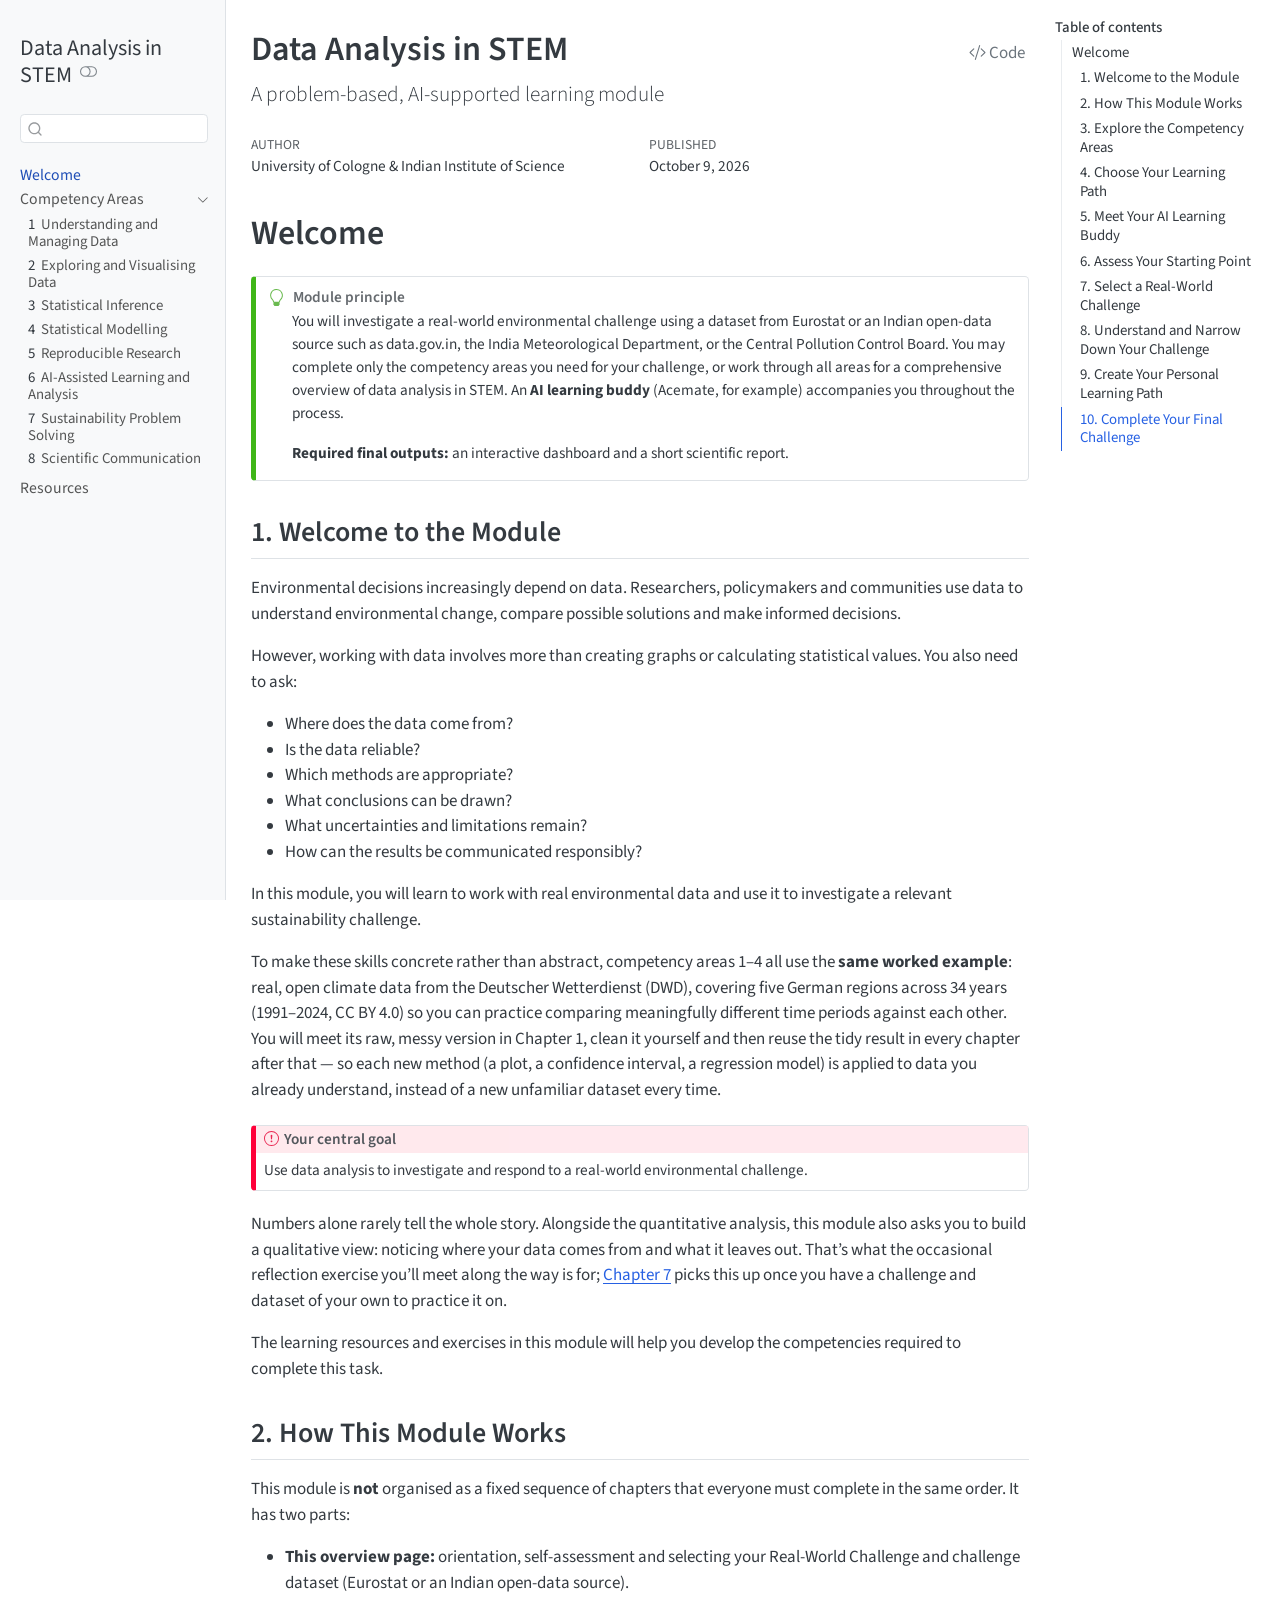
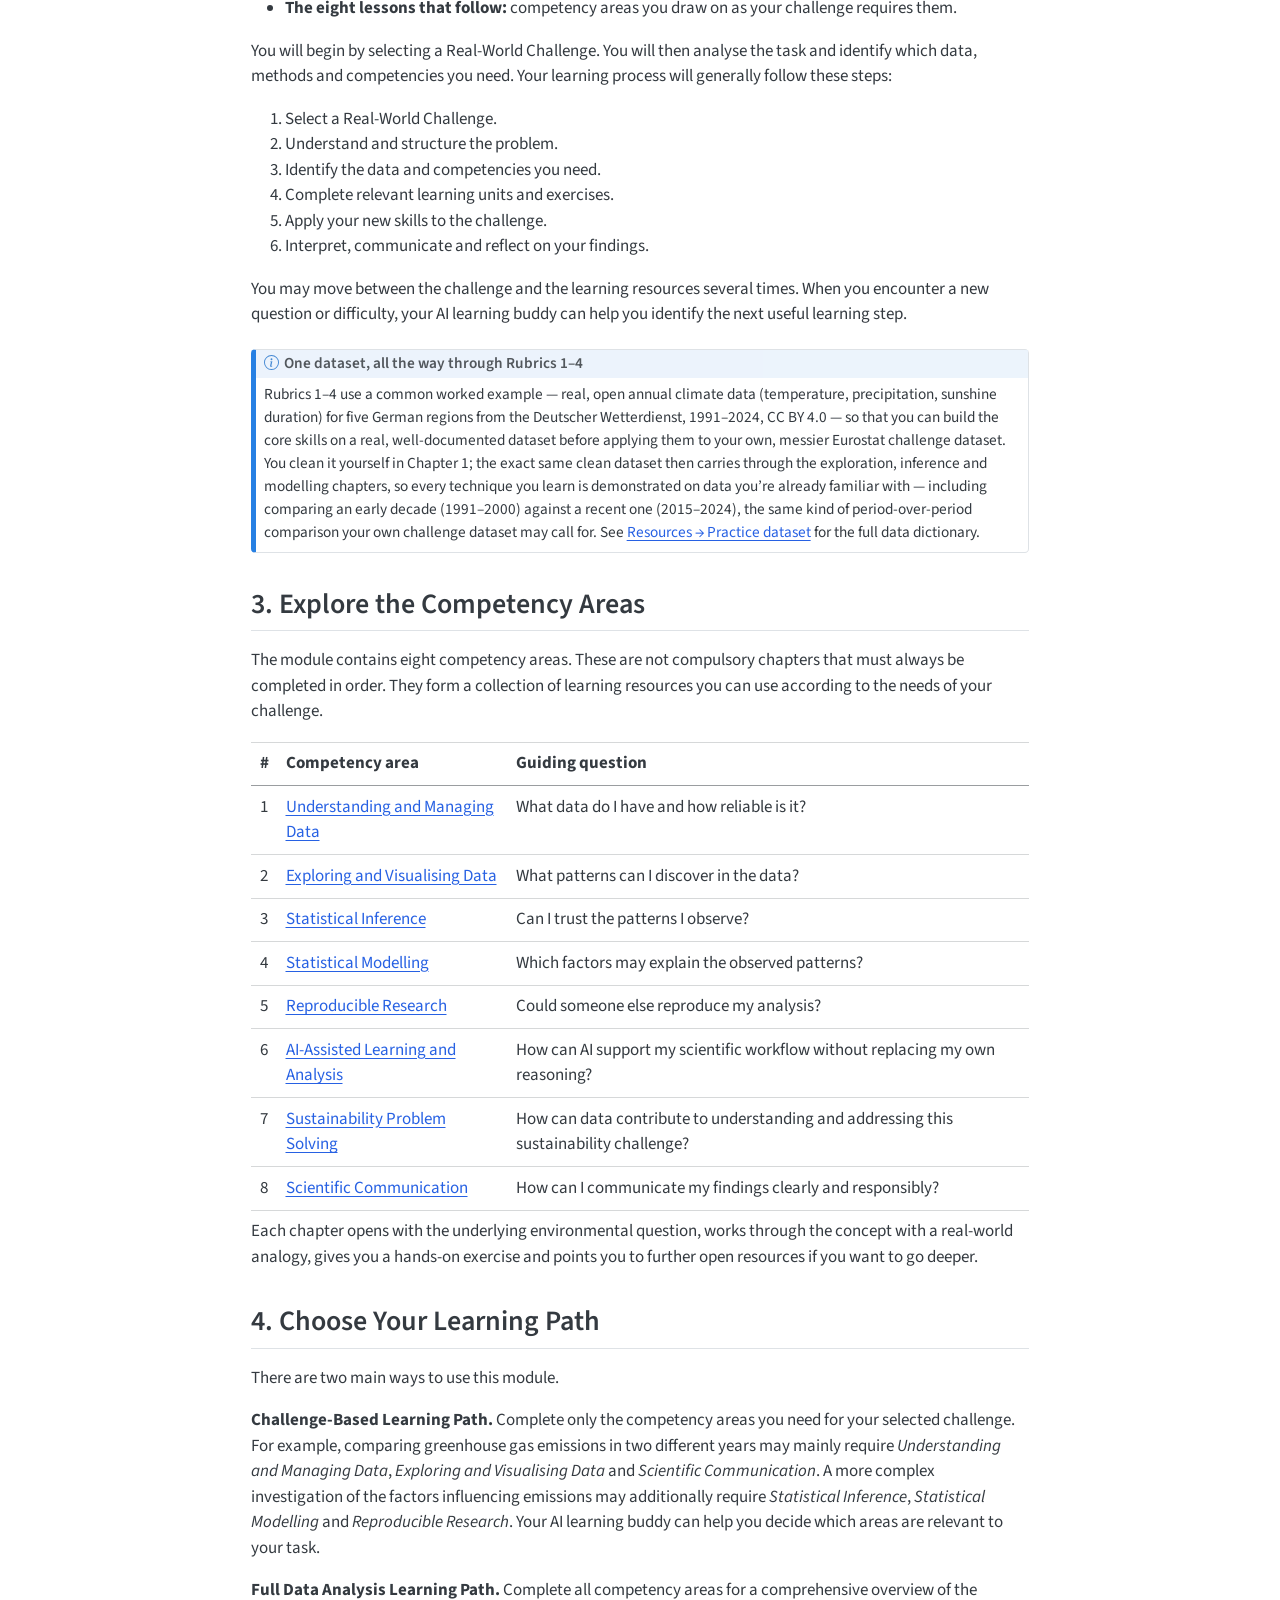
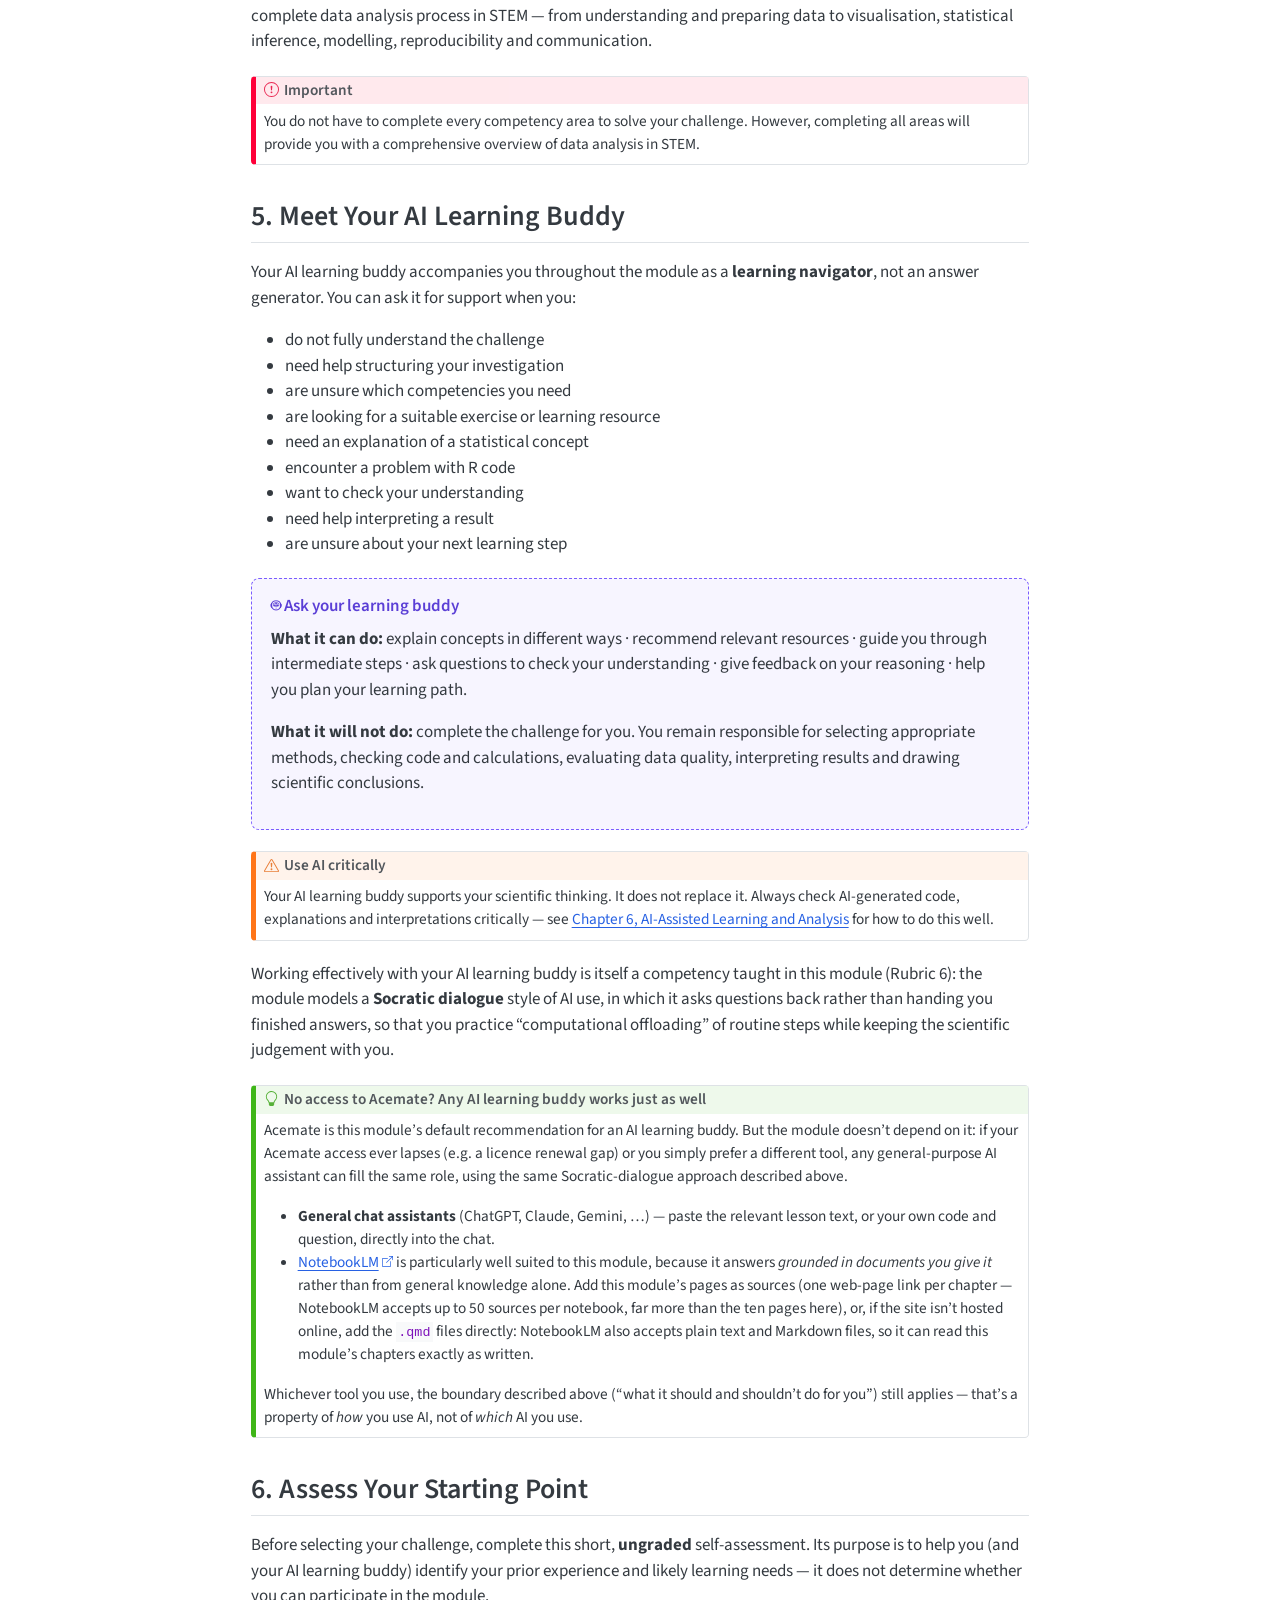
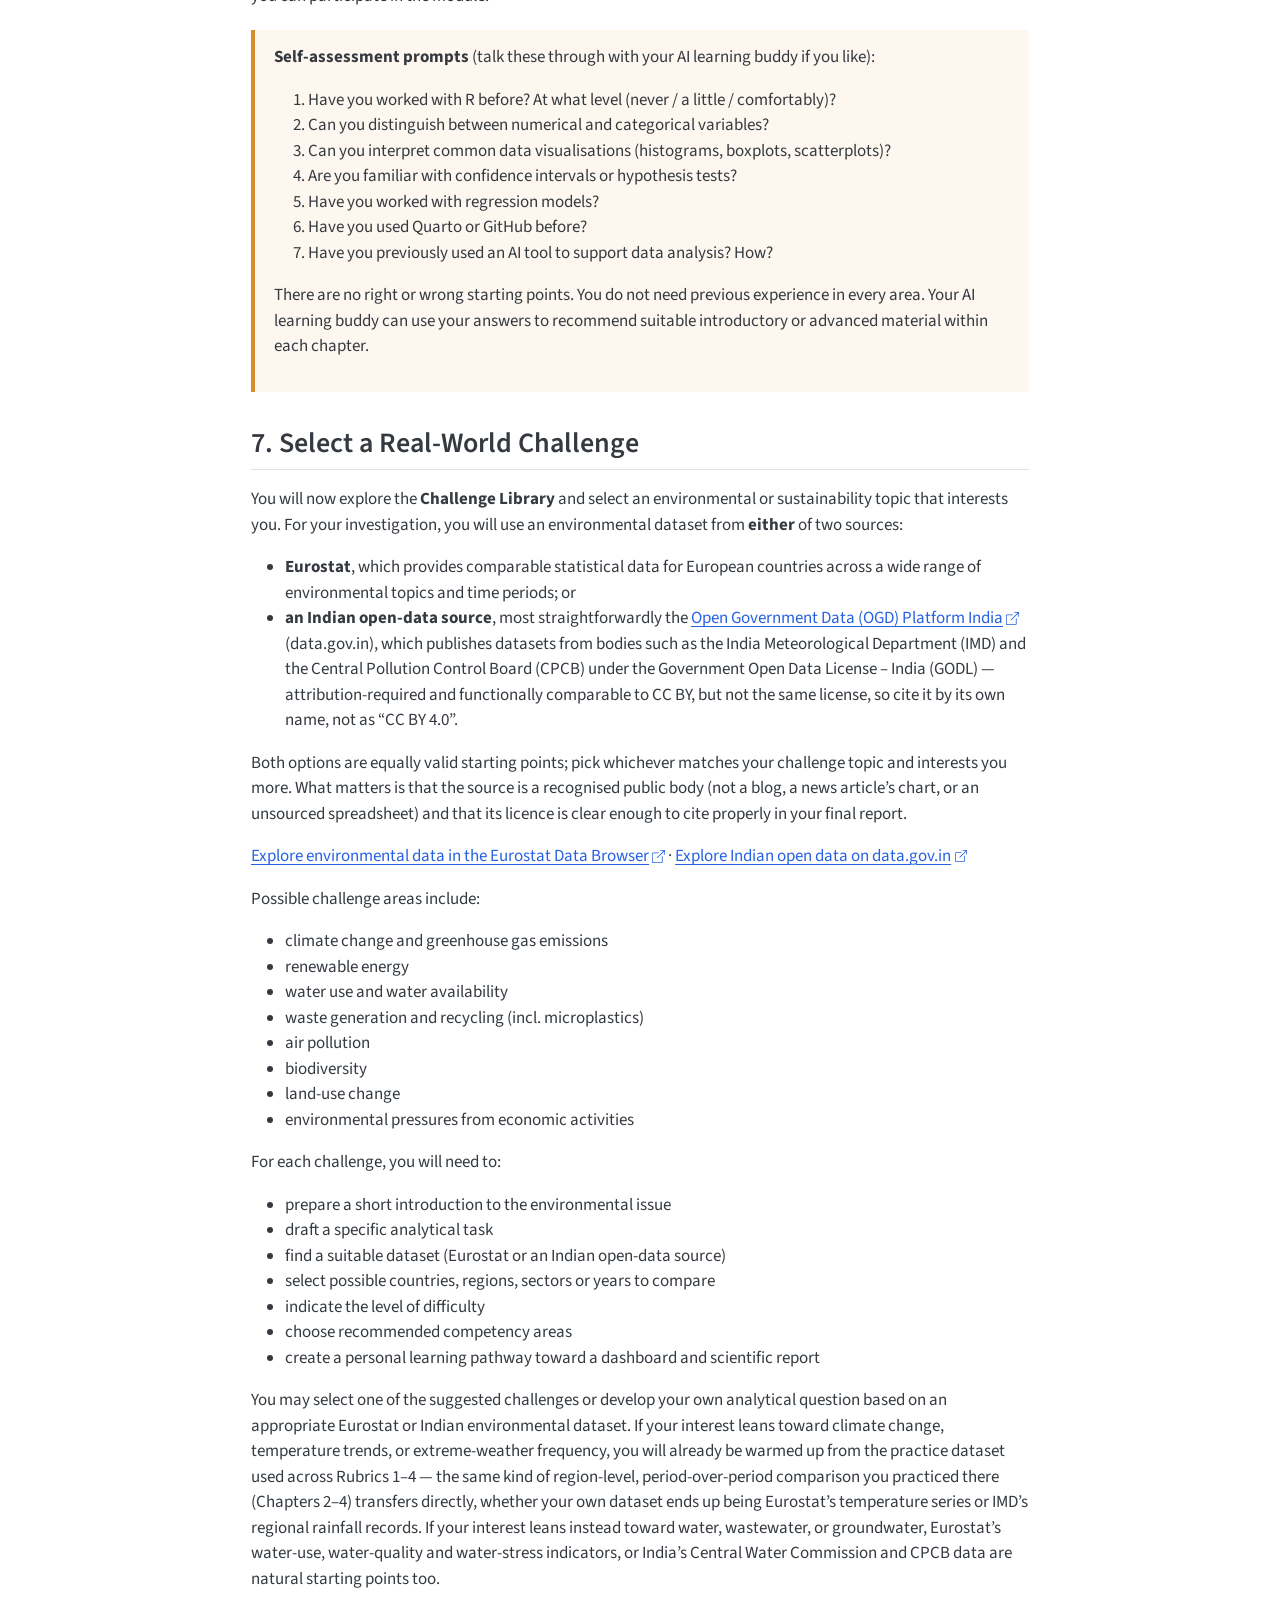
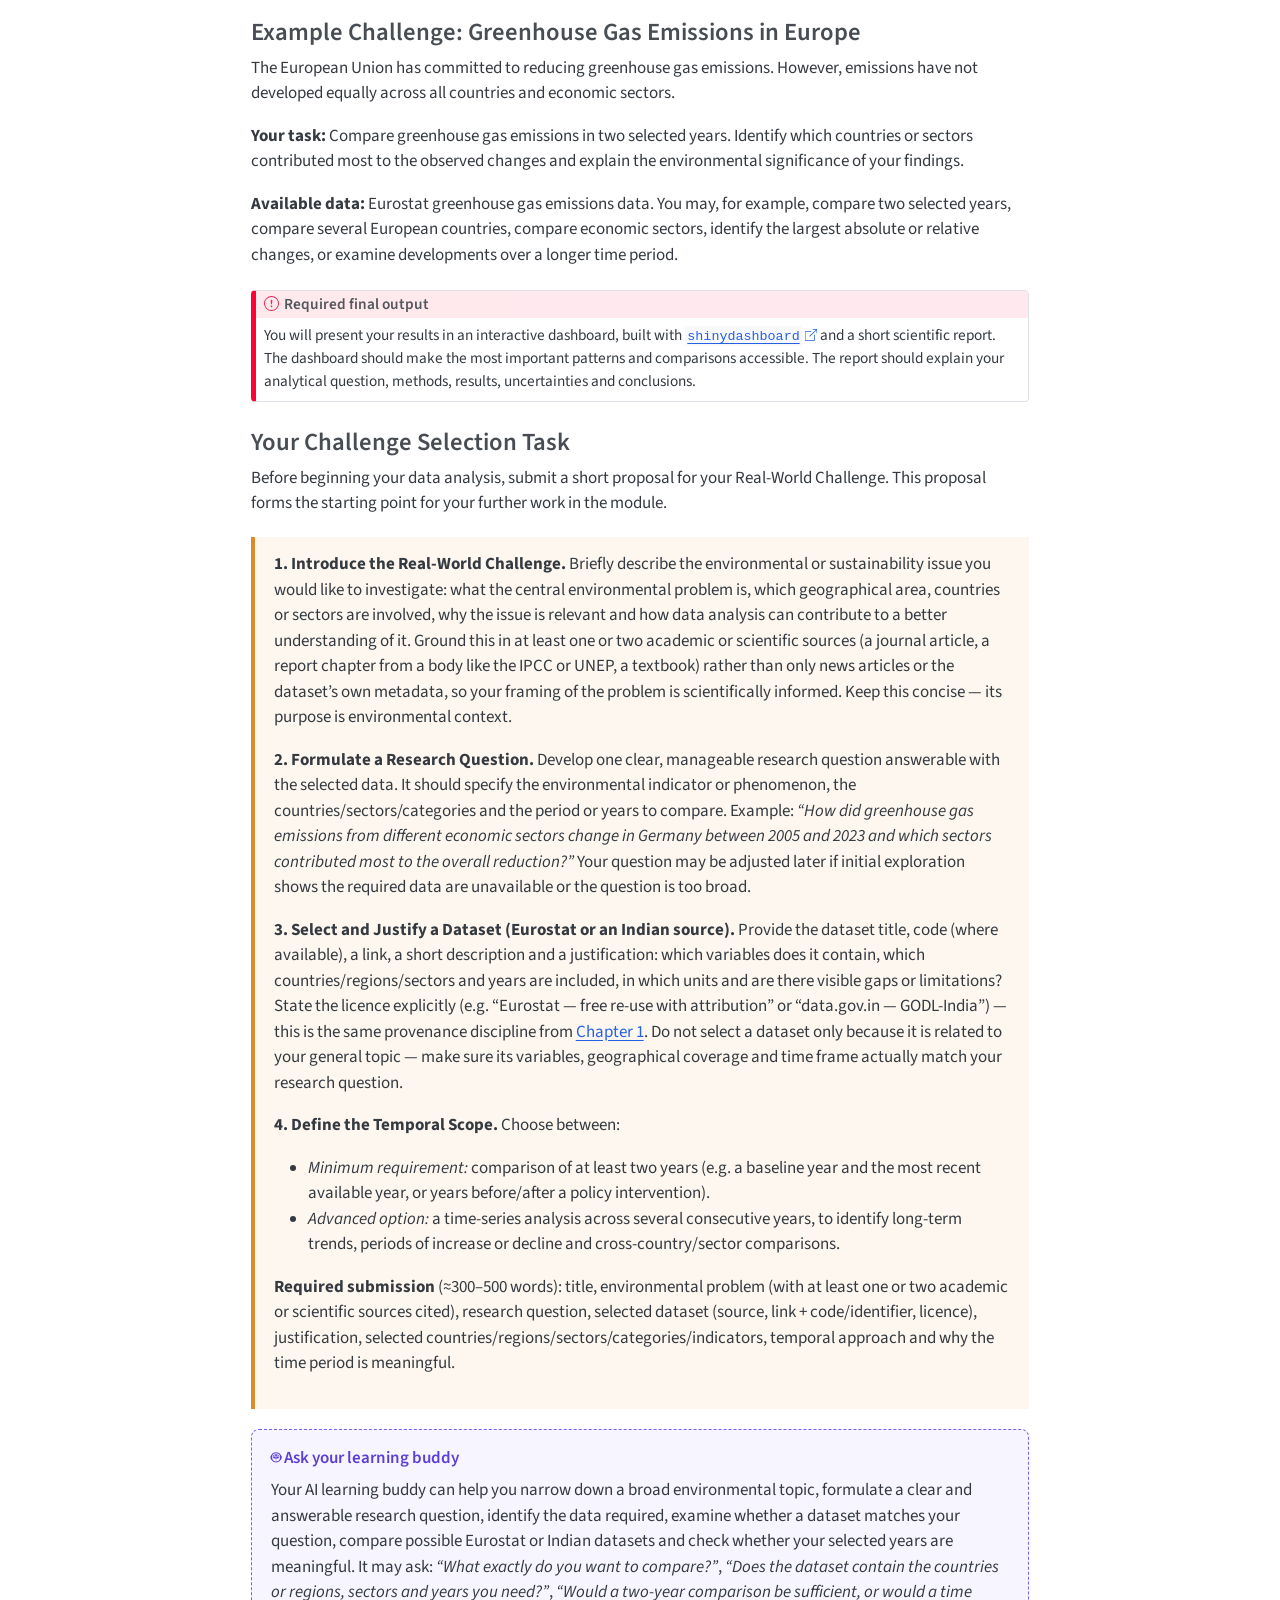
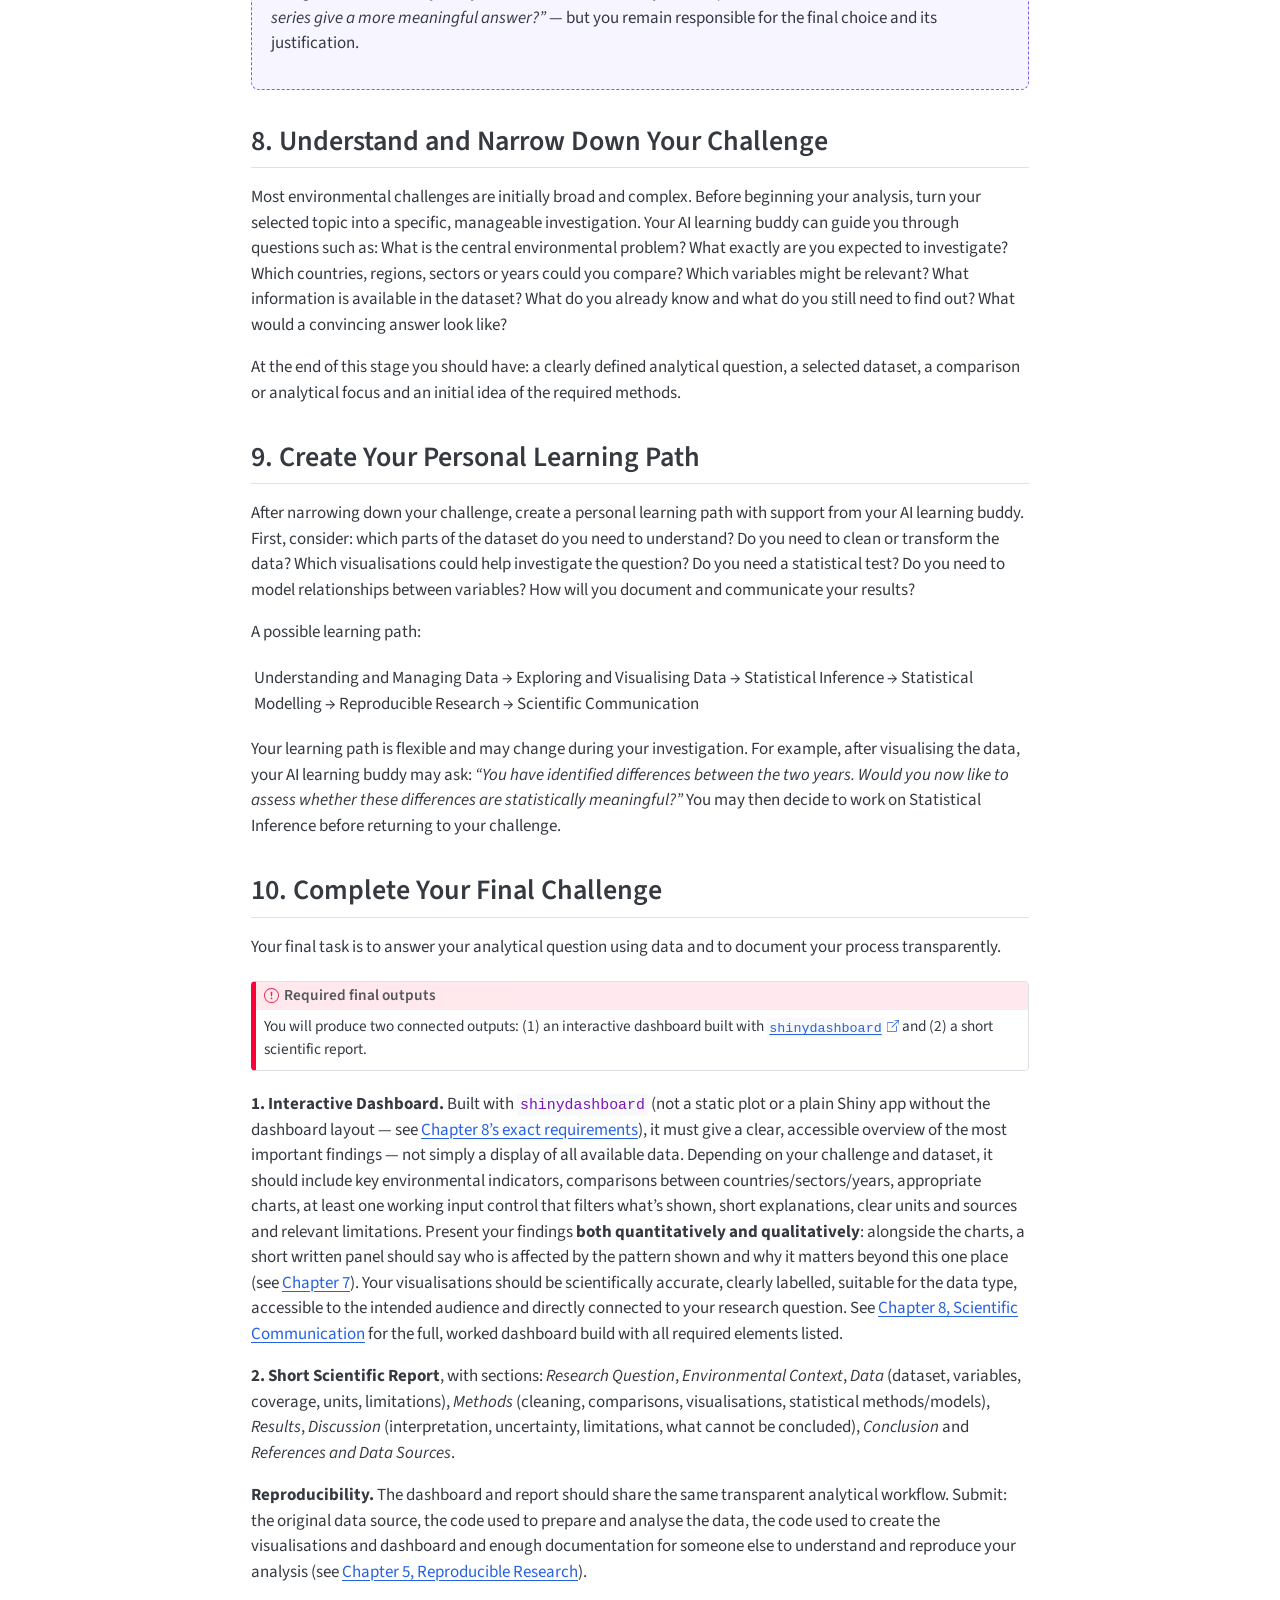
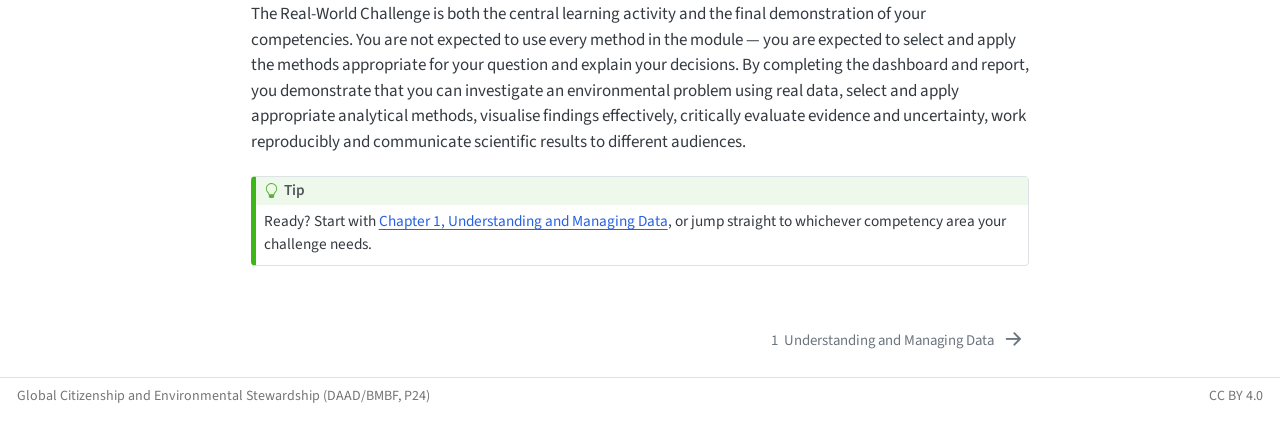
==== docs/index.html @ 0e873a31 "Initial commit: GIANT Data Analysis in STEM learning module A Quarto-based, click-through learning m" ====
<!DOCTYPE html>
<html xmlns="http://www.w3.org/1999/xhtml" lang="en" xml:lang="en"><head>

<meta charset="utf-8">
<meta name="generator" content="quarto-1.6.42">

<meta name="viewport" content="width=device-width, initial-scale=1.0, user-scalable=yes">

<meta name="author" content="University of Cologne &amp; Indian Institute of Science">
<meta name="dcterms.date" content="2026-10-09">

<title>Data Analysis in STEM</title>
<style>
code{white-space: pre-wrap;}
span.smallcaps{font-variant: small-caps;}
div.columns{display: flex; gap: min(4vw, 1.5em);}
div.column{flex: auto; overflow-x: auto;}
div.hanging-indent{margin-left: 1.5em; text-indent: -1.5em;}
ul.task-list{list-style: none;}
ul.task-list li input[type="checkbox"] {
  width: 0.8em;
  margin: 0 0.8em 0.2em -1em; /* quarto-specific, see https://github.com/quarto-dev/quarto-cli/issues/4556 */ 
  vertical-align: middle;
}
/* CSS for syntax highlighting */
pre > code.sourceCode { white-space: pre; position: relative; }
pre > code.sourceCode > span { line-height: 1.25; }
pre > code.sourceCode > span:empty { height: 1.2em; }
.sourceCode { overflow: visible; }
code.sourceCode > span { color: inherit; text-decoration: inherit; }
div.sourceCode { margin: 1em 0; }
pre.sourceCode { margin: 0; }
@media screen {
div.sourceCode { overflow: auto; }
}
@media print {
pre > code.sourceCode { white-space: pre-wrap; }
pre > code.sourceCode > span { display: inline-block; text-indent: -5em; padding-left: 5em; }
}
pre.numberSource code
  { counter-reset: source-line 0; }
pre.numberSource code > span
  { position: relative; left: -4em; counter-increment: source-line; }
pre.numberSource code > span > a:first-child::before
  { content: counter(source-line);
    position: relative; left: -1em; text-align: right; vertical-align: baseline;
    border: none; display: inline-block;
    -webkit-touch-callout: none; -webkit-user-select: none;
    -khtml-user-select: none; -moz-user-select: none;
    -ms-user-select: none; user-select: none;
    padding: 0 4px; width: 4em;
  }
pre.numberSource { margin-left: 3em;  padding-left: 4px; }
div.sourceCode
  {   }
@media screen {
pre > code.sourceCode > span > a:first-child::before { text-decoration: underline; }
}
</style>


<script src="site_libs/quarto-nav/quarto-nav.js"></script>
<script src="site_libs/quarto-nav/headroom.min.js"></script>
<script src="site_libs/clipboard/clipboard.min.js"></script>
<script src="site_libs/quarto-search/autocomplete.umd.js"></script>
<script src="site_libs/quarto-search/fuse.min.js"></script>
<script src="site_libs/quarto-search/quarto-search.js"></script>
<meta name="quarto:offset" content="./">
<link href="./01-understanding-data.html" rel="next">
<script src="site_libs/quarto-html/quarto.js"></script>
<script src="site_libs/quarto-html/popper.min.js"></script>
<script src="site_libs/quarto-html/tippy.umd.min.js"></script>
<script src="site_libs/quarto-html/anchor.min.js"></script>
<link href="site_libs/quarto-html/tippy.css" rel="stylesheet">
<link href="site_libs/quarto-html/quarto-syntax-highlighting-2f5df379a58b258e96c21c0638c20c03.css" rel="stylesheet" class="quarto-color-scheme" id="quarto-text-highlighting-styles">
<link href="site_libs/quarto-html/quarto-syntax-highlighting-dark-b53751a350365c71b6c909e95f209ed1.css" rel="prefetch" class="quarto-color-scheme quarto-color-alternate" id="quarto-text-highlighting-styles">
<script src="site_libs/bootstrap/bootstrap.min.js"></script>
<link href="site_libs/bootstrap/bootstrap-icons.css" rel="stylesheet">
<link href="site_libs/bootstrap/bootstrap-08731ecd0d226a52c85d4cd3313dadfd.min.css" rel="stylesheet" append-hash="true" class="quarto-color-scheme" id="quarto-bootstrap" data-mode="light">
<link href="site_libs/bootstrap/bootstrap-dark-2213e3bfb2ceb1e73a7d7364ae98b957.min.css" rel="prefetch" append-hash="true" class="quarto-color-scheme quarto-color-alternate" id="quarto-bootstrap" data-mode="dark">
<script id="quarto-search-options" type="application/json">{
  "location": "sidebar",
  "copy-button": false,
  "collapse-after": 3,
  "panel-placement": "start",
  "type": "textbox",
  "limit": 50,
  "keyboard-shortcut": [
    "f",
    "/",
    "s"
  ],
  "show-item-context": false,
  "language": {
    "search-no-results-text": "No results",
    "search-matching-documents-text": "matching documents",
    "search-copy-link-title": "Copy link to search",
    "search-hide-matches-text": "Hide additional matches",
    "search-more-match-text": "more match in this document",
    "search-more-matches-text": "more matches in this document",
    "search-clear-button-title": "Clear",
    "search-text-placeholder": "",
    "search-detached-cancel-button-title": "Cancel",
    "search-submit-button-title": "Submit",
    "search-label": "Search"
  }
}</script>
<style>html{ scroll-behavior: smooth; }</style>


<link rel="stylesheet" href="styles.css">
</head>

<body class="nav-sidebar docked">

<div id="quarto-search-results"></div>
  <header id="quarto-header" class="headroom fixed-top">
  <nav class="quarto-secondary-nav">
    <div class="container-fluid d-flex">
      <button type="button" class="quarto-btn-toggle btn" data-bs-toggle="collapse" role="button" data-bs-target=".quarto-sidebar-collapse-item" aria-controls="quarto-sidebar" aria-expanded="false" aria-label="Toggle sidebar navigation" onclick="if (window.quartoToggleHeadroom) { window.quartoToggleHeadroom(); }">
        <i class="bi bi-layout-text-sidebar-reverse"></i>
      </button>
        <nav class="quarto-page-breadcrumbs" aria-label="breadcrumb"><ol class="breadcrumb"><li class="breadcrumb-item"><a href="./index.html">Welcome</a></li></ol></nav>
        <a class="flex-grow-1" role="navigation" data-bs-toggle="collapse" data-bs-target=".quarto-sidebar-collapse-item" aria-controls="quarto-sidebar" aria-expanded="false" aria-label="Toggle sidebar navigation" onclick="if (window.quartoToggleHeadroom) { window.quartoToggleHeadroom(); }">      
        </a>
      <button type="button" class="btn quarto-search-button" aria-label="Search" onclick="window.quartoOpenSearch();">
        <i class="bi bi-search"></i>
      </button>
    </div>
  </nav>
</header>
<!-- content -->
<div id="quarto-content" class="quarto-container page-columns page-rows-contents page-layout-article">
<!-- sidebar -->
  <nav id="quarto-sidebar" class="sidebar collapse collapse-horizontal quarto-sidebar-collapse-item sidebar-navigation docked overflow-auto">
    <div class="pt-lg-2 mt-2 text-left sidebar-header">
    <div class="sidebar-title mb-0 py-0">
      <a href="./">Data Analysis in STEM</a> 
        <div class="sidebar-tools-main">
  <a href="" class="quarto-color-scheme-toggle quarto-navigation-tool  px-1" onclick="window.quartoToggleColorScheme(); return false;" title="Toggle dark mode"><i class="bi"></i></a>
</div>
    </div>
      </div>
        <div class="mt-2 flex-shrink-0 align-items-center">
        <div class="sidebar-search">
        <div id="quarto-search" class="" title="Search"></div>
        </div>
        </div>
    <div class="sidebar-menu-container"> 
    <ul class="list-unstyled mt-1">
        <li class="sidebar-item">
  <div class="sidebar-item-container"> 
  <a href="./index.html" class="sidebar-item-text sidebar-link active">
 <span class="menu-text">Welcome</span></a>
  </div>
</li>
        <li class="sidebar-item sidebar-item-section">
      <div class="sidebar-item-container"> 
            <a class="sidebar-item-text sidebar-link text-start" data-bs-toggle="collapse" data-bs-target="#quarto-sidebar-section-1" role="navigation" aria-expanded="true">
 <span class="menu-text">Competency Areas</span></a>
          <a class="sidebar-item-toggle text-start" data-bs-toggle="collapse" data-bs-target="#quarto-sidebar-section-1" role="navigation" aria-expanded="true" aria-label="Toggle section">
            <i class="bi bi-chevron-right ms-2"></i>
          </a> 
      </div>
      <ul id="quarto-sidebar-section-1" class="collapse list-unstyled sidebar-section depth1 show">  
          <li class="sidebar-item">
  <div class="sidebar-item-container"> 
  <a href="./01-understanding-data.html" class="sidebar-item-text sidebar-link">
 <span class="menu-text"><span class="chapter-number">1</span>&nbsp; <span class="chapter-title">Understanding and Managing Data</span></span></a>
  </div>
</li>
          <li class="sidebar-item">
  <div class="sidebar-item-container"> 
  <a href="./02-exploring-visualizing.html" class="sidebar-item-text sidebar-link">
 <span class="menu-text"><span class="chapter-number">2</span>&nbsp; <span class="chapter-title">Exploring and Visualising Data</span></span></a>
  </div>
</li>
          <li class="sidebar-item">
  <div class="sidebar-item-container"> 
  <a href="./03-statistical-inference.html" class="sidebar-item-text sidebar-link">
 <span class="menu-text"><span class="chapter-number">3</span>&nbsp; <span class="chapter-title">Statistical Inference</span></span></a>
  </div>
</li>
          <li class="sidebar-item">
  <div class="sidebar-item-container"> 
  <a href="./04-statistical-modelling.html" class="sidebar-item-text sidebar-link">
 <span class="menu-text"><span class="chapter-number">4</span>&nbsp; <span class="chapter-title">Statistical Modelling</span></span></a>
  </div>
</li>
          <li class="sidebar-item">
  <div class="sidebar-item-container"> 
  <a href="./05-reproducible-research.html" class="sidebar-item-text sidebar-link">
 <span class="menu-text"><span class="chapter-number">5</span>&nbsp; <span class="chapter-title">Reproducible Research</span></span></a>
  </div>
</li>
          <li class="sidebar-item">
  <div class="sidebar-item-container"> 
  <a href="./06-ai-assisted-learning.html" class="sidebar-item-text sidebar-link">
 <span class="menu-text"><span class="chapter-number">6</span>&nbsp; <span class="chapter-title">AI-Assisted Learning and Analysis</span></span></a>
  </div>
</li>
          <li class="sidebar-item">
  <div class="sidebar-item-container"> 
  <a href="./07-sustainability-problem-solving.html" class="sidebar-item-text sidebar-link">
 <span class="menu-text"><span class="chapter-number">7</span>&nbsp; <span class="chapter-title">Sustainability Problem Solving</span></span></a>
  </div>
</li>
          <li class="sidebar-item">
  <div class="sidebar-item-container"> 
  <a href="./08-scientific-communication.html" class="sidebar-item-text sidebar-link">
 <span class="menu-text"><span class="chapter-number">8</span>&nbsp; <span class="chapter-title">Scientific Communication</span></span></a>
  </div>
</li>
      </ul>
  </li>
        <li class="sidebar-item">
  <div class="sidebar-item-container"> 
  <a href="./resources.html" class="sidebar-item-text sidebar-link">
 <span class="menu-text">Resources</span></a>
  </div>
</li>
    </ul>
    </div>
</nav>
<div id="quarto-sidebar-glass" class="quarto-sidebar-collapse-item" data-bs-toggle="collapse" data-bs-target=".quarto-sidebar-collapse-item"></div>
<!-- margin-sidebar -->
    <div id="quarto-margin-sidebar" class="sidebar margin-sidebar">
        <nav id="TOC" role="doc-toc" class="toc-active">
    <h2 id="toc-title">Table of contents</h2>
   
  <ul>
  <li><a href="#welcome" id="toc-welcome" class="nav-link active" data-scroll-target="#welcome">Welcome</a>
  <ul class="collapse">
  <li><a href="#welcome-to-the-module" id="toc-welcome-to-the-module" class="nav-link" data-scroll-target="#welcome-to-the-module">1. Welcome to the Module</a></li>
  <li><a href="#how-this-module-works" id="toc-how-this-module-works" class="nav-link" data-scroll-target="#how-this-module-works">2. How This Module Works</a></li>
  <li><a href="#explore-the-competency-areas" id="toc-explore-the-competency-areas" class="nav-link" data-scroll-target="#explore-the-competency-areas">3. Explore the Competency Areas</a></li>
  <li><a href="#choose-your-learning-path" id="toc-choose-your-learning-path" class="nav-link" data-scroll-target="#choose-your-learning-path">4. Choose Your Learning Path</a></li>
  <li><a href="#meet-acemate-your-learning-buddy" id="toc-meet-acemate-your-learning-buddy" class="nav-link" data-scroll-target="#meet-acemate-your-learning-buddy">5. Meet Your AI Learning Buddy</a></li>
  <li><a href="#assess-your-starting-point" id="toc-assess-your-starting-point" class="nav-link" data-scroll-target="#assess-your-starting-point">6. Assess Your Starting Point</a></li>
  <li><a href="#select-a-real-world-challenge" id="toc-select-a-real-world-challenge" class="nav-link" data-scroll-target="#select-a-real-world-challenge">7. Select a Real-World Challenge</a>
  <ul class="collapse">
  <li><a href="#example-challenge-greenhouse-gas-emissions-in-europe" id="toc-example-challenge-greenhouse-gas-emissions-in-europe" class="nav-link" data-scroll-target="#example-challenge-greenhouse-gas-emissions-in-europe">Example Challenge: Greenhouse Gas Emissions in Europe</a></li>
  <li><a href="#your-challenge-selection-task" id="toc-your-challenge-selection-task" class="nav-link" data-scroll-target="#your-challenge-selection-task">Your Challenge Selection Task</a></li>
  </ul></li>
  <li><a href="#understand-and-narrow-down-your-challenge" id="toc-understand-and-narrow-down-your-challenge" class="nav-link" data-scroll-target="#understand-and-narrow-down-your-challenge">8. Understand and Narrow Down Your Challenge</a></li>
  <li><a href="#create-your-personal-learning-path" id="toc-create-your-personal-learning-path" class="nav-link" data-scroll-target="#create-your-personal-learning-path">9. Create Your Personal Learning Path</a></li>
  <li><a href="#complete-your-final-challenge" id="toc-complete-your-final-challenge" class="nav-link" data-scroll-target="#complete-your-final-challenge">10. Complete Your Final Challenge</a></li>
  </ul></li>
  </ul>
</nav>
    </div>
<!-- main -->
<main class="content" id="quarto-document-content">

<header id="title-block-header" class="quarto-title-block default">
<div class="quarto-title">
<div class="quarto-title-block"><div><h1 class="title">Data Analysis in STEM</h1><button type="button" class="btn code-tools-button" id="quarto-code-tools-source"><i class="bi"></i> Code</button></div></div>
<p class="subtitle lead">A problem-based, AI-supported learning module</p>
</div>



<div class="quarto-title-meta">

    <div>
    <div class="quarto-title-meta-heading">Author</div>
    <div class="quarto-title-meta-contents">
             <p>University of Cologne &amp; Indian Institute of Science </p>
          </div>
  </div>
    
    <div>
    <div class="quarto-title-meta-heading">Published</div>
    <div class="quarto-title-meta-contents">
      <p class="date">October 9, 2026</p>
    </div>
  </div>
  
    
  </div>
  


</header>


<section id="welcome" class="level1 unnumbered">
<h1 class="unnumbered">Welcome</h1>
<div class="callout callout-style-simple callout-tip callout-titled">
<div class="callout-header d-flex align-content-center">
<div class="callout-icon-container">
<i class="callout-icon"></i>
</div>
<div class="callout-title-container flex-fill">
Module principle
</div>
</div>
<div class="callout-body-container callout-body">
<p>You will investigate a real-world environmental challenge using a dataset from Eurostat or an Indian open-data source such as data.gov.in, the India Meteorological Department, or the Central Pollution Control Board. You may complete only the competency areas you need for your challenge, or work through all areas for a comprehensive overview of data analysis in STEM. An <strong>AI learning buddy</strong> (Acemate, for example) accompanies you throughout the process.</p>
<p><strong>Required final outputs:</strong> an interactive dashboard and a short scientific report.</p>
</div>
</div>
<section id="welcome-to-the-module" class="level2">
<h2 class="anchored" data-anchor-id="welcome-to-the-module">1. Welcome to the Module</h2>
<p>Environmental decisions increasingly depend on data. Researchers, policymakers and communities use data to understand environmental change, compare possible solutions and make informed decisions.</p>
<p>However, working with data involves more than creating graphs or calculating statistical values. You also need to ask:</p>
<ul>
<li>Where does the data come from?</li>
<li>Is the data reliable?</li>
<li>Which methods are appropriate?</li>
<li>What conclusions can be drawn?</li>
<li>What uncertainties and limitations remain?</li>
<li>How can the results be communicated responsibly?</li>
</ul>
<p>In this module, you will learn to work with real environmental data and use it to investigate a relevant sustainability challenge.</p>
<p>To make these skills concrete rather than abstract, competency areas 1–4 all use the <strong>same worked example</strong>: real, open climate data from the Deutscher Wetterdienst (DWD), covering five German regions across 34 years (1991–2024, CC BY 4.0) so you can practice comparing meaningfully different time periods against each other. You will meet its raw, messy version in Chapter 1, clean it yourself and then reuse the tidy result in every chapter after that — so each new method (a plot, a confidence interval, a regression model) is applied to data you already understand, instead of a new unfamiliar dataset every time.</p>
<div class="callout callout-style-default callout-important callout-titled">
<div class="callout-header d-flex align-content-center">
<div class="callout-icon-container">
<i class="callout-icon"></i>
</div>
<div class="callout-title-container flex-fill">
Your central goal
</div>
</div>
<div class="callout-body-container callout-body">
<p>Use data analysis to investigate and respond to a real-world environmental challenge.</p>
</div>
</div>
<p>Numbers alone rarely tell the whole story. Alongside the quantitative analysis, this module also asks you to build a qualitative view: noticing where your data comes from and what it leaves out. That’s what the occasional reflection exercise you’ll meet along the way is for; <a href="./07-sustainability-problem-solving.html#why-global-matters-data-perspective-and-responsibility">Chapter 7</a> picks this up once you have a challenge and dataset of your own to practice it on.</p>
<p>The learning resources and exercises in this module will help you develop the competencies required to complete this task.</p>
</section>
<section id="how-this-module-works" class="level2">
<h2 class="anchored" data-anchor-id="how-this-module-works">2. How This Module Works</h2>
<p>This module is <strong>not</strong> organised as a fixed sequence of chapters that everyone must complete in the same order. It has two parts:</p>
<ul>
<li><strong>This overview page:</strong> orientation, self-assessment and selecting your Real-World Challenge and challenge dataset (Eurostat or an Indian open-data source).</li>
<li><strong>The eight lessons that follow:</strong> competency areas you draw on as your challenge requires them.</li>
</ul>
<p>You will begin by selecting a Real-World Challenge. You will then analyse the task and identify which data, methods and competencies you need. Your learning process will generally follow these steps:</p>
<ol type="1">
<li>Select a Real-World Challenge.</li>
<li>Understand and structure the problem.</li>
<li>Identify the data and competencies you need.</li>
<li>Complete relevant learning units and exercises.</li>
<li>Apply your new skills to the challenge.</li>
<li>Interpret, communicate and reflect on your findings.</li>
</ol>
<p>You may move between the challenge and the learning resources several times. When you encounter a new question or difficulty, your AI learning buddy can help you identify the next useful learning step.</p>
<div class="callout callout-style-default callout-note callout-titled">
<div class="callout-header d-flex align-content-center">
<div class="callout-icon-container">
<i class="callout-icon"></i>
</div>
<div class="callout-title-container flex-fill">
One dataset, all the way through Rubrics 1–4
</div>
</div>
<div class="callout-body-container callout-body">
<p>Rubrics 1–4 use a common worked example — real, open annual climate data (temperature, precipitation, sunshine duration) for five German regions from the Deutscher Wetterdienst, 1991–2024, CC BY 4.0 — so that you can build the core skills on a real, well-documented dataset before applying them to your own, messier Eurostat challenge dataset. You clean it yourself in Chapter 1; the exact same clean dataset then carries through the exploration, inference and modelling chapters, so every technique you learn is demonstrated on data you’re already familiar with — including comparing an early decade (1991–2000) against a recent one (2015–2024), the same kind of period-over-period comparison your own challenge dataset may call for. See <a href="./resources.html#practice-dataset">Resources → Practice dataset</a> for the full data dictionary.</p>
</div>
</div>
</section>
<section id="explore-the-competency-areas" class="level2">
<h2 class="anchored" data-anchor-id="explore-the-competency-areas">3. Explore the Competency Areas</h2>
<p>The module contains eight competency areas. These are not compulsory chapters that must always be completed in order. They form a collection of learning resources you can use according to the needs of your challenge.</p>
<table class="caption-top table">
<thead>
<tr class="header">
<th>#</th>
<th>Competency area</th>
<th>Guiding question</th>
</tr>
</thead>
<tbody>
<tr class="odd">
<td>1</td>
<td><a href="./01-understanding-data.html">Understanding and Managing Data</a></td>
<td>What data do I have and how reliable is it?</td>
</tr>
<tr class="even">
<td>2</td>
<td><a href="./02-exploring-visualizing.html">Exploring and Visualising Data</a></td>
<td>What patterns can I discover in the data?</td>
</tr>
<tr class="odd">
<td>3</td>
<td><a href="./03-statistical-inference.html">Statistical Inference</a></td>
<td>Can I trust the patterns I observe?</td>
</tr>
<tr class="even">
<td>4</td>
<td><a href="./04-statistical-modelling.html">Statistical Modelling</a></td>
<td>Which factors may explain the observed patterns?</td>
</tr>
<tr class="odd">
<td>5</td>
<td><a href="./05-reproducible-research.html">Reproducible Research</a></td>
<td>Could someone else reproduce my analysis?</td>
</tr>
<tr class="even">
<td>6</td>
<td><a href="./06-ai-assisted-learning.html">AI-Assisted Learning and Analysis</a></td>
<td>How can AI support my scientific workflow without replacing my own reasoning?</td>
</tr>
<tr class="odd">
<td>7</td>
<td><a href="./07-sustainability-problem-solving.html">Sustainability Problem Solving</a></td>
<td>How can data contribute to understanding and addressing this sustainability challenge?</td>
</tr>
<tr class="even">
<td>8</td>
<td><a href="./08-scientific-communication.html">Scientific Communication</a></td>
<td>How can I communicate my findings clearly and responsibly?</td>
</tr>
</tbody>
</table>
<p>Each chapter opens with the underlying environmental question, works through the concept with a real-world analogy, gives you a hands-on exercise and points you to further open resources if you want to go deeper.</p>
</section>
<section id="choose-your-learning-path" class="level2">
<h2 class="anchored" data-anchor-id="choose-your-learning-path">4. Choose Your Learning Path</h2>
<p>There are two main ways to use this module.</p>
<p><strong>Challenge-Based Learning Path.</strong> Complete only the competency areas you need for your selected challenge. For example, comparing greenhouse gas emissions in two different years may mainly require <em>Understanding and Managing Data</em>, <em>Exploring and Visualising Data</em> and <em>Scientific Communication</em>. A more complex investigation of the factors influencing emissions may additionally require <em>Statistical Inference</em>, <em>Statistical Modelling</em> and <em>Reproducible Research</em>. Your AI learning buddy can help you decide which areas are relevant to your task.</p>
<p><strong>Full Data Analysis Learning Path.</strong> Complete all competency areas for a comprehensive overview of the complete data analysis process in STEM — from understanding and preparing data to visualisation, statistical inference, modelling, reproducibility and communication.</p>
<div class="callout callout-style-default callout-important callout-titled">
<div class="callout-header d-flex align-content-center">
<div class="callout-icon-container">
<i class="callout-icon"></i>
</div>
<div class="callout-title-container flex-fill">
Important
</div>
</div>
<div class="callout-body-container callout-body">
<p>You do not have to complete every competency area to solve your challenge. However, completing all areas will provide you with a comprehensive overview of data analysis in STEM.</p>
</div>
</div>
</section>
<section id="meet-acemate-your-learning-buddy" class="level2">
<h2 class="anchored" data-anchor-id="meet-acemate-your-learning-buddy">5. Meet Your AI Learning Buddy</h2>
<p>Your AI learning buddy accompanies you throughout the module as a <strong>learning navigator</strong>, not an answer generator. You can ask it for support when you:</p>
<ul>
<li>do not fully understand the challenge</li>
<li>need help structuring your investigation</li>
<li>are unsure which competencies you need</li>
<li>are looking for a suitable exercise or learning resource</li>
<li>need an explanation of a statistical concept</li>
<li>encounter a problem with R code</li>
<li>want to check your understanding</li>
<li>need help interpreting a result</li>
<li>are unsure about your next learning step</li>
</ul>
<div class="acemate-box">
<p><strong>What it can do:</strong> explain concepts in different ways · recommend relevant resources · guide you through intermediate steps · ask questions to check your understanding · give feedback on your reasoning · help you plan your learning path.</p>
<p><strong>What it will not do:</strong> complete the challenge for you. You remain responsible for selecting appropriate methods, checking code and calculations, evaluating data quality, interpreting results and drawing scientific conclusions.</p>
</div>
<div class="callout callout-style-default callout-warning callout-titled">
<div class="callout-header d-flex align-content-center">
<div class="callout-icon-container">
<i class="callout-icon"></i>
</div>
<div class="callout-title-container flex-fill">
Use AI critically
</div>
</div>
<div class="callout-body-container callout-body">
<p>Your AI learning buddy supports your scientific thinking. It does not replace it. Always check AI-generated code, explanations and interpretations critically — see <a href="./06-ai-assisted-learning.html">Chapter 6, AI-Assisted Learning and Analysis</a> for how to do this well.</p>
</div>
</div>
<p>Working effectively with your AI learning buddy is itself a competency taught in this module (Rubric 6): the module models a <strong>Socratic dialogue</strong> style of AI use, in which it asks questions back rather than handing you finished answers, so that you practice “computational offloading” of routine steps while keeping the scientific judgement with you.</p>
<div class="callout callout-style-default callout-tip callout-titled">
<div class="callout-header d-flex align-content-center">
<div class="callout-icon-container">
<i class="callout-icon"></i>
</div>
<div class="callout-title-container flex-fill">
No access to Acemate? Any AI learning buddy works just as well
</div>
</div>
<div class="callout-body-container callout-body">
<p>Acemate is this module’s default recommendation for an AI learning buddy. But the module doesn’t depend on it: if your Acemate access ever lapses (e.g.&nbsp;a licence renewal gap) or you simply prefer a different tool, any general-purpose AI assistant can fill the same role, using the same Socratic-dialogue approach described above.</p>
<ul>
<li><strong>General chat assistants</strong> (ChatGPT, Claude, Gemini, …) — paste the relevant lesson text, or your own code and question, directly into the chat.</li>
<li><strong><a href="https://notebooklm.google/">NotebookLM</a></strong> is particularly well suited to this module, because it answers <em>grounded in documents you give it</em> rather than from general knowledge alone. Add this module’s pages as sources (one web-page link per chapter — NotebookLM accepts up to 50 sources per notebook, far more than the ten pages here), or, if the site isn’t hosted online, add the <code>.qmd</code> files directly: NotebookLM also accepts plain text and Markdown files, so it can read this module’s chapters exactly as written.</li>
</ul>
<p>Whichever tool you use, the boundary described above (“what it should and shouldn’t do for you”) still applies — that’s a property of <em>how</em> you use AI, not of <em>which</em> AI you use.</p>
</div>
</div>
</section>
<section id="assess-your-starting-point" class="level2">
<h2 class="anchored" data-anchor-id="assess-your-starting-point">6. Assess Your Starting Point</h2>
<p>Before selecting your challenge, complete this short, <strong>ungraded</strong> self-assessment. Its purpose is to help you (and your AI learning buddy) identify your prior experience and likely learning needs — it does not determine whether you can participate in the module.</p>
<div class="exercise-box">
<p><strong>Self-assessment prompts</strong> (talk these through with your AI learning buddy if you like):</p>
<ol type="1">
<li>Have you worked with R before? At what level (never / a little / comfortably)?</li>
<li>Can you distinguish between numerical and categorical variables?</li>
<li>Can you interpret common data visualisations (histograms, boxplots, scatterplots)?</li>
<li>Are you familiar with confidence intervals or hypothesis tests?</li>
<li>Have you worked with regression models?</li>
<li>Have you used Quarto or GitHub before?</li>
<li>Have you previously used an AI tool to support data analysis? How?</li>
</ol>
<p>There are no right or wrong starting points. You do not need previous experience in every area. Your AI learning buddy can use your answers to recommend suitable introductory or advanced material within each chapter.</p>
</div>
</section>
<section id="select-a-real-world-challenge" class="level2">
<h2 class="anchored" data-anchor-id="select-a-real-world-challenge">7. Select a Real-World Challenge</h2>
<p>You will now explore the <strong>Challenge Library</strong> and select an environmental or sustainability topic that interests you. For your investigation, you will use an environmental dataset from <strong>either</strong> of two sources:</p>
<ul>
<li><strong>Eurostat</strong>, which provides comparable statistical data for European countries across a wide range of environmental topics and time periods; or</li>
<li><strong>an Indian open-data source</strong>, most straightforwardly the <a href="https://www.data.gov.in/">Open Government Data (OGD) Platform India</a> (data.gov.in), which publishes datasets from bodies such as the India Meteorological Department (IMD) and the Central Pollution Control Board (CPCB) under the Government Open Data License – India (GODL) — attribution-required and functionally comparable to CC BY, but not the same license, so cite it by its own name, not as “CC BY 4.0”.</li>
</ul>
<p>Both options are equally valid starting points; pick whichever matches your challenge topic and interests you more. What matters is that the source is a recognised public body (not a blog, a news article’s chart, or an unsourced spreadsheet) and that its licence is clear enough to cite properly in your final report.</p>
<p><a href="https://ec.europa.eu/eurostat/databrowser/explore/all/envir?sort=category&amp;lang=en&amp;display=list" target="_blank">Explore environmental data in the Eurostat Data Browser</a> · <a href="https://www.data.gov.in/" target="_blank">Explore Indian open data on data.gov.in</a></p>
<p>Possible challenge areas include:</p>
<ul>
<li>climate change and greenhouse gas emissions</li>
<li>renewable energy</li>
<li>water use and water availability</li>
<li>waste generation and recycling (incl.&nbsp;microplastics)</li>
<li>air pollution</li>
<li>biodiversity</li>
<li>land-use change</li>
<li>environmental pressures from economic activities</li>
</ul>
<p>For each challenge, you will need to:</p>
<ul>
<li>prepare a short introduction to the environmental issue</li>
<li>draft a specific analytical task</li>
<li>find a suitable dataset (Eurostat or an Indian open-data source)</li>
<li>select possible countries, regions, sectors or years to compare</li>
<li>indicate the level of difficulty</li>
<li>choose recommended competency areas</li>
<li>create a personal learning pathway toward a dashboard and scientific report</li>
</ul>
<p>You may select one of the suggested challenges or develop your own analytical question based on an appropriate Eurostat or Indian environmental dataset. If your interest leans toward climate change, temperature trends, or extreme-weather frequency, you will already be warmed up from the practice dataset used across Rubrics 1–4 — the same kind of region-level, period-over-period comparison you practiced there (Chapters 2–4) transfers directly, whether your own dataset ends up being Eurostat’s temperature series or IMD’s regional rainfall records. If your interest leans instead toward water, wastewater, or groundwater, Eurostat’s water-use, water-quality and water-stress indicators, or India’s Central Water Commission and CPCB data are natural starting points too.</p>
<section id="example-challenge-greenhouse-gas-emissions-in-europe" class="level3">
<h3 class="anchored" data-anchor-id="example-challenge-greenhouse-gas-emissions-in-europe">Example Challenge: Greenhouse Gas Emissions in Europe</h3>
<p>The European Union has committed to reducing greenhouse gas emissions. However, emissions have not developed equally across all countries and economic sectors.</p>
<p><strong>Your task:</strong> Compare greenhouse gas emissions in two selected years. Identify which countries or sectors contributed most to the observed changes and explain the environmental significance of your findings.</p>
<p><strong>Available data:</strong> Eurostat greenhouse gas emissions data. You may, for example, compare two selected years, compare several European countries, compare economic sectors, identify the largest absolute or relative changes, or examine developments over a longer time period.</p>
<div class="callout callout-style-default callout-important callout-titled">
<div class="callout-header d-flex align-content-center">
<div class="callout-icon-container">
<i class="callout-icon"></i>
</div>
<div class="callout-title-container flex-fill">
Required final output
</div>
</div>
<div class="callout-body-container callout-body">
<p>You will present your results in an interactive dashboard, built with <strong><a href="https://rstudio.github.io/shinydashboard/"><code>shinydashboard</code></a></strong> and a short scientific report. The dashboard should make the most important patterns and comparisons accessible. The report should explain your analytical question, methods, results, uncertainties and conclusions.</p>
</div>
</div>
</section>
<section id="your-challenge-selection-task" class="level3">
<h3 class="anchored" data-anchor-id="your-challenge-selection-task">Your Challenge Selection Task</h3>
<p>Before beginning your data analysis, submit a short proposal for your Real-World Challenge. This proposal forms the starting point for your further work in the module.</p>
<div class="exercise-box">
<p><strong>1. Introduce the Real-World Challenge.</strong> Briefly describe the environmental or sustainability issue you would like to investigate: what the central environmental problem is, which geographical area, countries or sectors are involved, why the issue is relevant and how data analysis can contribute to a better understanding of it. Ground this in at least one or two academic or scientific sources (a journal article, a report chapter from a body like the IPCC or UNEP, a textbook) rather than only news articles or the dataset’s own metadata, so your framing of the problem is scientifically informed. Keep this concise — its purpose is environmental context.</p>
<p><strong>2. Formulate a Research Question.</strong> Develop one clear, manageable research question answerable with the selected data. It should specify the environmental indicator or phenomenon, the countries/sectors/categories and the period or years to compare. Example: <em>“How did greenhouse gas emissions from different economic sectors change in Germany between 2005 and 2023 and which sectors contributed most to the overall reduction?”</em> Your question may be adjusted later if initial exploration shows the required data are unavailable or the question is too broad.</p>
<p><strong>3. Select and Justify a Dataset (Eurostat or an Indian source).</strong> Provide the dataset title, code (where available), a link, a short description and a justification: which variables does it contain, which countries/regions/sectors and years are included, in which units and are there visible gaps or limitations? State the licence explicitly (e.g.&nbsp;“Eurostat — free re-use with attribution” or “data.gov.in — GODL-India”) — this is the same provenance discipline from <a href="./01-understanding-data.html">Chapter 1</a>. Do not select a dataset only because it is related to your general topic — make sure its variables, geographical coverage and time frame actually match your research question.</p>
<p><strong>4. Define the Temporal Scope.</strong> Choose between:</p>
<ul>
<li><em>Minimum requirement:</em> comparison of at least two years (e.g.&nbsp;a baseline year and the most recent available year, or years before/after a policy intervention).</li>
<li><em>Advanced option:</em> a time-series analysis across several consecutive years, to identify long-term trends, periods of increase or decline and cross-country/sector comparisons.</li>
</ul>
<p><strong>Required submission</strong> (≈300–500 words): title, environmental problem (with at least one or two academic or scientific sources cited), research question, selected dataset (source, link + code/identifier, licence), justification, selected countries/regions/sectors/categories/indicators, temporal approach and why the time period is meaningful.</p>
</div>
<div class="acemate-box">
<p>Your AI learning buddy can help you narrow down a broad environmental topic, formulate a clear and answerable research question, identify the data required, examine whether a dataset matches your question, compare possible Eurostat or Indian datasets and check whether your selected years are meaningful. It may ask: <em>“What exactly do you want to compare?”</em>, <em>“Does the dataset contain the countries or regions, sectors and years you need?”</em>, <em>“Would a two-year comparison be sufficient, or would a time series give a more meaningful answer?”</em> — but you remain responsible for the final choice and its justification.</p>
</div>
</section>
</section>
<section id="understand-and-narrow-down-your-challenge" class="level2">
<h2 class="anchored" data-anchor-id="understand-and-narrow-down-your-challenge">8. Understand and Narrow Down Your Challenge</h2>
<p>Most environmental challenges are initially broad and complex. Before beginning your analysis, turn your selected topic into a specific, manageable investigation. Your AI learning buddy can guide you through questions such as: What is the central environmental problem? What exactly are you expected to investigate? Which countries, regions, sectors or years could you compare? Which variables might be relevant? What information is available in the dataset? What do you already know and what do you still need to find out? What would a convincing answer look like?</p>
<p>At the end of this stage you should have: a clearly defined analytical question, a selected dataset, a comparison or analytical focus and an initial idea of the required methods.</p>
</section>
<section id="create-your-personal-learning-path" class="level2">
<h2 class="anchored" data-anchor-id="create-your-personal-learning-path">9. Create Your Personal Learning Path</h2>
<p>After narrowing down your challenge, create a personal learning path with support from your AI learning buddy. First, consider: which parts of the dataset do you need to understand? Do you need to clean or transform the data? Which visualisations could help investigate the question? Do you need a statistical test? Do you need to model relationships between variables? How will you document and communicate your results?</p>
<p>A possible learning path:</p>
<div>

</div>
<div class="quarto-layout-panel" data-layout-ncol="1">
<div class="quarto-layout-row">
<div class="quarto-layout-cell" style="flex-basis: 100.0%;justify-content: flex-start;">
<p>Understanding and Managing Data → Exploring and Visualising Data → Statistical Inference → Statistical Modelling → Reproducible Research → Scientific Communication</p>
</div>
</div>
</div>
<p>Your learning path is flexible and may change during your investigation. For example, after visualising the data, your AI learning buddy may ask: <em>“You have identified differences between the two years. Would you now like to assess whether these differences are statistically meaningful?”</em> You may then decide to work on Statistical Inference before returning to your challenge.</p>
</section>
<section id="complete-your-final-challenge" class="level2">
<h2 class="anchored" data-anchor-id="complete-your-final-challenge">10. Complete Your Final Challenge</h2>
<p>Your final task is to answer your analytical question using data and to document your process transparently.</p>
<div class="callout callout-style-default callout-important callout-titled">
<div class="callout-header d-flex align-content-center">
<div class="callout-icon-container">
<i class="callout-icon"></i>
</div>
<div class="callout-title-container flex-fill">
Required final outputs
</div>
</div>
<div class="callout-body-container callout-body">
<p>You will produce two connected outputs: (1) an interactive dashboard built with <a href="https://rstudio.github.io/shinydashboard/"><code>shinydashboard</code></a> and (2) a short scientific report.</p>
</div>
</div>
<p><strong>1. Interactive Dashboard.</strong> Built with <strong><code>shinydashboard</code></strong> (not a static plot or a plain Shiny app without the dashboard layout — see <a href="./08-scientific-communication.html#building-the-interactive-dashboard">Chapter 8’s exact requirements</a>), it must give a clear, accessible overview of the most important findings — not simply a display of all available data. Depending on your challenge and dataset, it should include key environmental indicators, comparisons between countries/sectors/years, appropriate charts, at least one working input control that filters what’s shown, short explanations, clear units and sources and relevant limitations. Present your findings <strong>both quantitatively and qualitatively</strong>: alongside the charts, a short written panel should say who is affected by the pattern shown and why it matters beyond this one place (see <a href="./07-sustainability-problem-solving.html#why-global-matters-data-perspective-and-responsibility">Chapter 7</a>). Your visualisations should be scientifically accurate, clearly labelled, suitable for the data type, accessible to the intended audience and directly connected to your research question. See <a href="./08-scientific-communication.html">Chapter 8, Scientific Communication</a> for the full, worked dashboard build with all required elements listed.</p>
<p><strong>2. Short Scientific Report</strong>, with sections: <em>Research Question</em>, <em>Environmental Context</em>, <em>Data</em> (dataset, variables, coverage, units, limitations), <em>Methods</em> (cleaning, comparisons, visualisations, statistical methods/models), <em>Results</em>, <em>Discussion</em> (interpretation, uncertainty, limitations, what cannot be concluded), <em>Conclusion</em> and <em>References and Data Sources</em>.</p>
<p><strong>Reproducibility.</strong> The dashboard and report should share the same transparent analytical workflow. Submit: the original data source, the code used to prepare and analyse the data, the code used to create the visualisations and dashboard and enough documentation for someone else to understand and reproduce your analysis (see <a href="./05-reproducible-research.html">Chapter 5, Reproducible Research</a>).</p>
<p>The Real-World Challenge is both the central learning activity and the final demonstration of your competencies. You are not expected to use every method in the module — you are expected to select and apply the methods appropriate for your question and explain your decisions. By completing the dashboard and report, you demonstrate that you can investigate an environmental problem using real data, select and apply appropriate analytical methods, visualise findings effectively, critically evaluate evidence and uncertainty, work reproducibly and communicate scientific results to different audiences.</p>
<div class="callout callout-style-default callout-tip callout-titled">
<div class="callout-header d-flex align-content-center">
<div class="callout-icon-container">
<i class="callout-icon"></i>
</div>
<div class="callout-title-container flex-fill">
Tip
</div>
</div>
<div class="callout-body-container callout-body">
<p>Ready? Start with <a href="./01-understanding-data.html">Chapter 1, Understanding and Managing Data</a>, or jump straight to whichever competency area your challenge needs.</p>
</div>
</div>


<!-- -->

</section>
</section>

</main> <!-- /main -->
<script id="quarto-html-after-body" type="application/javascript">
window.document.addEventListener("DOMContentLoaded", function (event) {
  const toggleBodyColorMode = (bsSheetEl) => {
    const mode = bsSheetEl.getAttribute("data-mode");
    const bodyEl = window.document.querySelector("body");
    if (mode === "dark") {
      bodyEl.classList.add("quarto-dark");
      bodyEl.classList.remove("quarto-light");
    } else {
      bodyEl.classList.add("quarto-light");
      bodyEl.classList.remove("quarto-dark");
    }
  }
  const toggleBodyColorPrimary = () => {
    const bsSheetEl = window.document.querySelector("link#quarto-bootstrap");
    if (bsSheetEl) {
      toggleBodyColorMode(bsSheetEl);
    }
  }
  toggleBodyColorPrimary();  
  const disableStylesheet = (stylesheets) => {
    for (let i=0; i < stylesheets.length; i++) {
      const stylesheet = stylesheets[i];
      stylesheet.rel = 'prefetch';
    }
  }
  const enableStylesheet = (stylesheets) => {
    for (let i=0; i < stylesheets.length; i++) {
      const stylesheet = stylesheets[i];
      stylesheet.rel = 'stylesheet';
    }
  }
  const manageTransitions = (selector, allowTransitions) => {
    const els = window.document.querySelectorAll(selector);
    for (let i=0; i < els.length; i++) {
      const el = els[i];
      if (allowTransitions) {
        el.classList.remove('notransition');
      } else {
        el.classList.add('notransition');
      }
    }
  }
  const toggleGiscusIfUsed = (isAlternate, darkModeDefault) => {
    const baseTheme = document.querySelector('#giscus-base-theme')?.value ?? 'light';
    const alternateTheme = document.querySelector('#giscus-alt-theme')?.value ?? 'dark';
    let newTheme = '';
    if(darkModeDefault) {
      newTheme = isAlternate ? baseTheme : alternateTheme;
    } else {
      newTheme = isAlternate ? alternateTheme : baseTheme;
    }
    const changeGiscusTheme = () => {
      // From: https://github.com/giscus/giscus/issues/336
      const sendMessage = (message) => {
        const iframe = document.querySelector('iframe.giscus-frame');
        if (!iframe) return;
        iframe.contentWindow.postMessage({ giscus: message }, 'https://giscus.app');
      }
      sendMessage({
        setConfig: {
          theme: newTheme
        }
      });
    }
    const isGiscussLoaded = window.document.querySelector('iframe.giscus-frame') !== null;
    if (isGiscussLoaded) {
      changeGiscusTheme();
    }
  }
  const toggleColorMode = (alternate) => {
    // Switch the stylesheets
    const alternateStylesheets = window.document.querySelectorAll('link.quarto-color-scheme.quarto-color-alternate');
    manageTransitions('#quarto-margin-sidebar .nav-link', false);
    if (alternate) {
      enableStylesheet(alternateStylesheets);
      for (const sheetNode of alternateStylesheets) {
        if (sheetNode.id === "quarto-bootstrap") {
          toggleBodyColorMode(sheetNode);
        }
      }
    } else {
      disableStylesheet(alternateStylesheets);
      toggleBodyColorPrimary();
    }
    manageTransitions('#quarto-margin-sidebar .nav-link', true);
    // Switch the toggles
    const toggles = window.document.querySelectorAll('.quarto-color-scheme-toggle');
    for (let i=0; i < toggles.length; i++) {
      const toggle = toggles[i];
      if (toggle) {
        if (alternate) {
          toggle.classList.add("alternate");     
        } else {
          toggle.classList.remove("alternate");
        }
      }
    }
    // Hack to workaround the fact that safari doesn't
    // properly recolor the scrollbar when toggling (#1455)
    if (navigator.userAgent.indexOf('Safari') > 0 && navigator.userAgent.indexOf('Chrome') == -1) {
      manageTransitions("body", false);
      window.scrollTo(0, 1);
      setTimeout(() => {
        window.scrollTo(0, 0);
        manageTransitions("body", true);
      }, 40);  
    }
  }
  const isFileUrl = () => { 
    return window.location.protocol === 'file:';
  }
  const hasAlternateSentinel = () => {  
    let styleSentinel = getColorSchemeSentinel();
    if (styleSentinel !== null) {
      return styleSentinel === "alternate";
    } else {
      return false;
    }
  }
  const setStyleSentinel = (alternate) => {
    const value = alternate ? "alternate" : "default";
    if (!isFileUrl()) {
      window.localStorage.setItem("quarto-color-scheme", value);
    } else {
      localAlternateSentinel = value;
    }
  }
  const getColorSchemeSentinel = () => {
    if (!isFileUrl()) {
      const storageValue = window.localStorage.getItem("quarto-color-scheme");
      return storageValue != null ? storageValue : localAlternateSentinel;
    } else {
      return localAlternateSentinel;
    }
  }
  const darkModeDefault = false;
  let localAlternateSentinel = darkModeDefault ? 'alternate' : 'default';
  // Dark / light mode switch
  window.quartoToggleColorScheme = () => {
    // Read the current dark / light value 
    let toAlternate = !hasAlternateSentinel();
    toggleColorMode(toAlternate);
    setStyleSentinel(toAlternate);
    toggleGiscusIfUsed(toAlternate, darkModeDefault);
  };
  // Ensure there is a toggle, if there isn't float one in the top right
  if (window.document.querySelector('.quarto-color-scheme-toggle') === null) {
    const a = window.document.createElement('a');
    a.classList.add('top-right');
    a.classList.add('quarto-color-scheme-toggle');
    a.href = "";
    a.onclick = function() { try { window.quartoToggleColorScheme(); } catch {} return false; };
    const i = window.document.createElement("i");
    i.classList.add('bi');
    a.appendChild(i);
    window.document.body.appendChild(a);
  }
  // Switch to dark mode if need be
  if (hasAlternateSentinel()) {
    toggleColorMode(true);
  } else {
    toggleColorMode(false);
  }
  const icon = "";
  const anchorJS = new window.AnchorJS();
  anchorJS.options = {
    placement: 'right',
    icon: icon
  };
  anchorJS.add('.anchored');
  const isCodeAnnotation = (el) => {
    for (const clz of el.classList) {
      if (clz.startsWith('code-annotation-')) {                     
        return true;
      }
    }
    return false;
  }
  const onCopySuccess = function(e) {
    // button target
    const button = e.trigger;
    // don't keep focus
    button.blur();
    // flash "checked"
    button.classList.add('code-copy-button-checked');
    var currentTitle = button.getAttribute("title");
    button.setAttribute("title", "Copied!");
    let tooltip;
    if (window.bootstrap) {
      button.setAttribute("data-bs-toggle", "tooltip");
      button.setAttribute("data-bs-placement", "left");
      button.setAttribute("data-bs-title", "Copied!");
      tooltip = new bootstrap.Tooltip(button, 
        { trigger: "manual", 
          customClass: "code-copy-button-tooltip",
          offset: [0, -8]});
      tooltip.show();    
    }
    setTimeout(function() {
      if (tooltip) {
        tooltip.hide();
        button.removeAttribute("data-bs-title");
        button.removeAttribute("data-bs-toggle");
        button.removeAttribute("data-bs-placement");
      }
      button.setAttribute("title", currentTitle);
      button.classList.remove('code-copy-button-checked');
    }, 1000);
    // clear code selection
    e.clearSelection();
  }
  const getTextToCopy = function(trigger) {
      const codeEl = trigger.previousElementSibling.cloneNode(true);
      for (const childEl of codeEl.children) {
        if (isCodeAnnotation(childEl)) {
          childEl.remove();
        }
      }
      return codeEl.innerText;
  }
  const clipboard = new window.ClipboardJS('.code-copy-button:not([data-in-quarto-modal])', {
    text: getTextToCopy
  });
  clipboard.on('success', onCopySuccess);
  if (window.document.getElementById('quarto-embedded-source-code-modal')) {
    const clipboardModal = new window.ClipboardJS('.code-copy-button[data-in-quarto-modal]', {
      text: getTextToCopy,
      container: window.document.getElementById('quarto-embedded-source-code-modal')
    });
    clipboardModal.on('success', onCopySuccess);
  }
  const viewSource = window.document.getElementById('quarto-view-source') ||
                     window.document.getElementById('quarto-code-tools-source');
  if (viewSource) {
    const sourceUrl = viewSource.getAttribute("data-quarto-source-url");
    viewSource.addEventListener("click", function(e) {
      if (sourceUrl) {
        // rstudio viewer pane
        if (/\bcapabilities=\b/.test(window.location)) {
          window.open(sourceUrl);
        } else {
          window.location.href = sourceUrl;
        }
      } else {
        const modal = new bootstrap.Modal(document.getElementById('quarto-embedded-source-code-modal'));
        modal.show();
      }
      return false;
    });
  }
  function toggleCodeHandler(show) {
    return function(e) {
      const detailsSrc = window.document.querySelectorAll(".cell > details > .sourceCode");
      for (let i=0; i<detailsSrc.length; i++) {
        const details = detailsSrc[i].parentElement;
        if (show) {
          details.open = true;
        } else {
          details.removeAttribute("open");
        }
      }
      const cellCodeDivs = window.document.querySelectorAll(".cell > .sourceCode");
      const fromCls = show ? "hidden" : "unhidden";
      const toCls = show ? "unhidden" : "hidden";
      for (let i=0; i<cellCodeDivs.length; i++) {
        const codeDiv = cellCodeDivs[i];
        if (codeDiv.classList.contains(fromCls)) {
          codeDiv.classList.remove(fromCls);
          codeDiv.classList.add(toCls);
        } 
      }
      return false;
    }
  }
  const hideAllCode = window.document.getElementById("quarto-hide-all-code");
  if (hideAllCode) {
    hideAllCode.addEventListener("click", toggleCodeHandler(false));
  }
  const showAllCode = window.document.getElementById("quarto-show-all-code");
  if (showAllCode) {
    showAllCode.addEventListener("click", toggleCodeHandler(true));
  }
    var localhostRegex = new RegExp(/^(?:http|https):\/\/localhost\:?[0-9]*\//);
    var mailtoRegex = new RegExp(/^mailto:/);
      var filterRegex = new RegExp('/' + window.location.host + '/');
    var isInternal = (href) => {
        return filterRegex.test(href) || localhostRegex.test(href) || mailtoRegex.test(href);
    }
    // Inspect non-navigation links and adorn them if external
 	var links = window.document.querySelectorAll('a[href]:not(.nav-link):not(.navbar-brand):not(.toc-action):not(.sidebar-link):not(.sidebar-item-toggle):not(.pagination-link):not(.no-external):not([aria-hidden]):not(.dropdown-item):not(.quarto-navigation-tool):not(.about-link)');
    for (var i=0; i<links.length; i++) {
      const link = links[i];
      if (!isInternal(link.href)) {
        // undo the damage that might have been done by quarto-nav.js in the case of
        // links that we want to consider external
        if (link.dataset.originalHref !== undefined) {
          link.href = link.dataset.originalHref;
        }
          // target, if specified
          link.setAttribute("target", "_blank");
          if (link.getAttribute("rel") === null) {
            link.setAttribute("rel", "noopener");
          }
          // default icon
          link.classList.add("external");
      }
    }
  function tippyHover(el, contentFn, onTriggerFn, onUntriggerFn) {
    const config = {
      allowHTML: true,
      maxWidth: 500,
      delay: 100,
      arrow: false,
      appendTo: function(el) {
          return el.parentElement;
      },
      interactive: true,
      interactiveBorder: 10,
      theme: 'quarto',
      placement: 'bottom-start',
    };
    if (contentFn) {
      config.content = contentFn;
    }
    if (onTriggerFn) {
      config.onTrigger = onTriggerFn;
    }
    if (onUntriggerFn) {
      config.onUntrigger = onUntriggerFn;
    }
    window.tippy(el, config); 
  }
  const noterefs = window.document.querySelectorAll('a[role="doc-noteref"]');
  for (var i=0; i<noterefs.length; i++) {
    const ref = noterefs[i];
    tippyHover(ref, function() {
      // use id or data attribute instead here
      let href = ref.getAttribute('data-footnote-href') || ref.getAttribute('href');
      try { href = new URL(href).hash; } catch {}
      const id = href.replace(/^#\/?/, "");
      const note = window.document.getElementById(id);
      if (note) {
        return note.innerHTML;
      } else {
        return "";
      }
    });
  }
  const xrefs = window.document.querySelectorAll('a.quarto-xref');
  const processXRef = (id, note) => {
    // Strip column container classes
    const stripColumnClz = (el) => {
      el.classList.remove("page-full", "page-columns");
      if (el.children) {
        for (const child of el.children) {
          stripColumnClz(child);
        }
      }
    }
    stripColumnClz(note)
    if (id === null || id.startsWith('sec-')) {
      // Special case sections, only their first couple elements
      const container = document.createElement("div");
      if (note.children && note.children.length > 2) {
        container.appendChild(note.children[0].cloneNode(true));
        for (let i = 1; i < note.children.length; i++) {
          const child = note.children[i];
          if (child.tagName === "P" && child.innerText === "") {
            continue;
          } else {
            container.appendChild(child.cloneNode(true));
            break;
          }
        }
        if (window.Quarto?.typesetMath) {
          window.Quarto.typesetMath(container);
        }
        return container.innerHTML
      } else {
        if (window.Quarto?.typesetMath) {
          window.Quarto.typesetMath(note);
        }
        return note.innerHTML;
      }
    } else {
      // Remove any anchor links if they are present
      const anchorLink = note.querySelector('a.anchorjs-link');
      if (anchorLink) {
        anchorLink.remove();
      }
      if (window.Quarto?.typesetMath) {
        window.Quarto.typesetMath(note);
      }
      if (note.classList.contains("callout")) {
        return note.outerHTML;
      } else {
        return note.innerHTML;
      }
    }
  }
  for (var i=0; i<xrefs.length; i++) {
    const xref = xrefs[i];
    tippyHover(xref, undefined, function(instance) {
      instance.disable();
      let url = xref.getAttribute('href');
      let hash = undefined; 
      if (url.startsWith('#')) {
        hash = url;
      } else {
        try { hash = new URL(url).hash; } catch {}
      }
      if (hash) {
        const id = hash.replace(/^#\/?/, "");
        const note = window.document.getElementById(id);
        if (note !== null) {
          try {
            const html = processXRef(id, note.cloneNode(true));
            instance.setContent(html);
          } finally {
            instance.enable();
            instance.show();
          }
        } else {
          // See if we can fetch this
          fetch(url.split('#')[0])
          .then(res => res.text())
          .then(html => {
            const parser = new DOMParser();
            const htmlDoc = parser.parseFromString(html, "text/html");
            const note = htmlDoc.getElementById(id);
            if (note !== null) {
              const html = processXRef(id, note);
              instance.setContent(html);
            } 
          }).finally(() => {
            instance.enable();
            instance.show();
          });
        }
      } else {
        // See if we can fetch a full url (with no hash to target)
        // This is a special case and we should probably do some content thinning / targeting
        fetch(url)
        .then(res => res.text())
        .then(html => {
          const parser = new DOMParser();
          const htmlDoc = parser.parseFromString(html, "text/html");
          const note = htmlDoc.querySelector('main.content');
          if (note !== null) {
            // This should only happen for chapter cross references
            // (since there is no id in the URL)
            // remove the first header
            if (note.children.length > 0 && note.children[0].tagName === "HEADER") {
              note.children[0].remove();
            }
            const html = processXRef(null, note);
            instance.setContent(html);
          } 
        }).finally(() => {
          instance.enable();
          instance.show();
        });
      }
    }, function(instance) {
    });
  }
      let selectedAnnoteEl;
      const selectorForAnnotation = ( cell, annotation) => {
        let cellAttr = 'data-code-cell="' + cell + '"';
        let lineAttr = 'data-code-annotation="' +  annotation + '"';
        const selector = 'span[' + cellAttr + '][' + lineAttr + ']';
        return selector;
      }
      const selectCodeLines = (annoteEl) => {
        const doc = window.document;
        const targetCell = annoteEl.getAttribute("data-target-cell");
        const targetAnnotation = annoteEl.getAttribute("data-target-annotation");
        const annoteSpan = window.document.querySelector(selectorForAnnotation(targetCell, targetAnnotation));
        const lines = annoteSpan.getAttribute("data-code-lines").split(",");
        const lineIds = lines.map((line) => {
          return targetCell + "-" + line;
        })
        let top = null;
        let height = null;
        let parent = null;
        if (lineIds.length > 0) {
            //compute the position of the single el (top and bottom and make a div)
            const el = window.document.getElementById(lineIds[0]);
            top = el.offsetTop;
            height = el.offsetHeight;
            parent = el.parentElement.parentElement;
          if (lineIds.length > 1) {
            const lastEl = window.document.getElementById(lineIds[lineIds.length - 1]);
            const bottom = lastEl.offsetTop + lastEl.offsetHeight;
            height = bottom - top;
          }
          if (top !== null && height !== null && parent !== null) {
            // cook up a div (if necessary) and position it 
            let div = window.document.getElementById("code-annotation-line-highlight");
            if (div === null) {
              div = window.document.createElement("div");
              div.setAttribute("id", "code-annotation-line-highlight");
              div.style.position = 'absolute';
              parent.appendChild(div);
            }
            div.style.top = top - 2 + "px";
            div.style.height = height + 4 + "px";
            div.style.left = 0;
            let gutterDiv = window.document.getElementById("code-annotation-line-highlight-gutter");
            if (gutterDiv === null) {
              gutterDiv = window.document.createElement("div");
              gutterDiv.setAttribute("id", "code-annotation-line-highlight-gutter");
              gutterDiv.style.position = 'absolute';
              const codeCell = window.document.getElementById(targetCell);
              const gutter = codeCell.querySelector('.code-annotation-gutter');
              gutter.appendChild(gutterDiv);
            }
            gutterDiv.style.top = top - 2 + "px";
            gutterDiv.style.height = height + 4 + "px";
          }
          selectedAnnoteEl = annoteEl;
        }
      };
      const unselectCodeLines = () => {
        const elementsIds = ["code-annotation-line-highlight", "code-annotation-line-highlight-gutter"];
        elementsIds.forEach((elId) => {
          const div = window.document.getElementById(elId);
          if (div) {
            div.remove();
          }
        });
        selectedAnnoteEl = undefined;
      };
        // Handle positioning of the toggle
    window.addEventListener(
      "resize",
      throttle(() => {
        elRect = undefined;
        if (selectedAnnoteEl) {
          selectCodeLines(selectedAnnoteEl);
        }
      }, 10)
    );
    function throttle(fn, ms) {
    let throttle = false;
    let timer;
      return (...args) => {
        if(!throttle) { // first call gets through
            fn.apply(this, args);
            throttle = true;
        } else { // all the others get throttled
            if(timer) clearTimeout(timer); // cancel #2
            timer = setTimeout(() => {
              fn.apply(this, args);
              timer = throttle = false;
            }, ms);
        }
      };
    }
      // Attach click handler to the DT
      const annoteDls = window.document.querySelectorAll('dt[data-target-cell]');
      for (const annoteDlNode of annoteDls) {
        annoteDlNode.addEventListener('click', (event) => {
          const clickedEl = event.target;
          if (clickedEl !== selectedAnnoteEl) {
            unselectCodeLines();
            const activeEl = window.document.querySelector('dt[data-target-cell].code-annotation-active');
            if (activeEl) {
              activeEl.classList.remove('code-annotation-active');
            }
            selectCodeLines(clickedEl);
            clickedEl.classList.add('code-annotation-active');
          } else {
            // Unselect the line
            unselectCodeLines();
            clickedEl.classList.remove('code-annotation-active');
          }
        });
      }
  const findCites = (el) => {
    const parentEl = el.parentElement;
    if (parentEl) {
      const cites = parentEl.dataset.cites;
      if (cites) {
        return {
          el,
          cites: cites.split(' ')
        };
      } else {
        return findCites(el.parentElement)
      }
    } else {
      return undefined;
    }
  };
  var bibliorefs = window.document.querySelectorAll('a[role="doc-biblioref"]');
  for (var i=0; i<bibliorefs.length; i++) {
    const ref = bibliorefs[i];
    const citeInfo = findCites(ref);
    if (citeInfo) {
      tippyHover(citeInfo.el, function() {
        var popup = window.document.createElement('div');
        citeInfo.cites.forEach(function(cite) {
          var citeDiv = window.document.createElement('div');
          citeDiv.classList.add('hanging-indent');
          citeDiv.classList.add('csl-entry');
          var biblioDiv = window.document.getElementById('ref-' + cite);
          if (biblioDiv) {
            citeDiv.innerHTML = biblioDiv.innerHTML;
          }
          popup.appendChild(citeDiv);
        });
        return popup.innerHTML;
      });
    }
  }
});
</script>
<nav class="page-navigation">
  <div class="nav-page nav-page-previous">
  </div>
  <div class="nav-page nav-page-next">
      <a href="./01-understanding-data.html" class="pagination-link" aria-label="Understanding and Managing Data">
        <span class="nav-page-text"><span class="chapter-number">1</span>&nbsp; <span class="chapter-title">Understanding and Managing Data</span></span> <i class="bi bi-arrow-right-short"></i>
      </a>
  </div>
</nav><div class="modal fade" id="quarto-embedded-source-code-modal" tabindex="-1" aria-labelledby="quarto-embedded-source-code-modal-label" aria-hidden="true"><div class="modal-dialog modal-dialog-scrollable"><div class="modal-content"><div class="modal-header"><h5 class="modal-title" id="quarto-embedded-source-code-modal-label">Source Code</h5><button class="btn-close" data-bs-dismiss="modal"></button></div><div class="modal-body"><div class="">
<div class="sourceCode" id="cb1" data-shortcodes="false"><pre class="sourceCode markdown code-with-copy"><code class="sourceCode markdown"><span id="cb1-1"><a href="#cb1-1" aria-hidden="true" tabindex="-1"></a><span class="fu"># Welcome {.unnumbered}</span></span>
<span id="cb1-2"><a href="#cb1-2" aria-hidden="true" tabindex="-1"></a></span>
<span id="cb1-3"><a href="#cb1-3" aria-hidden="true" tabindex="-1"></a>::: {.callout-tip appearance="simple"}</span>
<span id="cb1-4"><a href="#cb1-4" aria-hidden="true" tabindex="-1"></a><span class="fu">## Module principle</span></span>
<span id="cb1-5"><a href="#cb1-5" aria-hidden="true" tabindex="-1"></a>You will investigate a real-world environmental challenge using a dataset from Eurostat</span>
<span id="cb1-6"><a href="#cb1-6" aria-hidden="true" tabindex="-1"></a>or an Indian open-data source such as data.gov.in, the India Meteorological Department,</span>
<span id="cb1-7"><a href="#cb1-7" aria-hidden="true" tabindex="-1"></a>or the Central Pollution Control Board.</span>
<span id="cb1-8"><a href="#cb1-8" aria-hidden="true" tabindex="-1"></a>You may complete only the competency areas you need for your challenge, or work through</span>
<span id="cb1-9"><a href="#cb1-9" aria-hidden="true" tabindex="-1"></a>all areas for a comprehensive overview of data analysis in STEM. An **AI learning</span>
<span id="cb1-10"><a href="#cb1-10" aria-hidden="true" tabindex="-1"></a>buddy** (Acemate, for example) accompanies you throughout the process.</span>
<span id="cb1-11"><a href="#cb1-11" aria-hidden="true" tabindex="-1"></a></span>
<span id="cb1-12"><a href="#cb1-12" aria-hidden="true" tabindex="-1"></a>**Required final outputs:** an interactive dashboard and a short scientific report.</span>
<span id="cb1-13"><a href="#cb1-13" aria-hidden="true" tabindex="-1"></a>:::</span>
<span id="cb1-14"><a href="#cb1-14" aria-hidden="true" tabindex="-1"></a></span>
<span id="cb1-15"><a href="#cb1-15" aria-hidden="true" tabindex="-1"></a><span class="fu">## 1. Welcome to the Module</span></span>
<span id="cb1-16"><a href="#cb1-16" aria-hidden="true" tabindex="-1"></a></span>
<span id="cb1-17"><a href="#cb1-17" aria-hidden="true" tabindex="-1"></a>Environmental decisions increasingly depend on data. Researchers, policymakers and</span>
<span id="cb1-18"><a href="#cb1-18" aria-hidden="true" tabindex="-1"></a>communities use data to understand environmental change, compare possible solutions and</span>
<span id="cb1-19"><a href="#cb1-19" aria-hidden="true" tabindex="-1"></a>make informed decisions.</span>
<span id="cb1-20"><a href="#cb1-20" aria-hidden="true" tabindex="-1"></a></span>
<span id="cb1-21"><a href="#cb1-21" aria-hidden="true" tabindex="-1"></a>However, working with data involves more than creating graphs or calculating statistical</span>
<span id="cb1-22"><a href="#cb1-22" aria-hidden="true" tabindex="-1"></a>values. You also need to ask:</span>
<span id="cb1-23"><a href="#cb1-23" aria-hidden="true" tabindex="-1"></a></span>
<span id="cb1-24"><a href="#cb1-24" aria-hidden="true" tabindex="-1"></a><span class="ss">- </span>Where does the data come from?</span>
<span id="cb1-25"><a href="#cb1-25" aria-hidden="true" tabindex="-1"></a><span class="ss">- </span>Is the data reliable?</span>
<span id="cb1-26"><a href="#cb1-26" aria-hidden="true" tabindex="-1"></a><span class="ss">- </span>Which methods are appropriate?</span>
<span id="cb1-27"><a href="#cb1-27" aria-hidden="true" tabindex="-1"></a><span class="ss">- </span>What conclusions can be drawn?</span>
<span id="cb1-28"><a href="#cb1-28" aria-hidden="true" tabindex="-1"></a><span class="ss">- </span>What uncertainties and limitations remain?</span>
<span id="cb1-29"><a href="#cb1-29" aria-hidden="true" tabindex="-1"></a><span class="ss">- </span>How can the results be communicated responsibly?</span>
<span id="cb1-30"><a href="#cb1-30" aria-hidden="true" tabindex="-1"></a></span>
<span id="cb1-31"><a href="#cb1-31" aria-hidden="true" tabindex="-1"></a>In this module, you will learn to work with real environmental data and use it to</span>
<span id="cb1-32"><a href="#cb1-32" aria-hidden="true" tabindex="-1"></a>investigate a relevant sustainability challenge.</span>
<span id="cb1-33"><a href="#cb1-33" aria-hidden="true" tabindex="-1"></a></span>
<span id="cb1-34"><a href="#cb1-34" aria-hidden="true" tabindex="-1"></a>To make these skills concrete rather than abstract, competency areas 1–4 all use the</span>
<span id="cb1-35"><a href="#cb1-35" aria-hidden="true" tabindex="-1"></a>**same worked example**: real, open climate data from the Deutscher Wetterdienst (DWD),</span>
<span id="cb1-36"><a href="#cb1-36" aria-hidden="true" tabindex="-1"></a>covering five German regions across 34 years (1991–2024, CC BY 4.0) so you can practice</span>
<span id="cb1-37"><a href="#cb1-37" aria-hidden="true" tabindex="-1"></a>comparing meaningfully different time periods against each other. You will meet its</span>
<span id="cb1-38"><a href="#cb1-38" aria-hidden="true" tabindex="-1"></a>raw, messy version in Chapter 1, clean it yourself and then reuse the tidy result in</span>
<span id="cb1-39"><a href="#cb1-39" aria-hidden="true" tabindex="-1"></a>every chapter after that — so each new method (a plot, a confidence interval, a</span>
<span id="cb1-40"><a href="#cb1-40" aria-hidden="true" tabindex="-1"></a>regression model) is applied to data you already understand, instead of a new</span>
<span id="cb1-41"><a href="#cb1-41" aria-hidden="true" tabindex="-1"></a>unfamiliar dataset every time.</span>
<span id="cb1-42"><a href="#cb1-42" aria-hidden="true" tabindex="-1"></a></span>
<span id="cb1-43"><a href="#cb1-43" aria-hidden="true" tabindex="-1"></a>::: {.callout-important}</span>
<span id="cb1-44"><a href="#cb1-44" aria-hidden="true" tabindex="-1"></a><span class="fu">## Your central goal</span></span>
<span id="cb1-45"><a href="#cb1-45" aria-hidden="true" tabindex="-1"></a>Use data analysis to investigate and respond to a real-world environmental challenge.</span>
<span id="cb1-46"><a href="#cb1-46" aria-hidden="true" tabindex="-1"></a>:::</span>
<span id="cb1-47"><a href="#cb1-47" aria-hidden="true" tabindex="-1"></a></span>
<span id="cb1-48"><a href="#cb1-48" aria-hidden="true" tabindex="-1"></a>Numbers alone rarely tell the whole story. Alongside the quantitative analysis, this</span>
<span id="cb1-49"><a href="#cb1-49" aria-hidden="true" tabindex="-1"></a>module also asks you to build a qualitative view: noticing where your data comes from</span>
<span id="cb1-50"><a href="#cb1-50" aria-hidden="true" tabindex="-1"></a>and what it leaves out. That's what the occasional reflection exercise you'll meet along</span>
<span id="cb1-51"><a href="#cb1-51" aria-hidden="true" tabindex="-1"></a>the way is for; [Chapter</span>
<span id="cb1-52"><a href="#cb1-52" aria-hidden="true" tabindex="-1"></a>7](07-sustainability-problem-solving.qmd#why-global-matters-data-perspective-and-responsibility)</span>
<span id="cb1-53"><a href="#cb1-53" aria-hidden="true" tabindex="-1"></a>picks this up once you have a challenge and dataset of your own to practice it on.</span>
<span id="cb1-54"><a href="#cb1-54" aria-hidden="true" tabindex="-1"></a></span>
<span id="cb1-55"><a href="#cb1-55" aria-hidden="true" tabindex="-1"></a>The learning resources and exercises in this module will help you develop the</span>
<span id="cb1-56"><a href="#cb1-56" aria-hidden="true" tabindex="-1"></a>competencies required to complete this task.</span>
<span id="cb1-57"><a href="#cb1-57" aria-hidden="true" tabindex="-1"></a></span>
<span id="cb1-58"><a href="#cb1-58" aria-hidden="true" tabindex="-1"></a><span class="fu">## 2. How This Module Works</span></span>
<span id="cb1-59"><a href="#cb1-59" aria-hidden="true" tabindex="-1"></a></span>
<span id="cb1-60"><a href="#cb1-60" aria-hidden="true" tabindex="-1"></a>This module is **not** organised as a fixed sequence of chapters that everyone must</span>
<span id="cb1-61"><a href="#cb1-61" aria-hidden="true" tabindex="-1"></a>complete in the same order. It has two parts:</span>
<span id="cb1-62"><a href="#cb1-62" aria-hidden="true" tabindex="-1"></a></span>
<span id="cb1-63"><a href="#cb1-63" aria-hidden="true" tabindex="-1"></a><span class="ss">- </span>**This overview page:** orientation, self-assessment and selecting your Real-World</span>
<span id="cb1-64"><a href="#cb1-64" aria-hidden="true" tabindex="-1"></a>  Challenge and challenge dataset (Eurostat or an Indian open-data source).</span>
<span id="cb1-65"><a href="#cb1-65" aria-hidden="true" tabindex="-1"></a><span class="ss">- </span>**The eight lessons that follow:** competency areas you draw on as your challenge</span>
<span id="cb1-66"><a href="#cb1-66" aria-hidden="true" tabindex="-1"></a>  requires them.</span>
<span id="cb1-67"><a href="#cb1-67" aria-hidden="true" tabindex="-1"></a></span>
<span id="cb1-68"><a href="#cb1-68" aria-hidden="true" tabindex="-1"></a>You will begin by selecting a Real-World Challenge. You will then analyse the task and</span>
<span id="cb1-69"><a href="#cb1-69" aria-hidden="true" tabindex="-1"></a>identify which data, methods and competencies you need. Your learning process will</span>
<span id="cb1-70"><a href="#cb1-70" aria-hidden="true" tabindex="-1"></a>generally follow these steps:</span>
<span id="cb1-71"><a href="#cb1-71" aria-hidden="true" tabindex="-1"></a></span>
<span id="cb1-72"><a href="#cb1-72" aria-hidden="true" tabindex="-1"></a><span class="ss">1. </span>Select a Real-World Challenge.</span>
<span id="cb1-73"><a href="#cb1-73" aria-hidden="true" tabindex="-1"></a><span class="ss">2. </span>Understand and structure the problem.</span>
<span id="cb1-74"><a href="#cb1-74" aria-hidden="true" tabindex="-1"></a><span class="ss">3. </span>Identify the data and competencies you need.</span>
<span id="cb1-75"><a href="#cb1-75" aria-hidden="true" tabindex="-1"></a><span class="ss">4. </span>Complete relevant learning units and exercises.</span>
<span id="cb1-76"><a href="#cb1-76" aria-hidden="true" tabindex="-1"></a><span class="ss">5. </span>Apply your new skills to the challenge.</span>
<span id="cb1-77"><a href="#cb1-77" aria-hidden="true" tabindex="-1"></a><span class="ss">6. </span>Interpret, communicate and reflect on your findings.</span>
<span id="cb1-78"><a href="#cb1-78" aria-hidden="true" tabindex="-1"></a></span>
<span id="cb1-79"><a href="#cb1-79" aria-hidden="true" tabindex="-1"></a>You may move between the challenge and the learning resources several times. When you</span>
<span id="cb1-80"><a href="#cb1-80" aria-hidden="true" tabindex="-1"></a>encounter a new question or difficulty, your AI learning buddy can help you identify the</span>
<span id="cb1-81"><a href="#cb1-81" aria-hidden="true" tabindex="-1"></a>next useful learning step.</span>
<span id="cb1-82"><a href="#cb1-82" aria-hidden="true" tabindex="-1"></a></span>
<span id="cb1-83"><a href="#cb1-83" aria-hidden="true" tabindex="-1"></a>::: {.callout-note}</span>
<span id="cb1-84"><a href="#cb1-84" aria-hidden="true" tabindex="-1"></a><span class="fu">## One dataset, all the way through Rubrics 1–4</span></span>
<span id="cb1-85"><a href="#cb1-85" aria-hidden="true" tabindex="-1"></a>Rubrics 1–4 use a common worked example — real, open annual climate data (temperature,</span>
<span id="cb1-86"><a href="#cb1-86" aria-hidden="true" tabindex="-1"></a>precipitation, sunshine duration) for five German regions from the Deutscher</span>
<span id="cb1-87"><a href="#cb1-87" aria-hidden="true" tabindex="-1"></a>Wetterdienst, 1991–2024, CC BY 4.0 — so that you can build the core skills on a</span>
<span id="cb1-88"><a href="#cb1-88" aria-hidden="true" tabindex="-1"></a>real, well-documented dataset before applying them to your own, messier Eurostat</span>
<span id="cb1-89"><a href="#cb1-89" aria-hidden="true" tabindex="-1"></a>challenge dataset. You clean it yourself in Chapter 1; the exact same clean dataset then</span>
<span id="cb1-90"><a href="#cb1-90" aria-hidden="true" tabindex="-1"></a>carries through the exploration, inference and modelling chapters, so every technique you</span>
<span id="cb1-91"><a href="#cb1-91" aria-hidden="true" tabindex="-1"></a>learn is demonstrated on data you're already familiar with — including comparing an</span>
<span id="cb1-92"><a href="#cb1-92" aria-hidden="true" tabindex="-1"></a>early decade (1991–2000) against a recent one (2015–2024), the same kind of</span>
<span id="cb1-93"><a href="#cb1-93" aria-hidden="true" tabindex="-1"></a>period-over-period comparison your own challenge dataset may call for. See</span>
<span id="cb1-94"><a href="#cb1-94" aria-hidden="true" tabindex="-1"></a><span class="co">[</span><span class="ot">Resources → Practice dataset</span><span class="co">](resources.qmd#practice-dataset)</span> for the full data</span>
<span id="cb1-95"><a href="#cb1-95" aria-hidden="true" tabindex="-1"></a>dictionary.</span>
<span id="cb1-96"><a href="#cb1-96" aria-hidden="true" tabindex="-1"></a>:::</span>
<span id="cb1-97"><a href="#cb1-97" aria-hidden="true" tabindex="-1"></a></span>
<span id="cb1-98"><a href="#cb1-98" aria-hidden="true" tabindex="-1"></a><span class="fu">## 3. Explore the Competency Areas</span></span>
<span id="cb1-99"><a href="#cb1-99" aria-hidden="true" tabindex="-1"></a></span>
<span id="cb1-100"><a href="#cb1-100" aria-hidden="true" tabindex="-1"></a>The module contains eight competency areas. These are not compulsory chapters that must</span>
<span id="cb1-101"><a href="#cb1-101" aria-hidden="true" tabindex="-1"></a>always be completed in order. They form a collection of learning resources you can use</span>
<span id="cb1-102"><a href="#cb1-102" aria-hidden="true" tabindex="-1"></a>according to the needs of your challenge.</span>
<span id="cb1-103"><a href="#cb1-103" aria-hidden="true" tabindex="-1"></a></span>
<span id="cb1-104"><a href="#cb1-104" aria-hidden="true" tabindex="-1"></a>| # | Competency area | Guiding question |</span>
<span id="cb1-105"><a href="#cb1-105" aria-hidden="true" tabindex="-1"></a>|---|---|---|</span>
<span id="cb1-106"><a href="#cb1-106" aria-hidden="true" tabindex="-1"></a>| 1 | <span class="co">[</span><span class="ot">Understanding and Managing Data</span><span class="co">](01-understanding-data.qmd)</span> | What data do I have and how reliable is it? |</span>
<span id="cb1-107"><a href="#cb1-107" aria-hidden="true" tabindex="-1"></a>| 2 | <span class="co">[</span><span class="ot">Exploring and Visualising Data</span><span class="co">](02-exploring-visualizing.qmd)</span> | What patterns can I discover in the data? |</span>
<span id="cb1-108"><a href="#cb1-108" aria-hidden="true" tabindex="-1"></a>| 3 | <span class="co">[</span><span class="ot">Statistical Inference</span><span class="co">](03-statistical-inference.qmd)</span> | Can I trust the patterns I observe? |</span>
<span id="cb1-109"><a href="#cb1-109" aria-hidden="true" tabindex="-1"></a>| 4 | <span class="co">[</span><span class="ot">Statistical Modelling</span><span class="co">](04-statistical-modelling.qmd)</span> | Which factors may explain the observed patterns? |</span>
<span id="cb1-110"><a href="#cb1-110" aria-hidden="true" tabindex="-1"></a>| 5 | <span class="co">[</span><span class="ot">Reproducible Research</span><span class="co">](05-reproducible-research.qmd)</span> | Could someone else reproduce my analysis? |</span>
<span id="cb1-111"><a href="#cb1-111" aria-hidden="true" tabindex="-1"></a>| 6 | <span class="co">[</span><span class="ot">AI-Assisted Learning and Analysis</span><span class="co">](06-ai-assisted-learning.qmd)</span> | How can AI support my scientific workflow without replacing my own reasoning? |</span>
<span id="cb1-112"><a href="#cb1-112" aria-hidden="true" tabindex="-1"></a>| 7 | <span class="co">[</span><span class="ot">Sustainability Problem Solving</span><span class="co">](07-sustainability-problem-solving.qmd)</span> | How can data contribute to understanding and addressing this sustainability challenge? |</span>
<span id="cb1-113"><a href="#cb1-113" aria-hidden="true" tabindex="-1"></a>| 8 | <span class="co">[</span><span class="ot">Scientific Communication</span><span class="co">](08-scientific-communication.qmd)</span> | How can I communicate my findings clearly and responsibly? |</span>
<span id="cb1-114"><a href="#cb1-114" aria-hidden="true" tabindex="-1"></a></span>
<span id="cb1-115"><a href="#cb1-115" aria-hidden="true" tabindex="-1"></a>Each chapter opens with the underlying environmental question, works through the concept</span>
<span id="cb1-116"><a href="#cb1-116" aria-hidden="true" tabindex="-1"></a>with a real-world analogy, gives you a hands-on exercise and points you to further open</span>
<span id="cb1-117"><a href="#cb1-117" aria-hidden="true" tabindex="-1"></a>resources if you want to go deeper.</span>
<span id="cb1-118"><a href="#cb1-118" aria-hidden="true" tabindex="-1"></a></span>
<span id="cb1-119"><a href="#cb1-119" aria-hidden="true" tabindex="-1"></a><span class="fu">## 4. Choose Your Learning Path</span></span>
<span id="cb1-120"><a href="#cb1-120" aria-hidden="true" tabindex="-1"></a></span>
<span id="cb1-121"><a href="#cb1-121" aria-hidden="true" tabindex="-1"></a>There are two main ways to use this module.</span>
<span id="cb1-122"><a href="#cb1-122" aria-hidden="true" tabindex="-1"></a></span>
<span id="cb1-123"><a href="#cb1-123" aria-hidden="true" tabindex="-1"></a>**Challenge-Based Learning Path.** Complete only the competency areas you need for your</span>
<span id="cb1-124"><a href="#cb1-124" aria-hidden="true" tabindex="-1"></a>selected challenge. For example, comparing greenhouse gas emissions in two different</span>
<span id="cb1-125"><a href="#cb1-125" aria-hidden="true" tabindex="-1"></a>years may mainly require *Understanding and Managing Data*, *Exploring and Visualising</span>
<span id="cb1-126"><a href="#cb1-126" aria-hidden="true" tabindex="-1"></a>Data* and *Scientific Communication*. A more complex investigation of the factors</span>
<span id="cb1-127"><a href="#cb1-127" aria-hidden="true" tabindex="-1"></a>influencing emissions may additionally require *Statistical Inference*, *Statistical</span>
<span id="cb1-128"><a href="#cb1-128" aria-hidden="true" tabindex="-1"></a>Modelling* and *Reproducible Research*. Your AI learning buddy can help you decide which</span>
<span id="cb1-129"><a href="#cb1-129" aria-hidden="true" tabindex="-1"></a>areas are relevant to your task.</span>
<span id="cb1-130"><a href="#cb1-130" aria-hidden="true" tabindex="-1"></a></span>
<span id="cb1-131"><a href="#cb1-131" aria-hidden="true" tabindex="-1"></a>**Full Data Analysis Learning Path.** Complete all competency areas for a comprehensive</span>
<span id="cb1-132"><a href="#cb1-132" aria-hidden="true" tabindex="-1"></a>overview of the complete data analysis process in STEM — from understanding and</span>
<span id="cb1-133"><a href="#cb1-133" aria-hidden="true" tabindex="-1"></a>preparing data to visualisation, statistical inference, modelling, reproducibility and</span>
<span id="cb1-134"><a href="#cb1-134" aria-hidden="true" tabindex="-1"></a>communication.</span>
<span id="cb1-135"><a href="#cb1-135" aria-hidden="true" tabindex="-1"></a></span>
<span id="cb1-136"><a href="#cb1-136" aria-hidden="true" tabindex="-1"></a>::: {.callout-important}</span>
<span id="cb1-137"><a href="#cb1-137" aria-hidden="true" tabindex="-1"></a><span class="fu">## Important</span></span>
<span id="cb1-138"><a href="#cb1-138" aria-hidden="true" tabindex="-1"></a>You do not have to complete every competency area to solve your challenge. However,</span>
<span id="cb1-139"><a href="#cb1-139" aria-hidden="true" tabindex="-1"></a>completing all areas will provide you with a comprehensive overview of data analysis in</span>
<span id="cb1-140"><a href="#cb1-140" aria-hidden="true" tabindex="-1"></a>STEM.</span>
<span id="cb1-141"><a href="#cb1-141" aria-hidden="true" tabindex="-1"></a>:::</span>
<span id="cb1-142"><a href="#cb1-142" aria-hidden="true" tabindex="-1"></a></span>
<span id="cb1-143"><a href="#cb1-143" aria-hidden="true" tabindex="-1"></a><span class="fu">## 5. Meet Your AI Learning Buddy {#meet-acemate-your-learning-buddy}</span></span>
<span id="cb1-144"><a href="#cb1-144" aria-hidden="true" tabindex="-1"></a></span>
<span id="cb1-145"><a href="#cb1-145" aria-hidden="true" tabindex="-1"></a>Your AI learning buddy accompanies you throughout the module as a **learning</span>
<span id="cb1-146"><a href="#cb1-146" aria-hidden="true" tabindex="-1"></a>navigator**, not an answer generator. You can ask it for support when you:</span>
<span id="cb1-147"><a href="#cb1-147" aria-hidden="true" tabindex="-1"></a></span>
<span id="cb1-148"><a href="#cb1-148" aria-hidden="true" tabindex="-1"></a><span class="ss">- </span>do not fully understand the challenge</span>
<span id="cb1-149"><a href="#cb1-149" aria-hidden="true" tabindex="-1"></a><span class="ss">- </span>need help structuring your investigation</span>
<span id="cb1-150"><a href="#cb1-150" aria-hidden="true" tabindex="-1"></a><span class="ss">- </span>are unsure which competencies you need</span>
<span id="cb1-151"><a href="#cb1-151" aria-hidden="true" tabindex="-1"></a><span class="ss">- </span>are looking for a suitable exercise or learning resource</span>
<span id="cb1-152"><a href="#cb1-152" aria-hidden="true" tabindex="-1"></a><span class="ss">- </span>need an explanation of a statistical concept</span>
<span id="cb1-153"><a href="#cb1-153" aria-hidden="true" tabindex="-1"></a><span class="ss">- </span>encounter a problem with R code</span>
<span id="cb1-154"><a href="#cb1-154" aria-hidden="true" tabindex="-1"></a><span class="ss">- </span>want to check your understanding</span>
<span id="cb1-155"><a href="#cb1-155" aria-hidden="true" tabindex="-1"></a><span class="ss">- </span>need help interpreting a result</span>
<span id="cb1-156"><a href="#cb1-156" aria-hidden="true" tabindex="-1"></a><span class="ss">- </span>are unsure about your next learning step</span>
<span id="cb1-157"><a href="#cb1-157" aria-hidden="true" tabindex="-1"></a></span>
<span id="cb1-158"><a href="#cb1-158" aria-hidden="true" tabindex="-1"></a>::: {.acemate-box}</span>
<span id="cb1-159"><a href="#cb1-159" aria-hidden="true" tabindex="-1"></a>**What it can do:** explain concepts in different ways · recommend relevant</span>
<span id="cb1-160"><a href="#cb1-160" aria-hidden="true" tabindex="-1"></a>resources · guide you through intermediate steps · ask questions to check your</span>
<span id="cb1-161"><a href="#cb1-161" aria-hidden="true" tabindex="-1"></a>understanding · give feedback on your reasoning · help you plan your learning path.</span>
<span id="cb1-162"><a href="#cb1-162" aria-hidden="true" tabindex="-1"></a></span>
<span id="cb1-163"><a href="#cb1-163" aria-hidden="true" tabindex="-1"></a>**What it will not do:** complete the challenge for you. You remain responsible for</span>
<span id="cb1-164"><a href="#cb1-164" aria-hidden="true" tabindex="-1"></a>selecting appropriate methods, checking code and calculations, evaluating data quality,</span>
<span id="cb1-165"><a href="#cb1-165" aria-hidden="true" tabindex="-1"></a>interpreting results and drawing scientific conclusions.</span>
<span id="cb1-166"><a href="#cb1-166" aria-hidden="true" tabindex="-1"></a>:::</span>
<span id="cb1-167"><a href="#cb1-167" aria-hidden="true" tabindex="-1"></a></span>
<span id="cb1-168"><a href="#cb1-168" aria-hidden="true" tabindex="-1"></a>::: {.callout-warning}</span>
<span id="cb1-169"><a href="#cb1-169" aria-hidden="true" tabindex="-1"></a><span class="fu">## Use AI critically</span></span>
<span id="cb1-170"><a href="#cb1-170" aria-hidden="true" tabindex="-1"></a>Your AI learning buddy supports your scientific thinking. It does not replace it. Always check</span>
<span id="cb1-171"><a href="#cb1-171" aria-hidden="true" tabindex="-1"></a>AI-generated code, explanations and interpretations critically — see</span>
<span id="cb1-172"><a href="#cb1-172" aria-hidden="true" tabindex="-1"></a><span class="co">[</span><span class="ot">Chapter 6, AI-Assisted Learning and Analysis</span><span class="co">](06-ai-assisted-learning.qmd)</span> for how to</span>
<span id="cb1-173"><a href="#cb1-173" aria-hidden="true" tabindex="-1"></a>do this well.</span>
<span id="cb1-174"><a href="#cb1-174" aria-hidden="true" tabindex="-1"></a>:::</span>
<span id="cb1-175"><a href="#cb1-175" aria-hidden="true" tabindex="-1"></a></span>
<span id="cb1-176"><a href="#cb1-176" aria-hidden="true" tabindex="-1"></a>Working effectively with your AI learning buddy is itself a competency taught in this</span>
<span id="cb1-177"><a href="#cb1-177" aria-hidden="true" tabindex="-1"></a>module (Rubric 6): the module models a **Socratic dialogue** style of AI use, in which</span>
<span id="cb1-178"><a href="#cb1-178" aria-hidden="true" tabindex="-1"></a>it asks questions back rather than handing you finished answers, so that you practice</span>
<span id="cb1-179"><a href="#cb1-179" aria-hidden="true" tabindex="-1"></a>"computational offloading" of routine steps while keeping the scientific judgement with</span>
<span id="cb1-180"><a href="#cb1-180" aria-hidden="true" tabindex="-1"></a>you.</span>
<span id="cb1-181"><a href="#cb1-181" aria-hidden="true" tabindex="-1"></a></span>
<span id="cb1-182"><a href="#cb1-182" aria-hidden="true" tabindex="-1"></a>::: {.callout-tip}</span>
<span id="cb1-183"><a href="#cb1-183" aria-hidden="true" tabindex="-1"></a><span class="fu">## No access to Acemate? Any AI learning buddy works just as well</span></span>
<span id="cb1-184"><a href="#cb1-184" aria-hidden="true" tabindex="-1"></a>Acemate is this module's default recommendation for an AI learning buddy. But the module</span>
<span id="cb1-185"><a href="#cb1-185" aria-hidden="true" tabindex="-1"></a>doesn't depend on it: if your Acemate access ever lapses (e.g. a licence renewal gap) or</span>
<span id="cb1-186"><a href="#cb1-186" aria-hidden="true" tabindex="-1"></a>you simply prefer a different tool, any</span>
<span id="cb1-187"><a href="#cb1-187" aria-hidden="true" tabindex="-1"></a>general-purpose AI assistant can fill the same role, using the same Socratic-dialogue</span>
<span id="cb1-188"><a href="#cb1-188" aria-hidden="true" tabindex="-1"></a>approach described above.</span>
<span id="cb1-189"><a href="#cb1-189" aria-hidden="true" tabindex="-1"></a></span>
<span id="cb1-190"><a href="#cb1-190" aria-hidden="true" tabindex="-1"></a><span class="ss">- </span>**General chat assistants** (ChatGPT, Claude, Gemini, …) — paste the relevant lesson</span>
<span id="cb1-191"><a href="#cb1-191" aria-hidden="true" tabindex="-1"></a>  text, or your own code and question, directly into the chat.</span>
<span id="cb1-192"><a href="#cb1-192" aria-hidden="true" tabindex="-1"></a><span class="ss">- </span>**[NotebookLM](https://notebooklm.google/)** is particularly well suited to this</span>
<span id="cb1-193"><a href="#cb1-193" aria-hidden="true" tabindex="-1"></a>  module, because it answers *grounded in documents you give it* rather than from</span>
<span id="cb1-194"><a href="#cb1-194" aria-hidden="true" tabindex="-1"></a>  general knowledge alone. Add this module's pages as sources (one web-page link per</span>
<span id="cb1-195"><a href="#cb1-195" aria-hidden="true" tabindex="-1"></a>  chapter — NotebookLM accepts up to 50 sources per notebook, far more than the ten</span>
<span id="cb1-196"><a href="#cb1-196" aria-hidden="true" tabindex="-1"></a>  pages here), or, if the site isn't hosted online, add the <span class="in">`.qmd`</span> files directly:</span>
<span id="cb1-197"><a href="#cb1-197" aria-hidden="true" tabindex="-1"></a>  NotebookLM also accepts plain text and Markdown files, so it can read this module's</span>
<span id="cb1-198"><a href="#cb1-198" aria-hidden="true" tabindex="-1"></a>  chapters exactly as written.</span>
<span id="cb1-199"><a href="#cb1-199" aria-hidden="true" tabindex="-1"></a></span>
<span id="cb1-200"><a href="#cb1-200" aria-hidden="true" tabindex="-1"></a>Whichever tool you use, the boundary described above ("what it should and shouldn't do</span>
<span id="cb1-201"><a href="#cb1-201" aria-hidden="true" tabindex="-1"></a>for you") still applies — that's a property of *how* you use AI, not of *which* AI you</span>
<span id="cb1-202"><a href="#cb1-202" aria-hidden="true" tabindex="-1"></a>use.</span>
<span id="cb1-203"><a href="#cb1-203" aria-hidden="true" tabindex="-1"></a>:::</span>
<span id="cb1-204"><a href="#cb1-204" aria-hidden="true" tabindex="-1"></a></span>
<span id="cb1-205"><a href="#cb1-205" aria-hidden="true" tabindex="-1"></a><span class="fu">## 6. Assess Your Starting Point</span></span>
<span id="cb1-206"><a href="#cb1-206" aria-hidden="true" tabindex="-1"></a></span>
<span id="cb1-207"><a href="#cb1-207" aria-hidden="true" tabindex="-1"></a>Before selecting your challenge, complete this short, **ungraded** self-assessment. Its</span>
<span id="cb1-208"><a href="#cb1-208" aria-hidden="true" tabindex="-1"></a>purpose is to help you (and your AI learning buddy) identify your prior experience and likely learning</span>
<span id="cb1-209"><a href="#cb1-209" aria-hidden="true" tabindex="-1"></a>needs — it does not determine whether you can participate in the module.</span>
<span id="cb1-210"><a href="#cb1-210" aria-hidden="true" tabindex="-1"></a></span>
<span id="cb1-211"><a href="#cb1-211" aria-hidden="true" tabindex="-1"></a>::: {.exercise-box}</span>
<span id="cb1-212"><a href="#cb1-212" aria-hidden="true" tabindex="-1"></a>**Self-assessment prompts** (talk these through with your AI learning buddy if you like):</span>
<span id="cb1-213"><a href="#cb1-213" aria-hidden="true" tabindex="-1"></a></span>
<span id="cb1-214"><a href="#cb1-214" aria-hidden="true" tabindex="-1"></a><span class="ss">1. </span>Have you worked with R before? At what level (never / a little / comfortably)?</span>
<span id="cb1-215"><a href="#cb1-215" aria-hidden="true" tabindex="-1"></a><span class="ss">2. </span>Can you distinguish between numerical and categorical variables?</span>
<span id="cb1-216"><a href="#cb1-216" aria-hidden="true" tabindex="-1"></a><span class="ss">3. </span>Can you interpret common data visualisations (histograms, boxplots, scatterplots)?</span>
<span id="cb1-217"><a href="#cb1-217" aria-hidden="true" tabindex="-1"></a><span class="ss">4. </span>Are you familiar with confidence intervals or hypothesis tests?</span>
<span id="cb1-218"><a href="#cb1-218" aria-hidden="true" tabindex="-1"></a><span class="ss">5. </span>Have you worked with regression models?</span>
<span id="cb1-219"><a href="#cb1-219" aria-hidden="true" tabindex="-1"></a><span class="ss">6. </span>Have you used Quarto or GitHub before?</span>
<span id="cb1-220"><a href="#cb1-220" aria-hidden="true" tabindex="-1"></a><span class="ss">7. </span>Have you previously used an AI tool to support data analysis? How?</span>
<span id="cb1-221"><a href="#cb1-221" aria-hidden="true" tabindex="-1"></a></span>
<span id="cb1-222"><a href="#cb1-222" aria-hidden="true" tabindex="-1"></a>There are no right or wrong starting points. You do not need previous experience in</span>
<span id="cb1-223"><a href="#cb1-223" aria-hidden="true" tabindex="-1"></a>every area. Your AI learning buddy can use your answers to recommend suitable</span>
<span id="cb1-224"><a href="#cb1-224" aria-hidden="true" tabindex="-1"></a>introductory or advanced material within each chapter.</span>
<span id="cb1-225"><a href="#cb1-225" aria-hidden="true" tabindex="-1"></a>:::</span>
<span id="cb1-226"><a href="#cb1-226" aria-hidden="true" tabindex="-1"></a></span>
<span id="cb1-227"><a href="#cb1-227" aria-hidden="true" tabindex="-1"></a><span class="fu">## 7. Select a Real-World Challenge</span></span>
<span id="cb1-228"><a href="#cb1-228" aria-hidden="true" tabindex="-1"></a></span>
<span id="cb1-229"><a href="#cb1-229" aria-hidden="true" tabindex="-1"></a>You will now explore the **Challenge Library** and select an environmental or</span>
<span id="cb1-230"><a href="#cb1-230" aria-hidden="true" tabindex="-1"></a>sustainability topic that interests you. For your investigation, you will use an</span>
<span id="cb1-231"><a href="#cb1-231" aria-hidden="true" tabindex="-1"></a>environmental dataset from **either** of two sources:</span>
<span id="cb1-232"><a href="#cb1-232" aria-hidden="true" tabindex="-1"></a></span>
<span id="cb1-233"><a href="#cb1-233" aria-hidden="true" tabindex="-1"></a><span class="ss">- </span>**Eurostat**, which provides comparable statistical data for European countries</span>
<span id="cb1-234"><a href="#cb1-234" aria-hidden="true" tabindex="-1"></a>  across a wide range of environmental topics and time periods; or</span>
<span id="cb1-235"><a href="#cb1-235" aria-hidden="true" tabindex="-1"></a><span class="ss">- </span>**an Indian open-data source**, most straightforwardly the [Open Government</span>
<span id="cb1-236"><a href="#cb1-236" aria-hidden="true" tabindex="-1"></a>  Data (OGD) Platform India](https://www.data.gov.in/) (data.gov.in), which publishes</span>
<span id="cb1-237"><a href="#cb1-237" aria-hidden="true" tabindex="-1"></a>  datasets from bodies such as the India Meteorological Department (IMD) and the</span>
<span id="cb1-238"><a href="#cb1-238" aria-hidden="true" tabindex="-1"></a>  Central Pollution Control Board (CPCB) under the Government Open Data License – India</span>
<span id="cb1-239"><a href="#cb1-239" aria-hidden="true" tabindex="-1"></a>  (GODL) — attribution-required and functionally comparable to CC BY, but not the same</span>
<span id="cb1-240"><a href="#cb1-240" aria-hidden="true" tabindex="-1"></a>  license, so cite it by its own name, not as "CC BY 4.0".</span>
<span id="cb1-241"><a href="#cb1-241" aria-hidden="true" tabindex="-1"></a></span>
<span id="cb1-242"><a href="#cb1-242" aria-hidden="true" tabindex="-1"></a>Both options are equally valid starting points; pick whichever matches your challenge</span>
<span id="cb1-243"><a href="#cb1-243" aria-hidden="true" tabindex="-1"></a>topic and interests you more. What matters is that the source is a recognised public</span>
<span id="cb1-244"><a href="#cb1-244" aria-hidden="true" tabindex="-1"></a>body (not a blog, a news article's chart, or an unsourced spreadsheet) and that its</span>
<span id="cb1-245"><a href="#cb1-245" aria-hidden="true" tabindex="-1"></a>licence is clear enough to cite properly in your final report.</span>
<span id="cb1-246"><a href="#cb1-246" aria-hidden="true" tabindex="-1"></a></span>
<span id="cb1-247"><a href="#cb1-247" aria-hidden="true" tabindex="-1"></a>[Explore environmental data in the Eurostat Data</span>
<span id="cb1-248"><a href="#cb1-248" aria-hidden="true" tabindex="-1"></a>Browser](https://ec.europa.eu/eurostat/databrowser/explore/all/envir?sort=category&amp;lang=en&amp;display=list){target="_blank"}</span>
<span id="cb1-249"><a href="#cb1-249" aria-hidden="true" tabindex="-1"></a>· [Explore Indian open data on</span>
<span id="cb1-250"><a href="#cb1-250" aria-hidden="true" tabindex="-1"></a>data.gov.in](https://www.data.gov.in/){target="_blank"}</span>
<span id="cb1-251"><a href="#cb1-251" aria-hidden="true" tabindex="-1"></a></span>
<span id="cb1-252"><a href="#cb1-252" aria-hidden="true" tabindex="-1"></a>Possible challenge areas include:</span>
<span id="cb1-253"><a href="#cb1-253" aria-hidden="true" tabindex="-1"></a></span>
<span id="cb1-254"><a href="#cb1-254" aria-hidden="true" tabindex="-1"></a><span class="ss">- </span>climate change and greenhouse gas emissions</span>
<span id="cb1-255"><a href="#cb1-255" aria-hidden="true" tabindex="-1"></a><span class="ss">- </span>renewable energy</span>
<span id="cb1-256"><a href="#cb1-256" aria-hidden="true" tabindex="-1"></a><span class="ss">- </span>water use and water availability</span>
<span id="cb1-257"><a href="#cb1-257" aria-hidden="true" tabindex="-1"></a><span class="ss">- </span>waste generation and recycling (incl. microplastics)</span>
<span id="cb1-258"><a href="#cb1-258" aria-hidden="true" tabindex="-1"></a><span class="ss">- </span>air pollution</span>
<span id="cb1-259"><a href="#cb1-259" aria-hidden="true" tabindex="-1"></a><span class="ss">- </span>biodiversity</span>
<span id="cb1-260"><a href="#cb1-260" aria-hidden="true" tabindex="-1"></a><span class="ss">- </span>land-use change</span>
<span id="cb1-261"><a href="#cb1-261" aria-hidden="true" tabindex="-1"></a><span class="ss">- </span>environmental pressures from economic activities</span>
<span id="cb1-262"><a href="#cb1-262" aria-hidden="true" tabindex="-1"></a></span>
<span id="cb1-263"><a href="#cb1-263" aria-hidden="true" tabindex="-1"></a>For each challenge, you will need to:</span>
<span id="cb1-264"><a href="#cb1-264" aria-hidden="true" tabindex="-1"></a></span>
<span id="cb1-265"><a href="#cb1-265" aria-hidden="true" tabindex="-1"></a><span class="ss">- </span>prepare a short introduction to the environmental issue</span>
<span id="cb1-266"><a href="#cb1-266" aria-hidden="true" tabindex="-1"></a><span class="ss">- </span>draft a specific analytical task</span>
<span id="cb1-267"><a href="#cb1-267" aria-hidden="true" tabindex="-1"></a><span class="ss">- </span>find a suitable dataset (Eurostat or an Indian open-data source)</span>
<span id="cb1-268"><a href="#cb1-268" aria-hidden="true" tabindex="-1"></a><span class="ss">- </span>select possible countries, regions, sectors or years to compare</span>
<span id="cb1-269"><a href="#cb1-269" aria-hidden="true" tabindex="-1"></a><span class="ss">- </span>indicate the level of difficulty</span>
<span id="cb1-270"><a href="#cb1-270" aria-hidden="true" tabindex="-1"></a><span class="ss">- </span>choose recommended competency areas</span>
<span id="cb1-271"><a href="#cb1-271" aria-hidden="true" tabindex="-1"></a><span class="ss">- </span>create a personal learning pathway toward a dashboard and scientific report</span>
<span id="cb1-272"><a href="#cb1-272" aria-hidden="true" tabindex="-1"></a></span>
<span id="cb1-273"><a href="#cb1-273" aria-hidden="true" tabindex="-1"></a>You may select one of the suggested challenges or develop your own analytical question</span>
<span id="cb1-274"><a href="#cb1-274" aria-hidden="true" tabindex="-1"></a>based on an appropriate Eurostat or Indian environmental dataset. If your interest leans</span>
<span id="cb1-275"><a href="#cb1-275" aria-hidden="true" tabindex="-1"></a>toward climate change, temperature trends, or extreme-weather frequency, you will</span>
<span id="cb1-276"><a href="#cb1-276" aria-hidden="true" tabindex="-1"></a>already be warmed up from the practice dataset used across Rubrics 1–4 — the same kind</span>
<span id="cb1-277"><a href="#cb1-277" aria-hidden="true" tabindex="-1"></a>of region-level, period-over-period comparison you practiced there (Chapters 2–4)</span>
<span id="cb1-278"><a href="#cb1-278" aria-hidden="true" tabindex="-1"></a>transfers directly, whether your own dataset ends up being Eurostat's temperature series</span>
<span id="cb1-279"><a href="#cb1-279" aria-hidden="true" tabindex="-1"></a>or IMD's regional rainfall records. If your interest leans instead toward water,</span>
<span id="cb1-280"><a href="#cb1-280" aria-hidden="true" tabindex="-1"></a>wastewater, or groundwater, Eurostat's water-use, water-quality and water-stress</span>
<span id="cb1-281"><a href="#cb1-281" aria-hidden="true" tabindex="-1"></a>indicators, or India's Central Water Commission and CPCB data are natural starting</span>
<span id="cb1-282"><a href="#cb1-282" aria-hidden="true" tabindex="-1"></a>points too.</span>
<span id="cb1-283"><a href="#cb1-283" aria-hidden="true" tabindex="-1"></a></span>
<span id="cb1-284"><a href="#cb1-284" aria-hidden="true" tabindex="-1"></a><span class="fu">### Example Challenge: Greenhouse Gas Emissions in Europe</span></span>
<span id="cb1-285"><a href="#cb1-285" aria-hidden="true" tabindex="-1"></a></span>
<span id="cb1-286"><a href="#cb1-286" aria-hidden="true" tabindex="-1"></a>The European Union has committed to reducing greenhouse gas emissions. However,</span>
<span id="cb1-287"><a href="#cb1-287" aria-hidden="true" tabindex="-1"></a>emissions have not developed equally across all countries and economic sectors.</span>
<span id="cb1-288"><a href="#cb1-288" aria-hidden="true" tabindex="-1"></a></span>
<span id="cb1-289"><a href="#cb1-289" aria-hidden="true" tabindex="-1"></a>**Your task:** Compare greenhouse gas emissions in two selected years. Identify which</span>
<span id="cb1-290"><a href="#cb1-290" aria-hidden="true" tabindex="-1"></a>countries or sectors contributed most to the observed changes and explain the</span>
<span id="cb1-291"><a href="#cb1-291" aria-hidden="true" tabindex="-1"></a>environmental significance of your findings.</span>
<span id="cb1-292"><a href="#cb1-292" aria-hidden="true" tabindex="-1"></a></span>
<span id="cb1-293"><a href="#cb1-293" aria-hidden="true" tabindex="-1"></a>**Available data:** Eurostat greenhouse gas emissions data. You may, for example,</span>
<span id="cb1-294"><a href="#cb1-294" aria-hidden="true" tabindex="-1"></a>compare two selected years, compare several European countries, compare economic</span>
<span id="cb1-295"><a href="#cb1-295" aria-hidden="true" tabindex="-1"></a>sectors, identify the largest absolute or relative changes, or examine developments</span>
<span id="cb1-296"><a href="#cb1-296" aria-hidden="true" tabindex="-1"></a>over a longer time period.</span>
<span id="cb1-297"><a href="#cb1-297" aria-hidden="true" tabindex="-1"></a></span>
<span id="cb1-298"><a href="#cb1-298" aria-hidden="true" tabindex="-1"></a>::: {.callout-important}</span>
<span id="cb1-299"><a href="#cb1-299" aria-hidden="true" tabindex="-1"></a><span class="fu">## Required final output</span></span>
<span id="cb1-300"><a href="#cb1-300" aria-hidden="true" tabindex="-1"></a>You will present your results in an interactive dashboard, built with</span>
<span id="cb1-301"><a href="#cb1-301" aria-hidden="true" tabindex="-1"></a>**[`shinydashboard`](https://rstudio.github.io/shinydashboard/)** and a short scientific</span>
<span id="cb1-302"><a href="#cb1-302" aria-hidden="true" tabindex="-1"></a>report. The dashboard should make the most important patterns and comparisons</span>
<span id="cb1-303"><a href="#cb1-303" aria-hidden="true" tabindex="-1"></a>accessible. The report should explain your analytical question, methods, results,</span>
<span id="cb1-304"><a href="#cb1-304" aria-hidden="true" tabindex="-1"></a>uncertainties and conclusions.</span>
<span id="cb1-305"><a href="#cb1-305" aria-hidden="true" tabindex="-1"></a>:::</span>
<span id="cb1-306"><a href="#cb1-306" aria-hidden="true" tabindex="-1"></a></span>
<span id="cb1-307"><a href="#cb1-307" aria-hidden="true" tabindex="-1"></a><span class="fu">### Your Challenge Selection Task</span></span>
<span id="cb1-308"><a href="#cb1-308" aria-hidden="true" tabindex="-1"></a></span>
<span id="cb1-309"><a href="#cb1-309" aria-hidden="true" tabindex="-1"></a>Before beginning your data analysis, submit a short proposal for your Real-World</span>
<span id="cb1-310"><a href="#cb1-310" aria-hidden="true" tabindex="-1"></a>Challenge. This proposal forms the starting point for your further work in the module.</span>
<span id="cb1-311"><a href="#cb1-311" aria-hidden="true" tabindex="-1"></a></span>
<span id="cb1-312"><a href="#cb1-312" aria-hidden="true" tabindex="-1"></a>::: {.exercise-box}</span>
<span id="cb1-313"><a href="#cb1-313" aria-hidden="true" tabindex="-1"></a>**1. Introduce the Real-World Challenge.** Briefly describe the environmental or</span>
<span id="cb1-314"><a href="#cb1-314" aria-hidden="true" tabindex="-1"></a>sustainability issue you would like to investigate: what the central environmental</span>
<span id="cb1-315"><a href="#cb1-315" aria-hidden="true" tabindex="-1"></a>problem is, which geographical area, countries or sectors are involved, why the issue is</span>
<span id="cb1-316"><a href="#cb1-316" aria-hidden="true" tabindex="-1"></a>relevant and how data analysis can contribute to a better understanding of it. Ground</span>
<span id="cb1-317"><a href="#cb1-317" aria-hidden="true" tabindex="-1"></a>this in at least one or two academic or scientific sources (a journal article, a</span>
<span id="cb1-318"><a href="#cb1-318" aria-hidden="true" tabindex="-1"></a>report chapter from a body like the IPCC or UNEP, a textbook) rather than only news</span>
<span id="cb1-319"><a href="#cb1-319" aria-hidden="true" tabindex="-1"></a>articles or the dataset's own metadata, so your framing of the problem is scientifically</span>
<span id="cb1-320"><a href="#cb1-320" aria-hidden="true" tabindex="-1"></a>informed. Keep this concise — its purpose is environmental context.</span>
<span id="cb1-321"><a href="#cb1-321" aria-hidden="true" tabindex="-1"></a></span>
<span id="cb1-322"><a href="#cb1-322" aria-hidden="true" tabindex="-1"></a>**2. Formulate a Research Question.** Develop one clear, manageable research question</span>
<span id="cb1-323"><a href="#cb1-323" aria-hidden="true" tabindex="-1"></a>answerable with the selected data. It should specify the environmental indicator or</span>
<span id="cb1-324"><a href="#cb1-324" aria-hidden="true" tabindex="-1"></a>phenomenon, the countries/sectors/categories and the period or years to compare. Example:</span>
<span id="cb1-325"><a href="#cb1-325" aria-hidden="true" tabindex="-1"></a>*"How did greenhouse gas emissions from different economic sectors change in Germany</span>
<span id="cb1-326"><a href="#cb1-326" aria-hidden="true" tabindex="-1"></a>between 2005 and 2023 and which sectors contributed most to the overall reduction?"*</span>
<span id="cb1-327"><a href="#cb1-327" aria-hidden="true" tabindex="-1"></a>Your question may be adjusted later if initial exploration shows the required data are</span>
<span id="cb1-328"><a href="#cb1-328" aria-hidden="true" tabindex="-1"></a>unavailable or the question is too broad.</span>
<span id="cb1-329"><a href="#cb1-329" aria-hidden="true" tabindex="-1"></a></span>
<span id="cb1-330"><a href="#cb1-330" aria-hidden="true" tabindex="-1"></a>**3. Select and Justify a Dataset (Eurostat or an Indian source).** Provide the</span>
<span id="cb1-331"><a href="#cb1-331" aria-hidden="true" tabindex="-1"></a>dataset title, code (where available), a link, a short description and a</span>
<span id="cb1-332"><a href="#cb1-332" aria-hidden="true" tabindex="-1"></a>justification: which variables does it contain, which countries/regions/sectors and</span>
<span id="cb1-333"><a href="#cb1-333" aria-hidden="true" tabindex="-1"></a>years are included, in which units and are there visible gaps or limitations? State</span>
<span id="cb1-334"><a href="#cb1-334" aria-hidden="true" tabindex="-1"></a>the licence explicitly (e.g. "Eurostat — free re-use with attribution" or "data.gov.in —</span>
<span id="cb1-335"><a href="#cb1-335" aria-hidden="true" tabindex="-1"></a>GODL-India") — this is the same provenance discipline from [Chapter</span>
<span id="cb1-336"><a href="#cb1-336" aria-hidden="true" tabindex="-1"></a>1](01-understanding-data.qmd). Do not select a dataset only because it is related to</span>
<span id="cb1-337"><a href="#cb1-337" aria-hidden="true" tabindex="-1"></a>your general topic — make sure its variables, geographical coverage and time frame</span>
<span id="cb1-338"><a href="#cb1-338" aria-hidden="true" tabindex="-1"></a>actually match your research question.</span>
<span id="cb1-339"><a href="#cb1-339" aria-hidden="true" tabindex="-1"></a></span>
<span id="cb1-340"><a href="#cb1-340" aria-hidden="true" tabindex="-1"></a>**4. Define the Temporal Scope.** Choose between:</span>
<span id="cb1-341"><a href="#cb1-341" aria-hidden="true" tabindex="-1"></a></span>
<span id="cb1-342"><a href="#cb1-342" aria-hidden="true" tabindex="-1"></a><span class="ss">- </span>*Minimum requirement:* comparison of at least two years (e.g. a baseline year and the</span>
<span id="cb1-343"><a href="#cb1-343" aria-hidden="true" tabindex="-1"></a>  most recent available year, or years before/after a policy intervention).</span>
<span id="cb1-344"><a href="#cb1-344" aria-hidden="true" tabindex="-1"></a><span class="ss">- </span>*Advanced option:* a time-series analysis across several consecutive years, to</span>
<span id="cb1-345"><a href="#cb1-345" aria-hidden="true" tabindex="-1"></a>  identify long-term trends, periods of increase or decline and cross-country/sector</span>
<span id="cb1-346"><a href="#cb1-346" aria-hidden="true" tabindex="-1"></a>  comparisons.</span>
<span id="cb1-347"><a href="#cb1-347" aria-hidden="true" tabindex="-1"></a></span>
<span id="cb1-348"><a href="#cb1-348" aria-hidden="true" tabindex="-1"></a>**Required submission** (≈300–500 words): title, environmental problem (with at least</span>
<span id="cb1-349"><a href="#cb1-349" aria-hidden="true" tabindex="-1"></a>one or two academic or scientific sources cited), research question, selected dataset</span>
<span id="cb1-350"><a href="#cb1-350" aria-hidden="true" tabindex="-1"></a>(source, link + code/identifier, licence), justification, selected</span>
<span id="cb1-351"><a href="#cb1-351" aria-hidden="true" tabindex="-1"></a>countries/regions/sectors/categories/indicators, temporal approach and why the time</span>
<span id="cb1-352"><a href="#cb1-352" aria-hidden="true" tabindex="-1"></a>period is meaningful.</span>
<span id="cb1-353"><a href="#cb1-353" aria-hidden="true" tabindex="-1"></a>:::</span>
<span id="cb1-354"><a href="#cb1-354" aria-hidden="true" tabindex="-1"></a></span>
<span id="cb1-355"><a href="#cb1-355" aria-hidden="true" tabindex="-1"></a>::: {.acemate-box}</span>
<span id="cb1-356"><a href="#cb1-356" aria-hidden="true" tabindex="-1"></a>Your AI learning buddy can help you narrow down a broad environmental topic, formulate a</span>
<span id="cb1-357"><a href="#cb1-357" aria-hidden="true" tabindex="-1"></a>clear and answerable research question, identify the data required, examine whether a</span>
<span id="cb1-358"><a href="#cb1-358" aria-hidden="true" tabindex="-1"></a>dataset matches your question, compare possible Eurostat or Indian datasets and check</span>
<span id="cb1-359"><a href="#cb1-359" aria-hidden="true" tabindex="-1"></a>whether your selected years are meaningful. It may ask: *"What exactly do</span>
<span id="cb1-360"><a href="#cb1-360" aria-hidden="true" tabindex="-1"></a>you want to compare?"*, *"Does the dataset contain the countries or regions, sectors and</span>
<span id="cb1-361"><a href="#cb1-361" aria-hidden="true" tabindex="-1"></a>years you need?"*, *"Would a two-year comparison be sufficient, or would a time series</span>
<span id="cb1-362"><a href="#cb1-362" aria-hidden="true" tabindex="-1"></a>give a more meaningful answer?"* — but you remain responsible for the final choice and</span>
<span id="cb1-363"><a href="#cb1-363" aria-hidden="true" tabindex="-1"></a>its justification.</span>
<span id="cb1-364"><a href="#cb1-364" aria-hidden="true" tabindex="-1"></a>:::</span>
<span id="cb1-365"><a href="#cb1-365" aria-hidden="true" tabindex="-1"></a></span>
<span id="cb1-366"><a href="#cb1-366" aria-hidden="true" tabindex="-1"></a><span class="fu">## 8. Understand and Narrow Down Your Challenge</span></span>
<span id="cb1-367"><a href="#cb1-367" aria-hidden="true" tabindex="-1"></a></span>
<span id="cb1-368"><a href="#cb1-368" aria-hidden="true" tabindex="-1"></a>Most environmental challenges are initially broad and complex. Before beginning your</span>
<span id="cb1-369"><a href="#cb1-369" aria-hidden="true" tabindex="-1"></a>analysis, turn your selected topic into a specific, manageable investigation. Your AI</span>
<span id="cb1-370"><a href="#cb1-370" aria-hidden="true" tabindex="-1"></a>learning buddy can guide you through questions such as: What is the central environmental problem? What</span>
<span id="cb1-371"><a href="#cb1-371" aria-hidden="true" tabindex="-1"></a>exactly are you expected to investigate? Which countries, regions, sectors or years</span>
<span id="cb1-372"><a href="#cb1-372" aria-hidden="true" tabindex="-1"></a>could you compare? Which variables might be relevant? What information is available in</span>
<span id="cb1-373"><a href="#cb1-373" aria-hidden="true" tabindex="-1"></a>the dataset? What do you already know and what do you still need to find out? What</span>
<span id="cb1-374"><a href="#cb1-374" aria-hidden="true" tabindex="-1"></a>would a convincing answer look like?</span>
<span id="cb1-375"><a href="#cb1-375" aria-hidden="true" tabindex="-1"></a></span>
<span id="cb1-376"><a href="#cb1-376" aria-hidden="true" tabindex="-1"></a>At the end of this stage you should have: a clearly defined analytical question, a</span>
<span id="cb1-377"><a href="#cb1-377" aria-hidden="true" tabindex="-1"></a>selected dataset, a comparison or analytical focus and an initial idea of the required</span>
<span id="cb1-378"><a href="#cb1-378" aria-hidden="true" tabindex="-1"></a>methods.</span>
<span id="cb1-379"><a href="#cb1-379" aria-hidden="true" tabindex="-1"></a></span>
<span id="cb1-380"><a href="#cb1-380" aria-hidden="true" tabindex="-1"></a><span class="fu">## 9. Create Your Personal Learning Path</span></span>
<span id="cb1-381"><a href="#cb1-381" aria-hidden="true" tabindex="-1"></a></span>
<span id="cb1-382"><a href="#cb1-382" aria-hidden="true" tabindex="-1"></a>After narrowing down your challenge, create a personal learning path with support from</span>
<span id="cb1-383"><a href="#cb1-383" aria-hidden="true" tabindex="-1"></a>your AI learning buddy. First, consider: which parts of the dataset do you need to understand? Do you</span>
<span id="cb1-384"><a href="#cb1-384" aria-hidden="true" tabindex="-1"></a>need to clean or transform the data? Which visualisations could help investigate the</span>
<span id="cb1-385"><a href="#cb1-385" aria-hidden="true" tabindex="-1"></a>question? Do you need a statistical test? Do you need to model relationships between</span>
<span id="cb1-386"><a href="#cb1-386" aria-hidden="true" tabindex="-1"></a>variables? How will you document and communicate your results?</span>
<span id="cb1-387"><a href="#cb1-387" aria-hidden="true" tabindex="-1"></a></span>
<span id="cb1-388"><a href="#cb1-388" aria-hidden="true" tabindex="-1"></a>A possible learning path:</span>
<span id="cb1-389"><a href="#cb1-389" aria-hidden="true" tabindex="-1"></a></span>
<span id="cb1-390"><a href="#cb1-390" aria-hidden="true" tabindex="-1"></a>::: {layout-ncol="1"}</span>
<span id="cb1-391"><a href="#cb1-391" aria-hidden="true" tabindex="-1"></a>Understanding and Managing Data → Exploring and Visualising Data → Statistical Inference</span>
<span id="cb1-392"><a href="#cb1-392" aria-hidden="true" tabindex="-1"></a>→ Statistical Modelling → Reproducible Research → Scientific Communication</span>
<span id="cb1-393"><a href="#cb1-393" aria-hidden="true" tabindex="-1"></a>:::</span>
<span id="cb1-394"><a href="#cb1-394" aria-hidden="true" tabindex="-1"></a></span>
<span id="cb1-395"><a href="#cb1-395" aria-hidden="true" tabindex="-1"></a>Your learning path is flexible and may change during your investigation. For example,</span>
<span id="cb1-396"><a href="#cb1-396" aria-hidden="true" tabindex="-1"></a>after visualising the data, your AI learning buddy may ask: *"You have identified</span>
<span id="cb1-397"><a href="#cb1-397" aria-hidden="true" tabindex="-1"></a>differences between the two years. Would you now like to assess whether these</span>
<span id="cb1-398"><a href="#cb1-398" aria-hidden="true" tabindex="-1"></a>differences are statistically meaningful?"* You may then decide to work on Statistical</span>
<span id="cb1-399"><a href="#cb1-399" aria-hidden="true" tabindex="-1"></a>Inference before returning to your challenge.</span>
<span id="cb1-400"><a href="#cb1-400" aria-hidden="true" tabindex="-1"></a></span>
<span id="cb1-401"><a href="#cb1-401" aria-hidden="true" tabindex="-1"></a><span class="fu">## 10. Complete Your Final Challenge</span></span>
<span id="cb1-402"><a href="#cb1-402" aria-hidden="true" tabindex="-1"></a></span>
<span id="cb1-403"><a href="#cb1-403" aria-hidden="true" tabindex="-1"></a>Your final task is to answer your analytical question using data and to document your</span>
<span id="cb1-404"><a href="#cb1-404" aria-hidden="true" tabindex="-1"></a>process transparently.</span>
<span id="cb1-405"><a href="#cb1-405" aria-hidden="true" tabindex="-1"></a></span>
<span id="cb1-406"><a href="#cb1-406" aria-hidden="true" tabindex="-1"></a>::: {.callout-important}</span>
<span id="cb1-407"><a href="#cb1-407" aria-hidden="true" tabindex="-1"></a><span class="fu">## Required final outputs</span></span>
<span id="cb1-408"><a href="#cb1-408" aria-hidden="true" tabindex="-1"></a>You will produce two connected outputs: (1) an interactive dashboard built with</span>
<span id="cb1-409"><a href="#cb1-409" aria-hidden="true" tabindex="-1"></a><span class="co">[</span><span class="ot">`shinydashboard`</span><span class="co">](https://rstudio.github.io/shinydashboard/)</span> and (2) a short scientific</span>
<span id="cb1-410"><a href="#cb1-410" aria-hidden="true" tabindex="-1"></a>report.</span>
<span id="cb1-411"><a href="#cb1-411" aria-hidden="true" tabindex="-1"></a>:::</span>
<span id="cb1-412"><a href="#cb1-412" aria-hidden="true" tabindex="-1"></a></span>
<span id="cb1-413"><a href="#cb1-413" aria-hidden="true" tabindex="-1"></a>**1. Interactive Dashboard.** Built with **`shinydashboard`** (not a static plot or a</span>
<span id="cb1-414"><a href="#cb1-414" aria-hidden="true" tabindex="-1"></a>plain Shiny app without the dashboard layout — see</span>
<span id="cb1-415"><a href="#cb1-415" aria-hidden="true" tabindex="-1"></a><span class="co">[</span><span class="ot">Chapter 8's exact requirements</span><span class="co">](08-scientific-communication.qmd#building-the-interactive-dashboard)</span>),</span>
<span id="cb1-416"><a href="#cb1-416" aria-hidden="true" tabindex="-1"></a>it must give a clear, accessible overview of the most important findings — not simply a</span>
<span id="cb1-417"><a href="#cb1-417" aria-hidden="true" tabindex="-1"></a>display of all available data. Depending on your challenge and dataset, it should</span>
<span id="cb1-418"><a href="#cb1-418" aria-hidden="true" tabindex="-1"></a>include key environmental indicators, comparisons between countries/sectors/years,</span>
<span id="cb1-419"><a href="#cb1-419" aria-hidden="true" tabindex="-1"></a>appropriate charts, at least one working input control that filters what's shown, short</span>
<span id="cb1-420"><a href="#cb1-420" aria-hidden="true" tabindex="-1"></a>explanations, clear units and sources and relevant limitations. Present your findings</span>
<span id="cb1-421"><a href="#cb1-421" aria-hidden="true" tabindex="-1"></a>**both quantitatively and qualitatively**: alongside the charts, a short written panel</span>
<span id="cb1-422"><a href="#cb1-422" aria-hidden="true" tabindex="-1"></a>should say who is affected by the pattern shown and why it matters beyond this one place</span>
<span id="cb1-423"><a href="#cb1-423" aria-hidden="true" tabindex="-1"></a>(see <span class="co">[</span><span class="ot">Chapter 7</span><span class="co">](07-sustainability-problem-solving.qmd#why-global-matters-data-perspective-and-responsibility)</span>).</span>
<span id="cb1-424"><a href="#cb1-424" aria-hidden="true" tabindex="-1"></a>Your visualisations should be scientifically accurate, clearly labelled, suitable for the</span>
<span id="cb1-425"><a href="#cb1-425" aria-hidden="true" tabindex="-1"></a>data type, accessible to the intended audience and directly connected to your research</span>
<span id="cb1-426"><a href="#cb1-426" aria-hidden="true" tabindex="-1"></a>question. See <span class="co">[</span><span class="ot">Chapter 8, Scientific Communication</span><span class="co">](08-scientific-communication.qmd)</span> for</span>
<span id="cb1-427"><a href="#cb1-427" aria-hidden="true" tabindex="-1"></a>the full, worked dashboard build with all required elements listed.</span>
<span id="cb1-428"><a href="#cb1-428" aria-hidden="true" tabindex="-1"></a></span>
<span id="cb1-429"><a href="#cb1-429" aria-hidden="true" tabindex="-1"></a>**2. Short Scientific Report**, with sections: *Research Question*, *Environmental</span>
<span id="cb1-430"><a href="#cb1-430" aria-hidden="true" tabindex="-1"></a>Context*, *Data* (dataset, variables, coverage, units, limitations), *Methods* (cleaning,</span>
<span id="cb1-431"><a href="#cb1-431" aria-hidden="true" tabindex="-1"></a>comparisons, visualisations, statistical methods/models), *Results*, *Discussion*</span>
<span id="cb1-432"><a href="#cb1-432" aria-hidden="true" tabindex="-1"></a>(interpretation, uncertainty, limitations, what cannot be concluded), *Conclusion* and</span>
<span id="cb1-433"><a href="#cb1-433" aria-hidden="true" tabindex="-1"></a>*References and Data Sources*.</span>
<span id="cb1-434"><a href="#cb1-434" aria-hidden="true" tabindex="-1"></a></span>
<span id="cb1-435"><a href="#cb1-435" aria-hidden="true" tabindex="-1"></a>**Reproducibility.** The dashboard and report should share the same transparent</span>
<span id="cb1-436"><a href="#cb1-436" aria-hidden="true" tabindex="-1"></a>analytical workflow. Submit: the original data source, the code used to prepare and</span>
<span id="cb1-437"><a href="#cb1-437" aria-hidden="true" tabindex="-1"></a>analyse the data, the code used to create the visualisations and dashboard and enough</span>
<span id="cb1-438"><a href="#cb1-438" aria-hidden="true" tabindex="-1"></a>documentation for someone else to understand and reproduce your analysis (see</span>
<span id="cb1-439"><a href="#cb1-439" aria-hidden="true" tabindex="-1"></a><span class="co">[</span><span class="ot">Chapter 5, Reproducible Research</span><span class="co">](05-reproducible-research.qmd)</span>).</span>
<span id="cb1-440"><a href="#cb1-440" aria-hidden="true" tabindex="-1"></a></span>
<span id="cb1-441"><a href="#cb1-441" aria-hidden="true" tabindex="-1"></a>The Real-World Challenge is both the central learning activity and the final</span>
<span id="cb1-442"><a href="#cb1-442" aria-hidden="true" tabindex="-1"></a>demonstration of your competencies. You are not expected to use every method in the</span>
<span id="cb1-443"><a href="#cb1-443" aria-hidden="true" tabindex="-1"></a>module — you are expected to select and apply the methods appropriate for your question</span>
<span id="cb1-444"><a href="#cb1-444" aria-hidden="true" tabindex="-1"></a>and explain your decisions. By completing the dashboard and report, you demonstrate that</span>
<span id="cb1-445"><a href="#cb1-445" aria-hidden="true" tabindex="-1"></a>you can investigate an environmental problem using real data, select and apply</span>
<span id="cb1-446"><a href="#cb1-446" aria-hidden="true" tabindex="-1"></a>appropriate analytical methods, visualise findings effectively, critically evaluate</span>
<span id="cb1-447"><a href="#cb1-447" aria-hidden="true" tabindex="-1"></a>evidence and uncertainty, work reproducibly and communicate scientific results to</span>
<span id="cb1-448"><a href="#cb1-448" aria-hidden="true" tabindex="-1"></a>different audiences.</span>
<span id="cb1-449"><a href="#cb1-449" aria-hidden="true" tabindex="-1"></a></span>
<span id="cb1-450"><a href="#cb1-450" aria-hidden="true" tabindex="-1"></a>::: {.callout-tip}</span>
<span id="cb1-451"><a href="#cb1-451" aria-hidden="true" tabindex="-1"></a>Ready? Start with <span class="co">[</span><span class="ot">Chapter 1, Understanding and Managing Data</span><span class="co">](01-understanding-data.qmd)</span>,</span>
<span id="cb1-452"><a href="#cb1-452" aria-hidden="true" tabindex="-1"></a>or jump straight to whichever competency area your challenge needs.</span>
<span id="cb1-453"><a href="#cb1-453" aria-hidden="true" tabindex="-1"></a>:::</span></code><button title="Copy to Clipboard" class="code-copy-button" data-in-quarto-modal=""><i class="bi"></i></button></pre></div>
</div></div></div></div></div>
</div> <!-- /content -->
<footer class="footer">
  <div class="nav-footer">
    <div class="nav-footer-left">
<p>Global Citizenship and Environmental Stewardship (DAAD/BMBF, P24)</p>
</div>   
    <div class="nav-footer-center">
      &nbsp;
    </div>
    <div class="nav-footer-right">
<p>CC BY 4.0</p>
</div>
  </div>
</footer>




<script src="site_libs/quarto-html/zenscroll-min.js"></script>
</body></html>
---- docs/site_libs/quarto-html/tippy.css ----
.tippy-box[data-animation=fade][data-state=hidden]{opacity:0}[data-tippy-root]{max-width:calc(100vw - 10px)}.tippy-box{position:relative;background-color:#333;color:#fff;border-radius:4px;font-size:14px;line-height:1.4;white-space:normal;outline:0;transition-property:transform,visibility,opacity}.tippy-box[data-placement^=top]>.tippy-arrow{bottom:0}.tippy-box[data-placement^=top]>.tippy-arrow:before{bottom:-7px;left:0;border-width:8px 8px 0;border-top-color:initial;transform-origin:center top}.tippy-box[data-placement^=bottom]>.tippy-arrow{top:0}.tippy-box[data-placement^=bottom]>.tippy-arrow:before{top:-7px;left:0;border-width:0 8px 8px;border-bottom-color:initial;transform-origin:center bottom}.tippy-box[data-placement^=left]>.tippy-arrow{right:0}.tippy-box[data-placement^=left]>.tippy-arrow:before{border-width:8px 0 8px 8px;border-left-color:initial;right:-7px;transform-origin:center left}.tippy-box[data-placement^=right]>.tippy-arrow{left:0}.tippy-box[data-placement^=right]>.tippy-arrow:before{left:-7px;border-width:8px 8px 8px 0;border-right-color:initial;transform-origin:center right}.tippy-box[data-inertia][data-state=visible]{transition-timing-function:cubic-bezier(.54,1.5,.38,1.11)}.tippy-arrow{width:16px;height:16px;color:#333}.tippy-arrow:before{content:"";position:absolute;border-color:transparent;border-style:solid}.tippy-content{position:relative;padding:5px 9px;z-index:1}
---- docs/site_libs/quarto-html/quarto-syntax-highlighting-2f5df379a58b258e96c21c0638c20c03.css ----
/* quarto syntax highlight colors */
:root {
  --quarto-hl-ot-color: #003B4F;
  --quarto-hl-at-color: #657422;
  --quarto-hl-ss-color: #20794D;
  --quarto-hl-an-color: #5E5E5E;
  --quarto-hl-fu-color: #4758AB;
  --quarto-hl-st-color: #20794D;
  --quarto-hl-cf-color: #003B4F;
  --quarto-hl-op-color: #5E5E5E;
  --quarto-hl-er-color: #AD0000;
  --quarto-hl-bn-color: #AD0000;
  --quarto-hl-al-color: #AD0000;
  --quarto-hl-va-color: #111111;
  --quarto-hl-bu-color: inherit;
  --quarto-hl-ex-color: inherit;
  --quarto-hl-pp-color: #AD0000;
  --quarto-hl-in-color: #5E5E5E;
  --quarto-hl-vs-color: #20794D;
  --quarto-hl-wa-color: #5E5E5E;
  --quarto-hl-do-color: #5E5E5E;
  --quarto-hl-im-color: #00769E;
  --quarto-hl-ch-color: #20794D;
  --quarto-hl-dt-color: #AD0000;
  --quarto-hl-fl-color: #AD0000;
  --quarto-hl-co-color: #5E5E5E;
  --quarto-hl-cv-color: #5E5E5E;
  --quarto-hl-cn-color: #8f5902;
  --quarto-hl-sc-color: #5E5E5E;
  --quarto-hl-dv-color: #AD0000;
  --quarto-hl-kw-color: #003B4F;
}

/* other quarto variables */
:root {
  --quarto-font-monospace: SFMono-Regular, Menlo, Monaco, Consolas, "Liberation Mono", "Courier New", monospace;
}

pre > code.sourceCode > span {
  color: #003B4F;
}

code span {
  color: #003B4F;
}

code.sourceCode > span {
  color: #003B4F;
}

div.sourceCode,
div.sourceCode pre.sourceCode {
  color: #003B4F;
}

code span.ot {
  color: #003B4F;
  font-style: inherit;
}

code span.at {
  color: #657422;
  font-style: inherit;
}

code span.ss {
  color: #20794D;
  font-style: inherit;
}

code span.an {
  color: #5E5E5E;
  font-style: inherit;
}

code span.fu {
  color: #4758AB;
  font-style: inherit;
}

code span.st {
  color: #20794D;
  font-style: inherit;
}

code span.cf {
  color: #003B4F;
  font-weight: bold;
  font-style: inherit;
}

code span.op {
  color: #5E5E5E;
  font-style: inherit;
}

code span.er {
  color: #AD0000;
  font-style: inherit;
}

code span.bn {
  color: #AD0000;
  font-style: inherit;
}

code span.al {
  color: #AD0000;
  font-style: inherit;
}

code span.va {
  color: #111111;
  font-style: inherit;
}

code span.bu {
  font-style: inherit;
}

code span.ex {
  font-style: inherit;
}

code span.pp {
  color: #AD0000;
  font-style: inherit;
}

code span.in {
  color: #5E5E5E;
  font-style: inherit;
}

code span.vs {
  color: #20794D;
  font-style: inherit;
}

code span.wa {
  color: #5E5E5E;
  font-style: italic;
}

code span.do {
  color: #5E5E5E;
  font-style: italic;
}

code span.im {
  color: #00769E;
  font-style: inherit;
}

code span.ch {
  color: #20794D;
  font-style: inherit;
}

code span.dt {
  color: #AD0000;
  font-style: inherit;
}

code span.fl {
  color: #AD0000;
  font-style: inherit;
}

code span.co {
  color: #5E5E5E;
  font-style: inherit;
}

code span.cv {
  color: #5E5E5E;
  font-style: italic;
}

code span.cn {
  color: #8f5902;
  font-style: inherit;
}

code span.sc {
  color: #5E5E5E;
  font-style: inherit;
}

code span.dv {
  color: #AD0000;
  font-style: inherit;
}

code span.kw {
  color: #003B4F;
  font-weight: bold;
  font-style: inherit;
}

.prevent-inlining {
  content: "</";
}

/*# sourceMappingURL=35eb38a806ee71ea6d2563be2308c832.css.map */
---- docs/site_libs/quarto-html/quarto-syntax-highlighting-dark-b53751a350365c71b6c909e95f209ed1.css ----
/* quarto syntax highlight colors */
:root {
  --quarto-hl-al-color: #f07178;
  --quarto-hl-an-color: #d4d0ab;
  --quarto-hl-at-color: #00e0e0;
  --quarto-hl-bn-color: #d4d0ab;
  --quarto-hl-bu-color: #abe338;
  --quarto-hl-ch-color: #abe338;
  --quarto-hl-co-color: #f8f8f2;
  --quarto-hl-cv-color: #ffd700;
  --quarto-hl-cn-color: #ffd700;
  --quarto-hl-cf-color: #ffa07a;
  --quarto-hl-dt-color: #ffa07a;
  --quarto-hl-dv-color: #d4d0ab;
  --quarto-hl-do-color: #f8f8f2;
  --quarto-hl-er-color: #f07178;
  --quarto-hl-ex-color: #00e0e0;
  --quarto-hl-fl-color: #d4d0ab;
  --quarto-hl-fu-color: #ffa07a;
  --quarto-hl-im-color: #abe338;
  --quarto-hl-in-color: #d4d0ab;
  --quarto-hl-kw-color: #ffa07a;
  --quarto-hl-op-color: #ffa07a;
  --quarto-hl-ot-color: #00e0e0;
  --quarto-hl-pp-color: #dcc6e0;
  --quarto-hl-re-color: #00e0e0;
  --quarto-hl-sc-color: #abe338;
  --quarto-hl-ss-color: #abe338;
  --quarto-hl-st-color: #abe338;
  --quarto-hl-va-color: #00e0e0;
  --quarto-hl-vs-color: #abe338;
  --quarto-hl-wa-color: #dcc6e0;
}

/* other quarto variables */
:root {
  --quarto-font-monospace: SFMono-Regular, Menlo, Monaco, Consolas, "Liberation Mono", "Courier New", monospace;
}

code span.al {
  background-color: #2a0f15;
  font-weight: bold;
  color: #f07178;
}

code span.an {
  color: #d4d0ab;
}

code span.at {
  color: #00e0e0;
}

code span.bn {
  color: #d4d0ab;
}

code span.bu {
  color: #abe338;
}

code span.ch {
  color: #abe338;
}

code span.co {
  font-style: italic;
  color: #f8f8f2;
}

code span.cv {
  color: #ffd700;
}

code span.cn {
  color: #ffd700;
}

code span.cf {
  font-weight: bold;
  color: #ffa07a;
}

code span.dt {
  color: #ffa07a;
}

code span.dv {
  color: #d4d0ab;
}

code span.do {
  color: #f8f8f2;
}

code span.er {
  color: #f07178;
  text-decoration: underline;
}

code span.ex {
  font-weight: bold;
  color: #00e0e0;
}

code span.fl {
  color: #d4d0ab;
}

code span.fu {
  color: #ffa07a;
}

code span.im {
  color: #abe338;
}

code span.in {
  color: #d4d0ab;
}

code span.kw {
  font-weight: bold;
  color: #ffa07a;
}

pre > code.sourceCode > span {
  color: #f8f8f2;
}

code span {
  color: #f8f8f2;
}

code.sourceCode > span {
  color: #f8f8f2;
}

div.sourceCode,
div.sourceCode pre.sourceCode {
  color: #f8f8f2;
}

code span.op {
  color: #ffa07a;
}

code span.ot {
  color: #00e0e0;
}

code span.pp {
  color: #dcc6e0;
}

code span.re {
  background-color: #f8f8f2;
  color: #00e0e0;
}

code span.sc {
  color: #abe338;
}

code span.ss {
  color: #abe338;
}

code span.st {
  color: #abe338;
}

code span.va {
  color: #00e0e0;
}

code span.vs {
  color: #abe338;
}

code span.wa {
  color: #dcc6e0;
}

.prevent-inlining {
  content: "</";
}

/*# sourceMappingURL=ef095d06243fb944689b9469f3a5590a.css.map */
---- docs/styles.css ----
/* GIANT Data Analysis in STEM — light custom styling on top of the Cosmo/Darkly themes */

.guiding-question {
  border-left: 4px solid #2c8c99;
  background: rgba(44, 140, 153, 0.08);
  padding: 0.75em 1em;
  font-style: italic;
  margin: 1.2em 0;
}

.acemate-box {
  border: 1px dashed #7a5cff;
  border-radius: 8px;
  padding: 0.9em 1.1em;
  background: rgba(122, 92, 255, 0.06);
  margin: 1.2em 0;
}

.acemate-box::before {
  content: "🤖 Ask your learning buddy";
  display: block;
  font-weight: 600;
  margin-bottom: 0.4em;
  color: #5b3fd6;
}

.exercise-box {
  border-left: 4px solid #d98c2b;
  background: rgba(217, 140, 43, 0.07);
  padding: 0.9em 1.1em;
  margin: 1.2em 0;
}

.expected-output {
  border-left: 4px solid #2ba84a;
  background: rgba(43, 168, 74, 0.07);
  padding: 0.7em 1em;
  margin: 0.8em 0;
  font-size: 0.95em;
}

.sources-box {
  border: 1px solid #c9cdd3;
  border-radius: 8px;
  padding: 0.9em 1.1em;
  background: rgba(120, 130, 145, 0.06);
  margin: 1.6em 0 1.2em 0;
  font-size: 0.95em;
}

.sources-box::before {
  content: "\1F4DA  Sources for this lesson";
  display: block;
  font-weight: 600;
  margin-bottom: 0.4em;
  color: #4a5568;
}

.differentiation-box {
  border-radius: 8px;
  padding: 0.9em 1.1em;
  background: rgba(30, 130, 120, 0.05);
  border: 1px solid rgba(30, 130, 120, 0.35);
  margin: 1.2em 0;
}

.differentiation-box::before {
  content: "\1F3AF  Go at your own pace";
  display: block;
  font-weight: 600;
  margin-bottom: 0.5em;
  color: #1e6b62;
}

.differentiation-box .struggling::before {
  content: "Finding this hard? Start here: ";
  font-weight: 600;
}

.differentiation-box .deeper::before {
  content: "Want to go deeper? ";
  font-weight: 600;
}

.differentiation-box .struggling,
.differentiation-box .deeper {
  margin: 0.4em 0;
}

.reflection-box {
  border-left: 4px solid #a6486e;
  background: rgba(166, 72, 110, 0.07);
  padding: 0.9em 1.1em;
  margin: 1.2em 0;
  font-style: italic;
}

.reflection-box::before {
  content: "\1FA9E  Reflect";
  display: block;
  font-weight: 600;
  font-style: normal;
  margin-bottom: 0.4em;
  color: #7a3355;
}
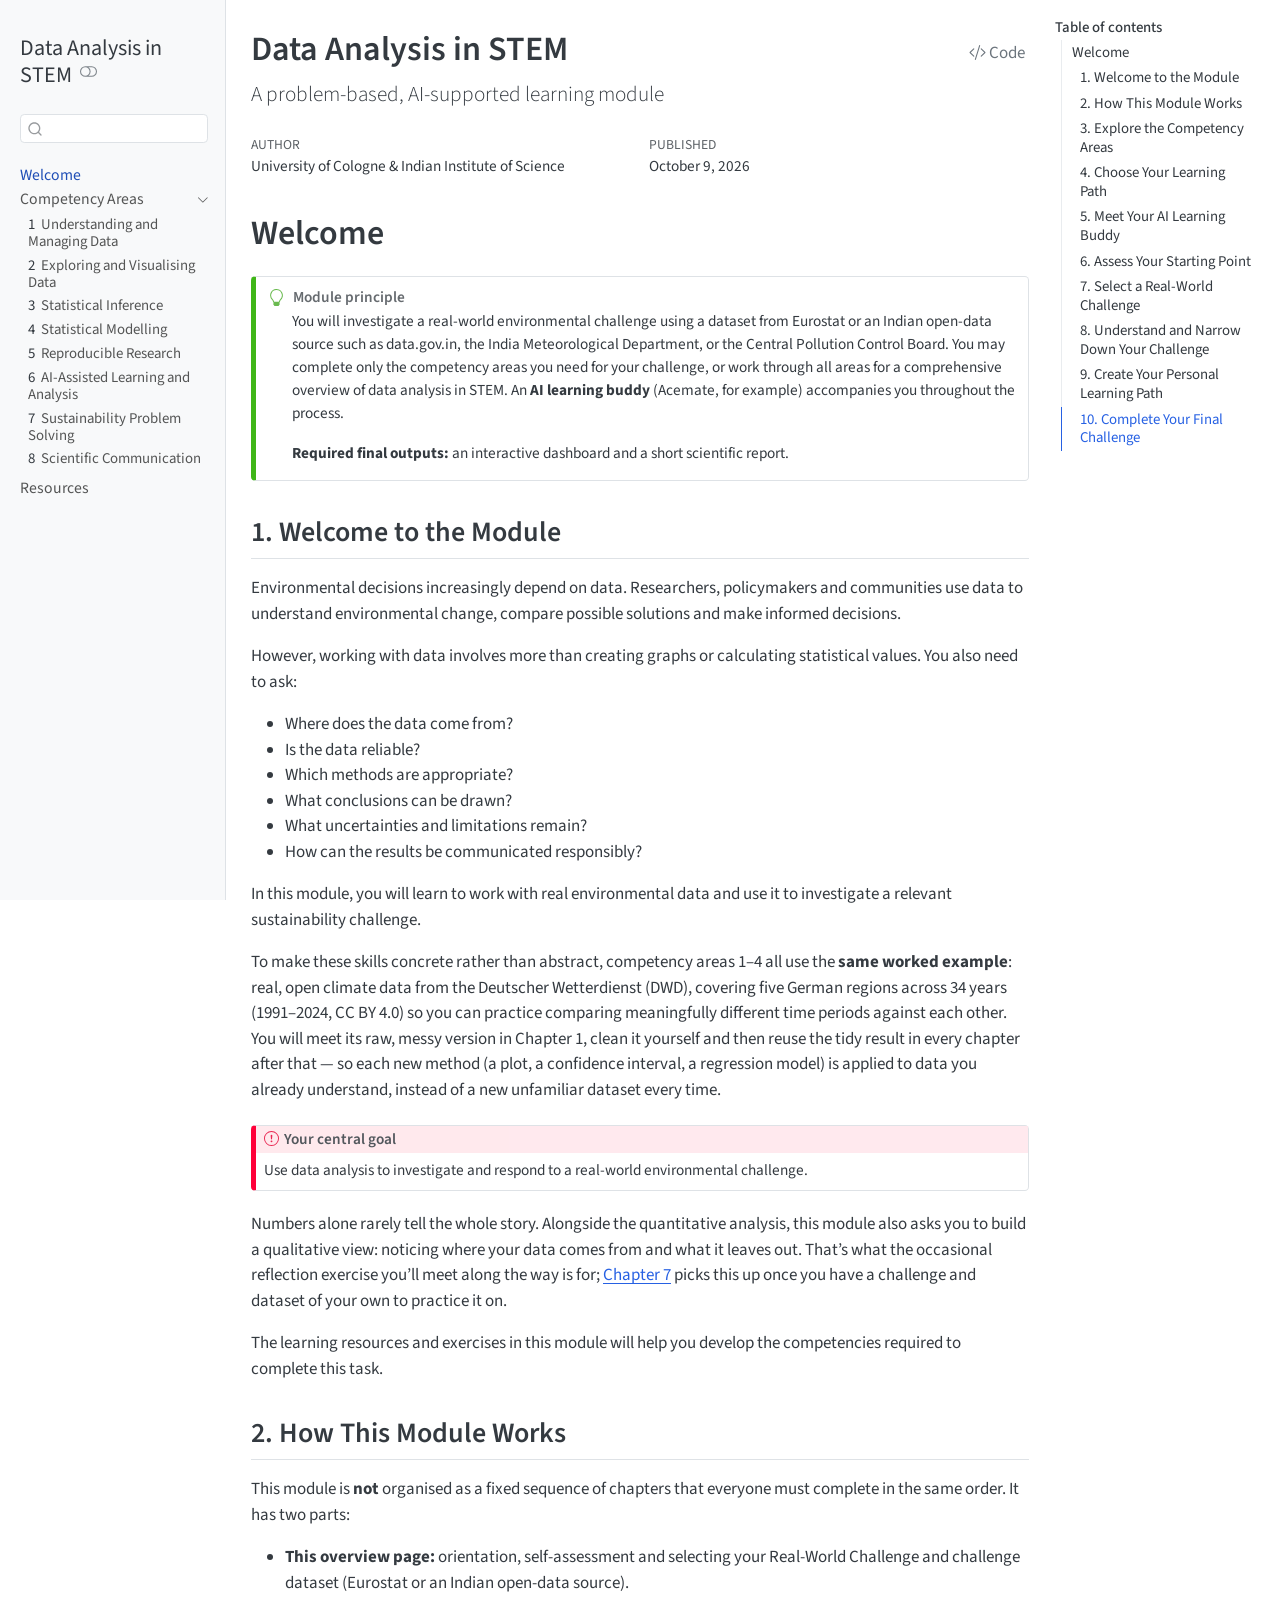
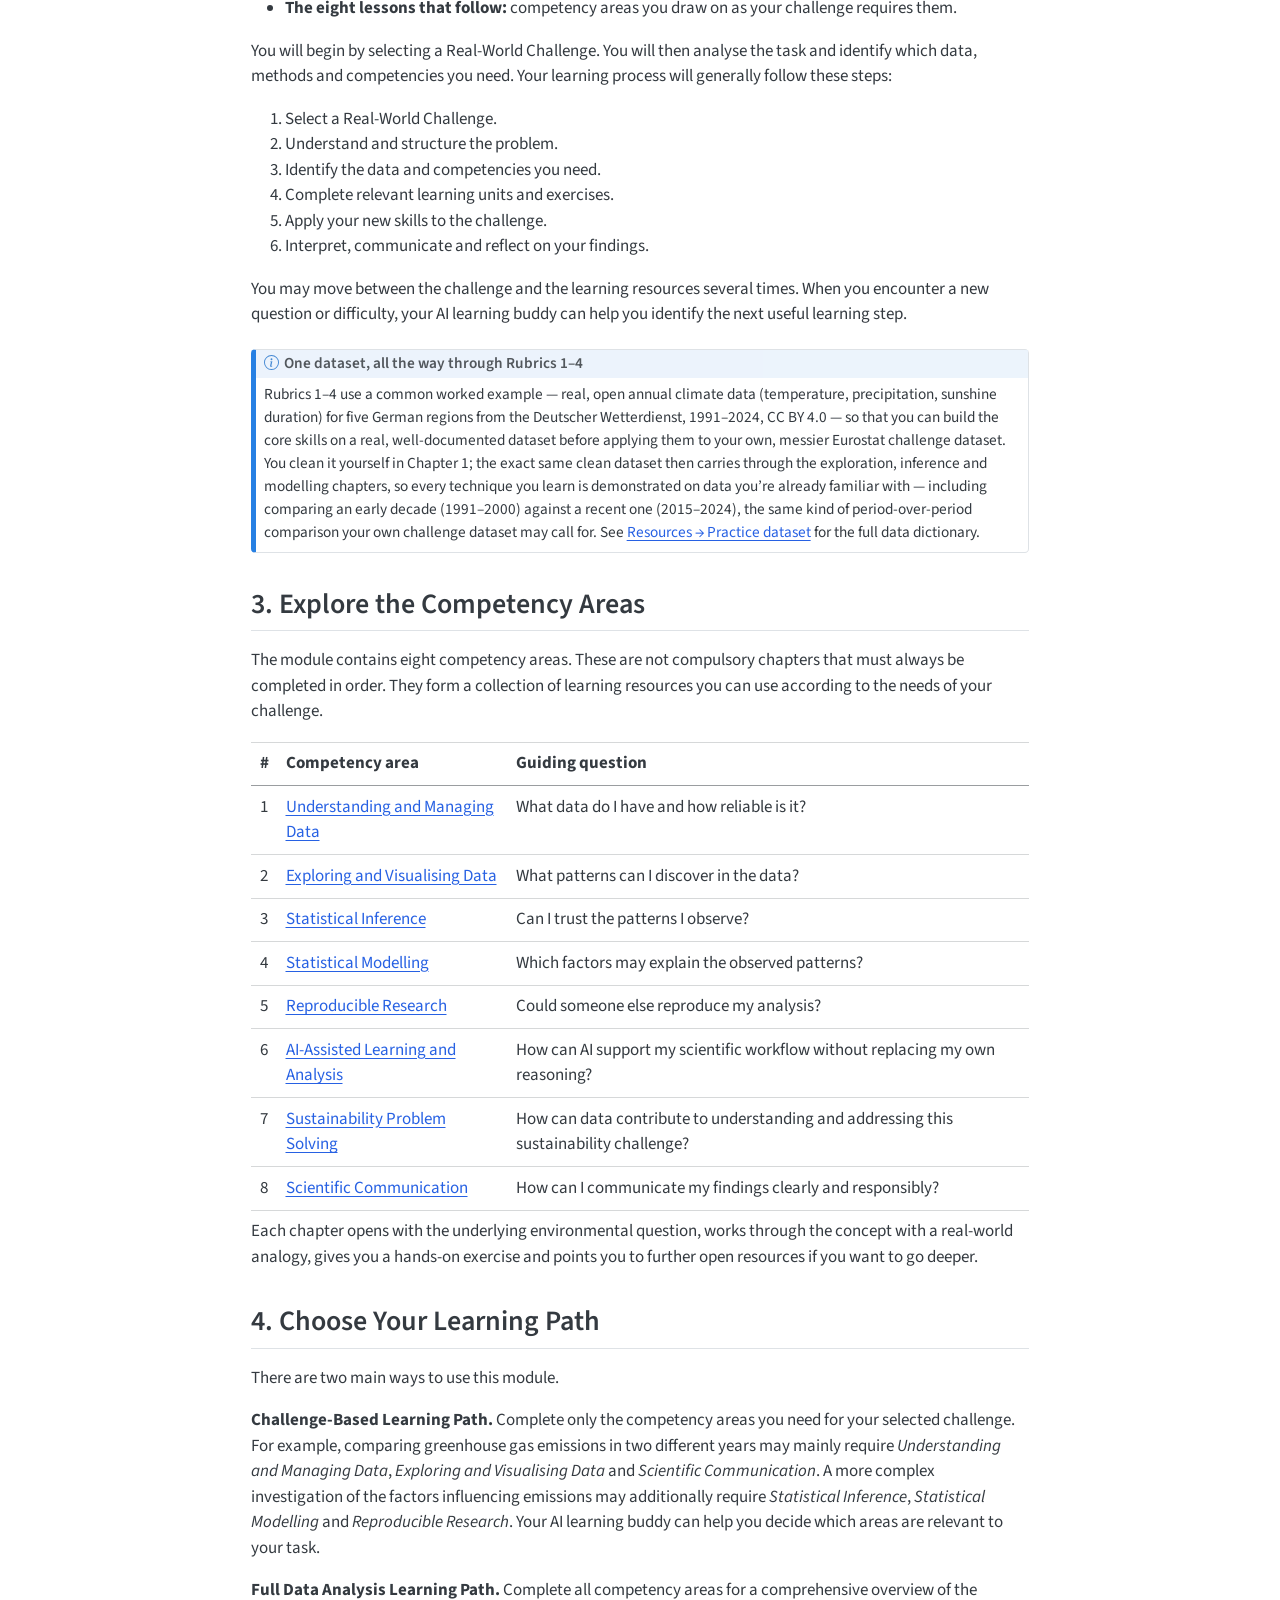
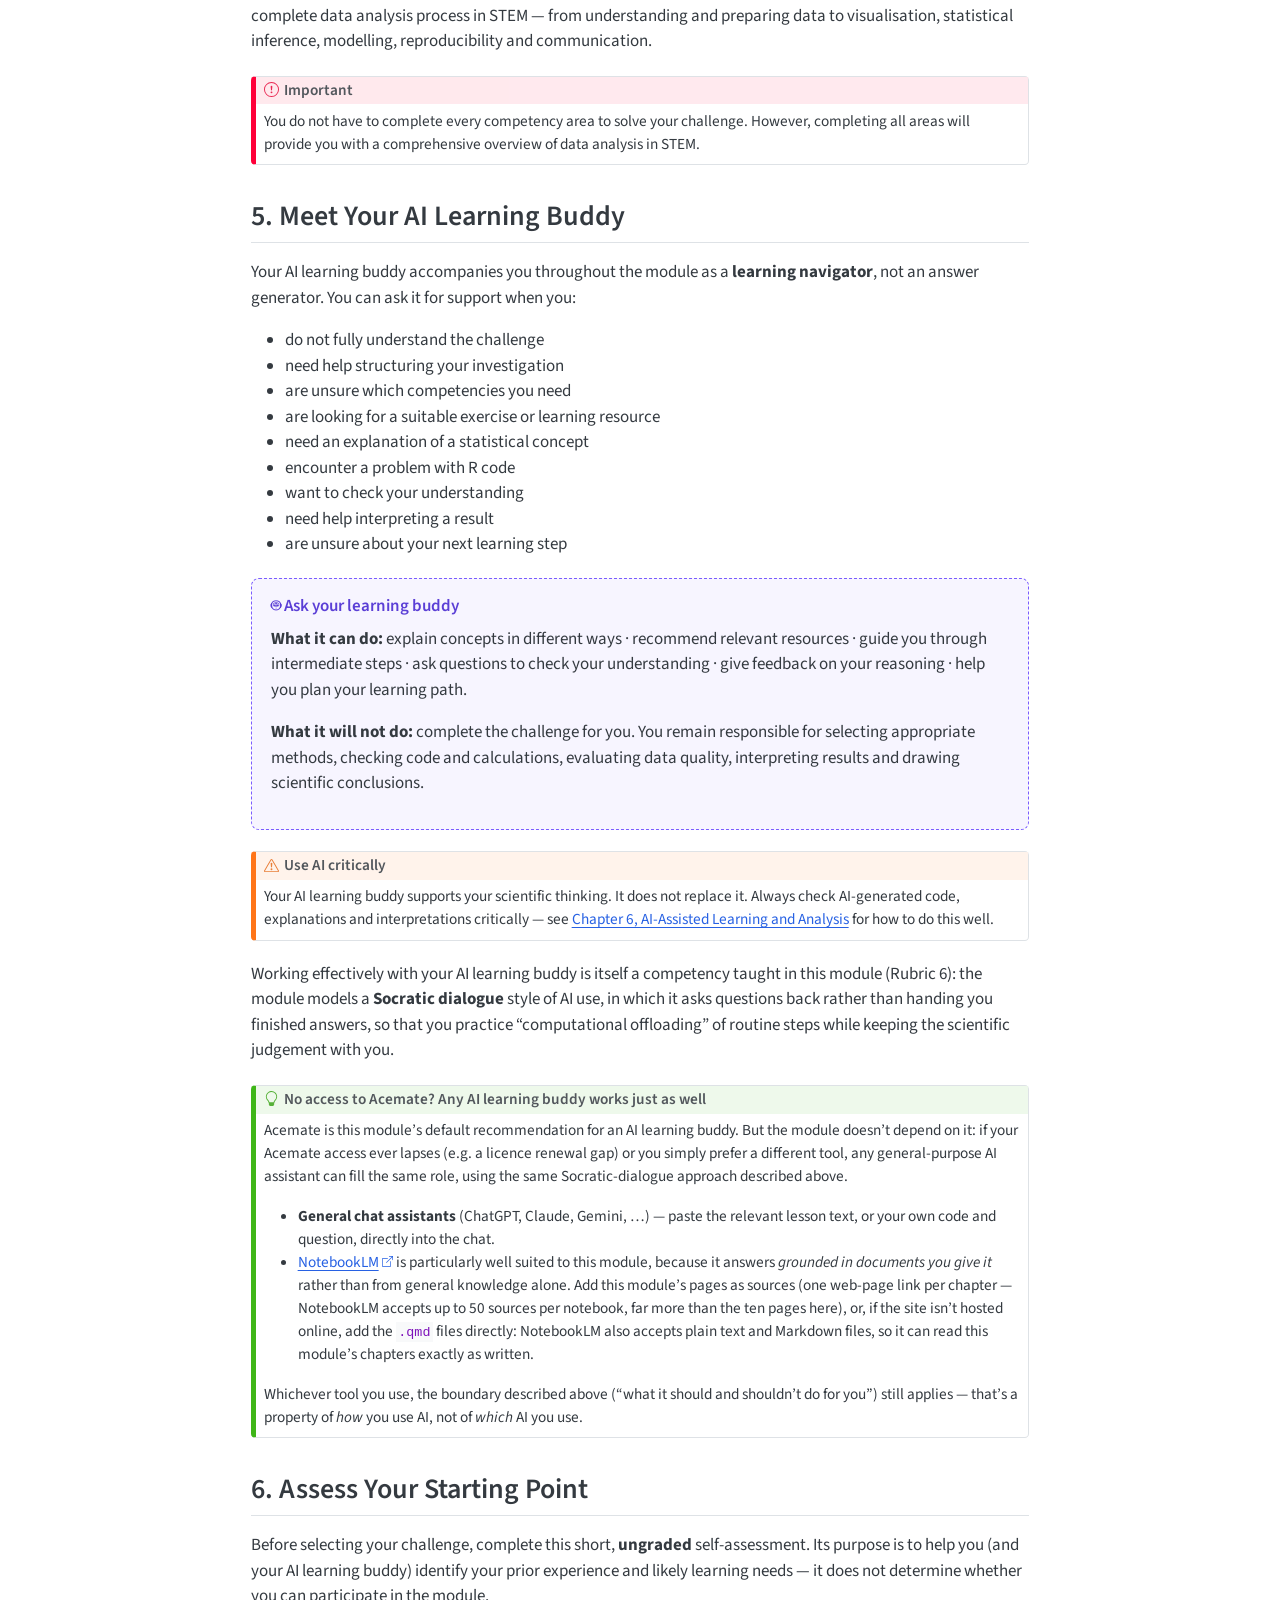
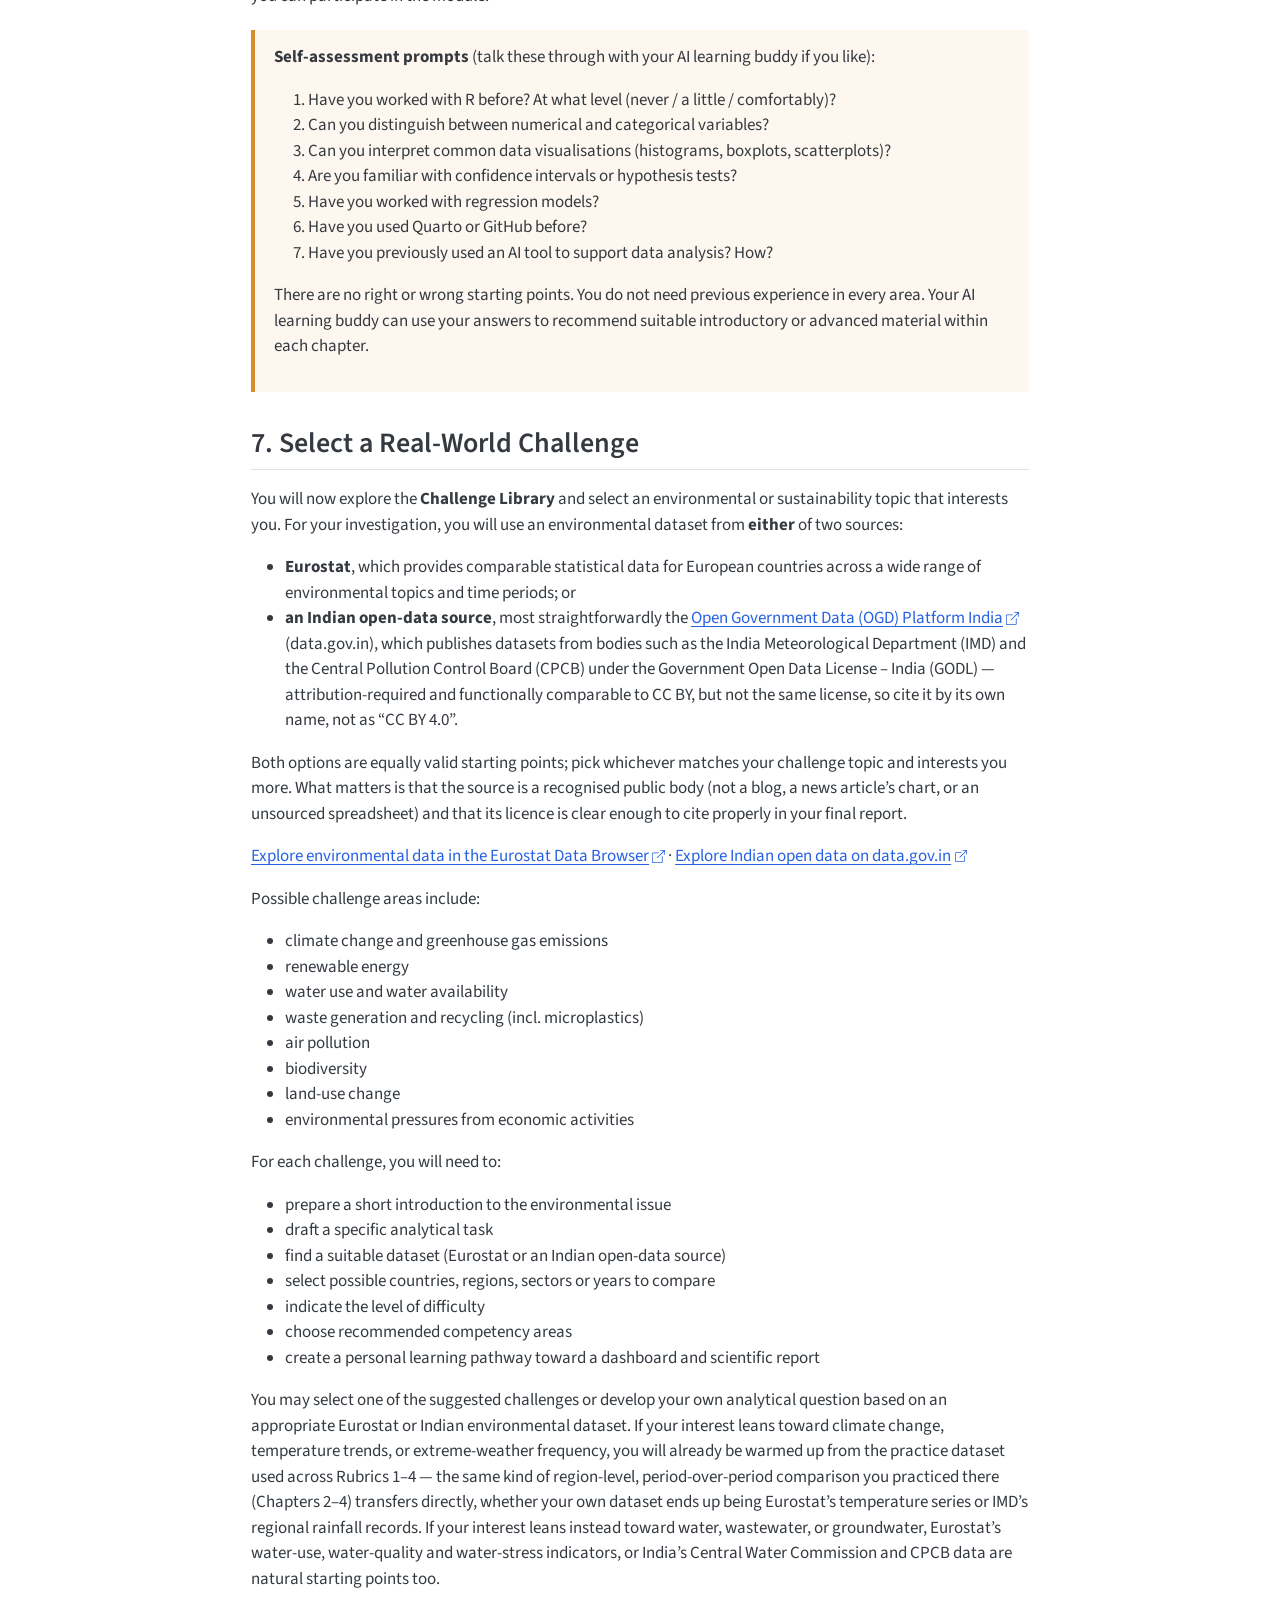
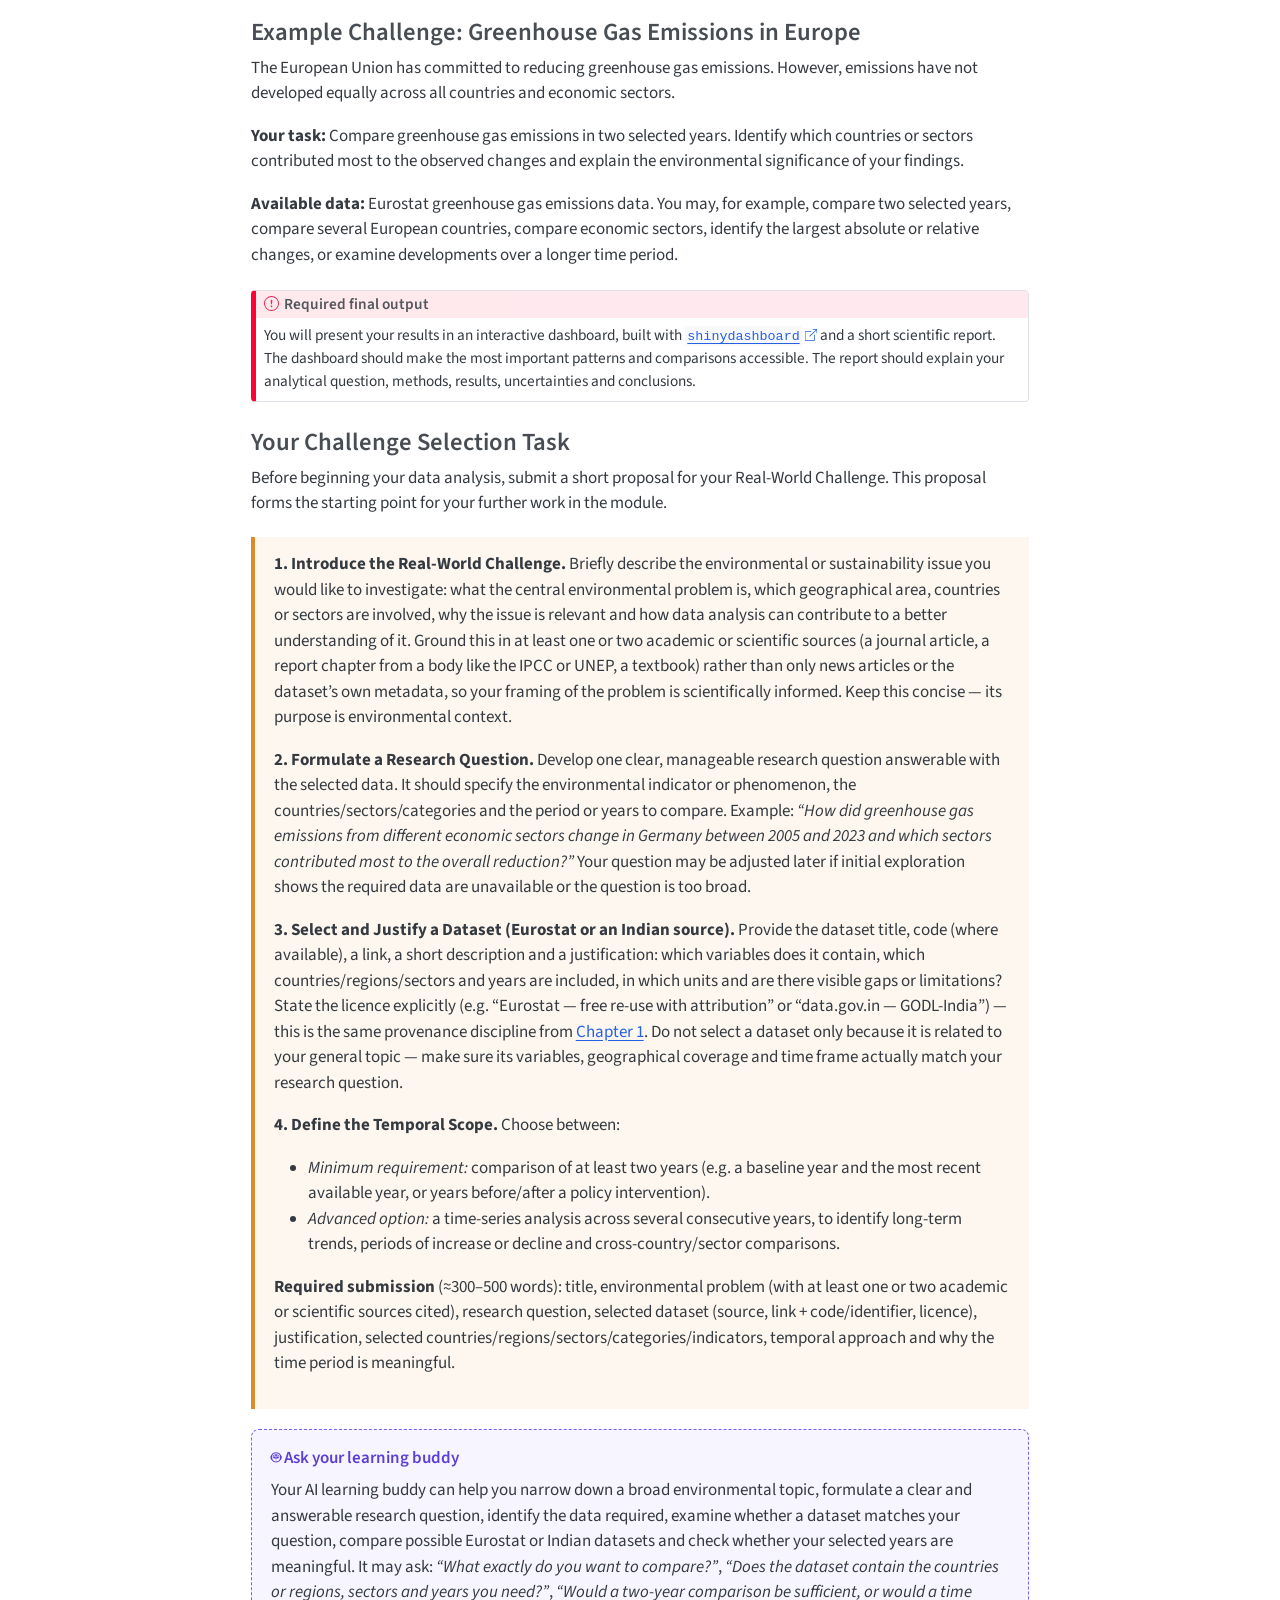
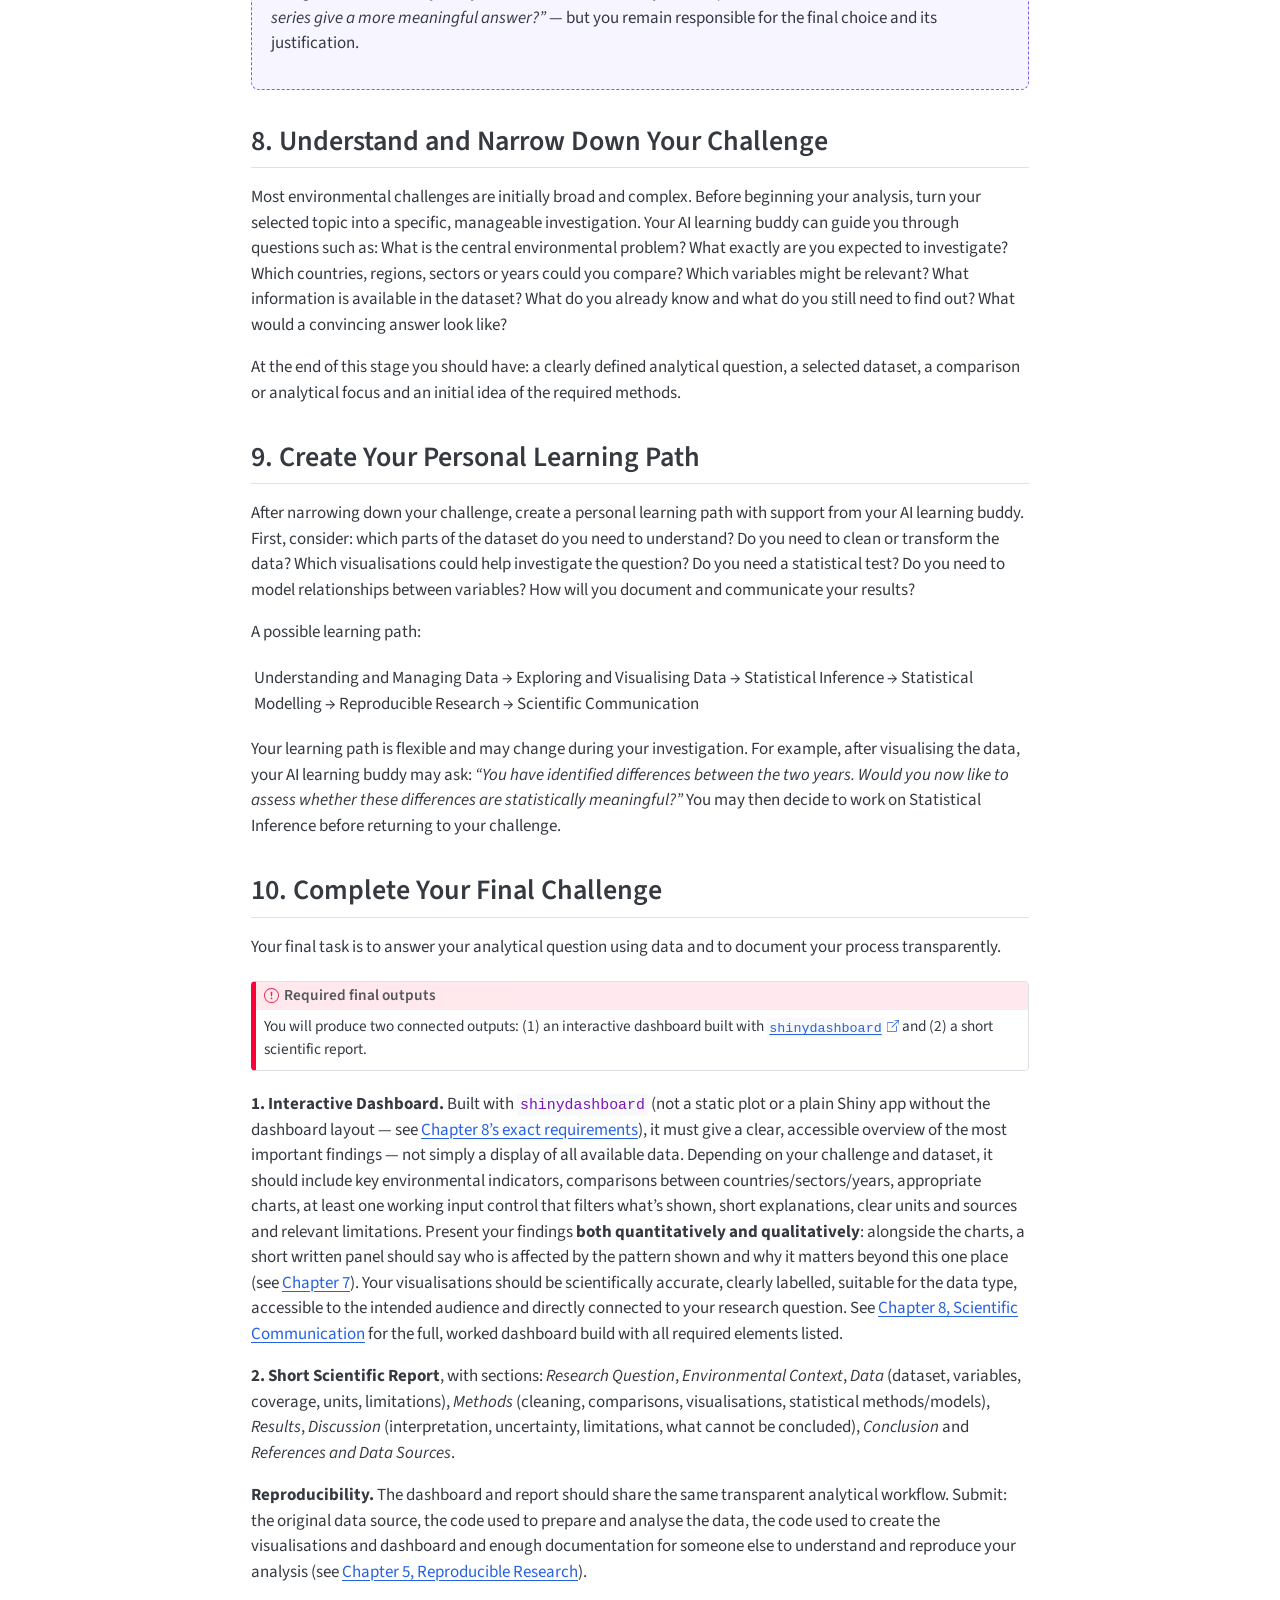
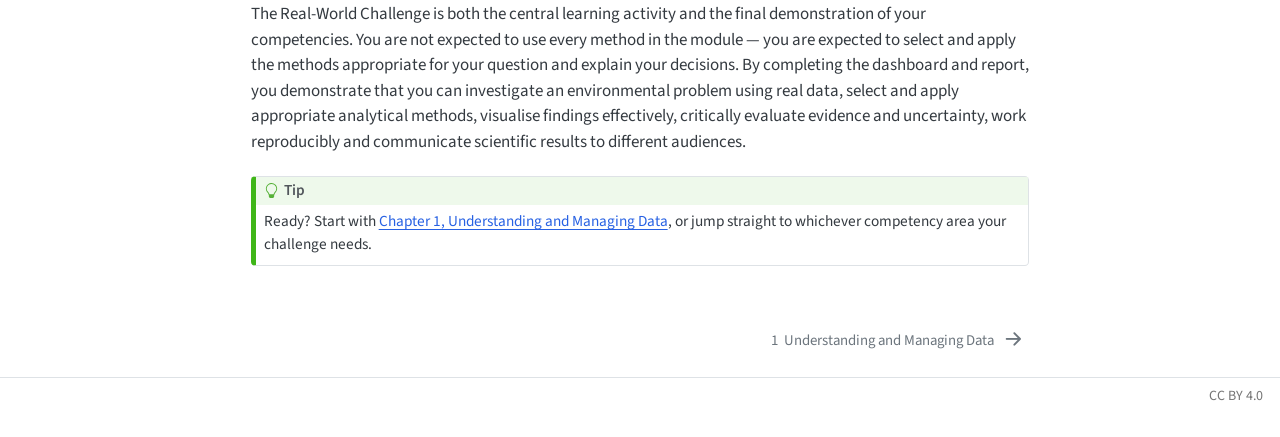
==== commit 04ba67d2: "Footer-Zeile entfernt" ====
--- a/docs/index.html
+++ b/docs/index.html
@@ -1721,8 +1721,8 @@
 <footer class="footer">
   <div class="nav-footer">
     <div class="nav-footer-left">
-<p>Global Citizenship and Environmental Stewardship (DAAD/BMBF, P24)</p>
-</div>   
+      &nbsp;
+    </div>   
     <div class="nav-footer-center">
       &nbsp;
     </div>
